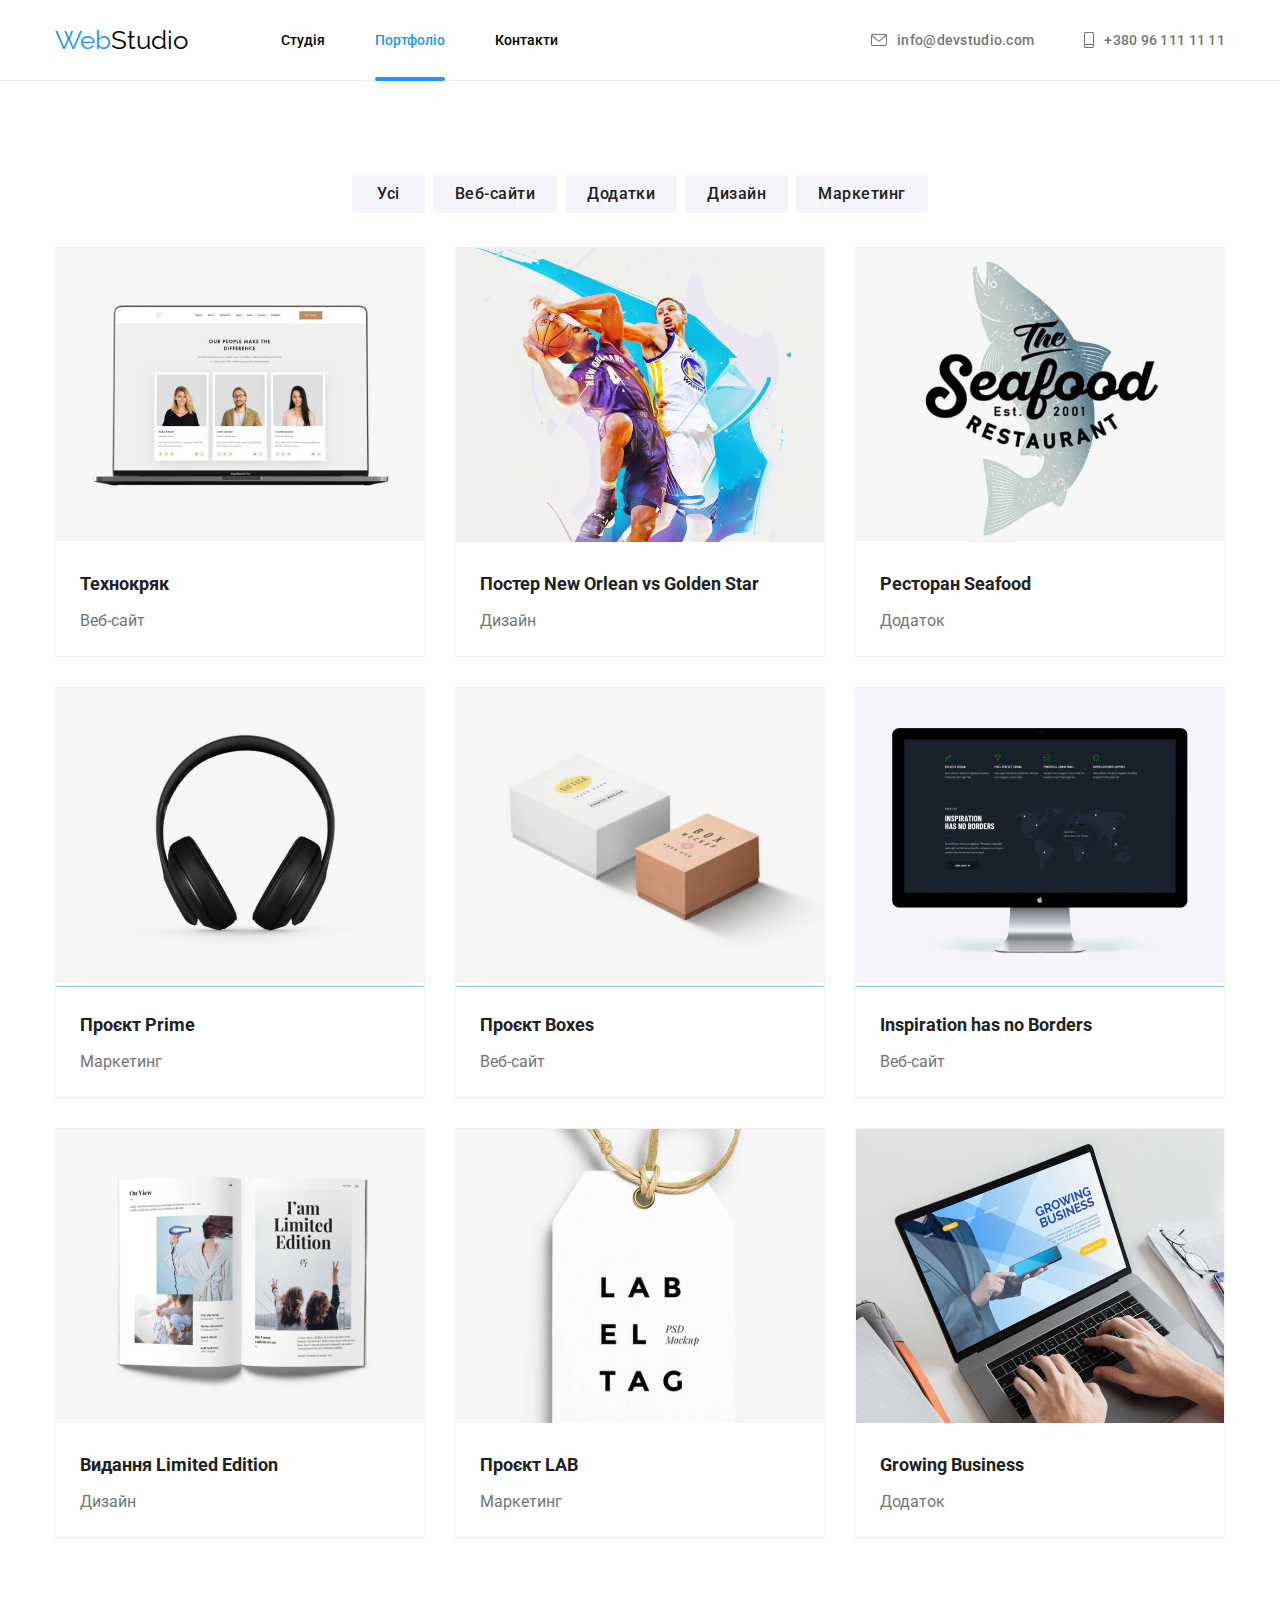
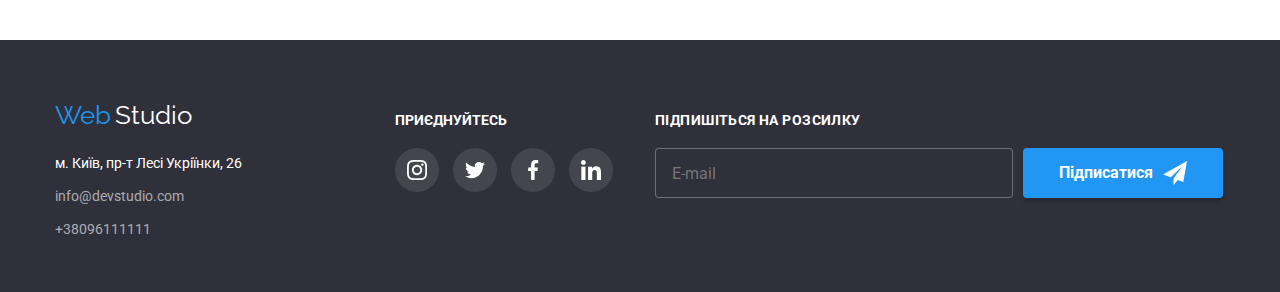
==== portfolio.html @ 39baa048 "copy" ====
<!DOCTYPE html>
<html lang="en">
  <head>
    <meta charset="UTF-8" />
    <meta http-equiv="X-UA-Compatible" content="IE=edge" />
    <meta name="viewport" content="width=device-width, initial-scale=1.0" />
    <link rel="preconnect" href="https://fonts.googleapis.com" />
    <link rel="preconnect" href="https://fonts.gstatic.com" crossorigin />
    <link
      href="https://fonts.googleapis.com/css2?family=Raleway:wght@700&family=Roboto:wght@400;500;700;900&display=swap"
      rel="stylesheet"
    />
    <link
      rel="stylesheet"
      href="https://cdnjs.cloudflare.com/ajax/libs/modern-normalize/1.1.0/modern-normalize.min.css"
    />
    <link rel="stylesheet" href="./Styles/styles.css" />
    <title>Portfolio</title>
  </head>
  <body>
    <!--Header-->
    <header class="header_portfolio">
      <div class="conteiner header_navi">
        <nav>
          <ul class="header_list list">
            <li class="item">
              <a
                class="header_logo"
                href="./index.html"
                rel="noopeper noreforrer nofollow"
                ><span class="web">Web</span
                ><span class="webstudio">Studio</span></a
              >
            </li>
            <li class="header_item">
              <a class="header_contac" href="./index.html">Студія</a>
            </li>
            <li class="header_item">
              <a
                class="header_contac current"
                href="./portfolio.html"
                rel="noopeper noreforrer nofollow"
                >Портфоліо</a
              >
            </li>
            <li class="header_item">
              <a class="header_contac" href="">Контакти</a>
            </li>
          </ul>
        </nav>
        <!--Top Line-->
        <ul class="out_list list">
          <li class="item">
            <a
              class="mail"
              href="mailto:info@devstudio.com"
              rel="noopeper noreforrer nofollow"
              ><svg class="envelope" width="16" height="12">
                <use href="./img/icons.svg#icon-envelope"></use>
              </svg>
              info@devstudio.com
            </a>
          </li>
          <li class="item">
            <a class="tel" href="tel:+380961111111">
              <svg class="smartphone" width="10" height="16">
                <use href="./img/icons.svg#icon-smartphone"></use>
              </svg>
              +380 96 111 11 11</a
            >
          </li>
        </ul>
      </div>
    </header>
    <!--Section Portfolio-->
    <section class="section section_portfolio">
      <div class="conteiner conteiner_portfolio">
        <ul class="list list_portfolio">
          <li class="link_portfolio">
            <button type="button" class="button_listen">
              <span class="button_active">Усі</span>
            </button>
          </li>
          <li class="link_portfolio">
            <button type="button" class="button_portfolio">
              <span class="button_prtfl">Веб-сайти</span>
            </button>
          </li>
          <li class="link_portfolio">
            <button type="button" class="button_portfolio">
              <span class="button_prtfl">Додатки</span>
            </button>
          </li>
          <li class="link_portfolio">
            <button type="button" class="button_portfolio">
              <span class="button_prtfl">Дизайн</span>
            </button>
          </li>
          <li class="link_portfolio">
            <button type="button" class="button_portfolio">
              <span class="button_prtfl">Маркетинг</span>
            </button>
          </li>
        </ul>
        <ul class="list img_portfolio">
          <li class="portfolio_list">
            <a class="portfolio_tekst" href=""
              ><div class="theback">
                <img src="./img/tegnocrack.jpg" alt="Technocrack" width="370" />
                <p class="portfolio_text">
                  Ресурс пропонує комплексні пропозиції з різним рівнем
                  функціоналу та сервісів. Все це дозволить відвідувачу отримати
                  вичерпні відомості про компанію чи приватну особу.
                </p>
              </div>

              <h3 class="about_name">Технокряк</h3>
              <p class="about_text">Веб-сайт</p>
            </a>
          </li>
          <li class="portfolio_list">
            <a class="portfolio_tekst" href="">
              <div class="theback">
                <img
                  src="./img/poster-new-orlean.jpg"
                  alt=" New Orlean_vs_Golden_Star_poster"
                  width="370"
                />
                <p class="portfolio_text">
                  Ресурс пропонує комплексні пропозиції з різним рівнем
                  функціоналу та сервісів. Все це дозволить відвідувачу отримати
                  вичерпні відомості про компанію чи приватну особу.
                </p>
              </div>

              <h3 class="about_name">Постер New Orlean vs Golden Star</h3>
              <p class="about_text">Дизайн</p>
            </a>
          </li>
          <li class="portfolio_list">
            <a class="portfolio_tekst" href="">
              <div class="theback">
                <img
                  src="./img/sea-food.jpg"
                  alt="Seafood_Restaurant"
                  width="370"
                />
                <p class="portfolio_text">
                  Ресурс пропонує комплексні пропозиції з різним рівнем
                  функціоналу та сервісів. Все це дозволить відвідувачу отримати
                  вичерпні відомості про компанію чи приватну особу.
                </p>
              </div>
              <h3 class="about_name">Ресторан Seafood</h3>
              <p class="about_text">Додаток</p>
            </a>
          </li>
          <li class="portfolio_list">
            <a class="portfolio_tekst" href="">
              <div class="theback">
                <img
                  src="./img/project-prime.jpg"
                  alt="Projeckt_Prime"
                  width="370"
                />
                <p class="portfolio_text">
                  Ресурс пропонує комплексні пропозиції з різним рівнем
                  функціоналу та сервісів. Все це дозволить відвідувачу отримати
                  вичерпні відомості про компанію чи приватну особу.
                </p>
              </div>
              <h3 class="about_name">Проєкт Prime</h3>
              <p class="about_text">Маркетинг</p>
            </a>
          </li>
          <li class="portfolio_list">
            <a class="portfolio_tekst" href="">
              <div class="theback">
                <img
                  src="./img/project-boxes.jpg"
                  alt="Projeckt_Boxes"
                  width="370"
                />
                <p class="portfolio_text">
                  Ресурс пропонує комплексні пропозиції з різним рівнем
                  функціоналу та сервісів. Все це дозволить відвідувачу отримати
                  вичерпні відомості про компанію чи приватну особу.
                </p>
              </div>
              <h3 class="about_name">Проєкт Boxes</h3>
              <p class="about_text">Веб-сайт</p>
            </a>
          </li>
          <li class="portfolio_list">
            <a class="portfolio_tekst" href="">
              <div class="theback">
                <img
                  src="./img/web-sait.jpg"
                  alt="Inspiration_has_no_Borders"
                  width="370"
                />
                <p class="portfolio_text">
                  Ресурс пропонує комплексні пропозиції з різним рівнем
                  функціоналу та сервісів. Все це дозволить відвідувачу отримати
                  вичерпні відомості про компанію чи приватну особу.
                </p>
              </div>
              <h3 class="about_name">Inspiration has no Borders</h3>
              <p class="about_text">Веб-сайт</p>
            </a>
          </li>
          <li class="portfolio_list">
            <a class="portfolio_tekst" href="">
              <div class="theback">
                <img
                  src="./img/limited-edition.jpg"
                  alt="Vidanna_Limited_Edition"
                  width="370"
                />
                <p class="portfolio_text">
                  Ресурс пропонує комплексні пропозиції з різним рівнем
                  функціоналу та сервісів. Все це дозволить відвідувачу отримати
                  вичерпні відомості про компанію чи приватну особу.
                </p>
              </div>
              <h3 class="about_name">Видання Limited Edition</h3>
              <p class="about_text">Дизайн</p>
            </a>
          </li>
          <li class="portfolio_list">
            <a class="portfolio_tekst" href="">
              <div class="theback">
                <img
                  src="./img/projeckt-lab.jpg"
                  alt="Projeckt_LAB"
                  width="370"
                />
                <p class="portfolio_text">
                  Ресурс пропонує комплексні пропозиції з різним рівнем
                  функціоналу та сервісів. Все це дозволить відвідувачу отримати
                  вичерпні відомості про компанію чи приватну особу.
                </p>
              </div>
              <h3 class="about_name">Проєкт LAB</h3>
              <p class="about_text">Маркетинг</p>
            </a>
          </li>
          <li class="portfolio_list">
            <a class="portfolio_tekst" href="">
              <div class="theback">
                <img
                  src="./img/groeinh-business.jpg"
                  alt="Growing_Business"
                  width="370"
                />
                <p class="portfolio_text">
                  Ресурс пропонує комплексні пропозиції з різним рівнем
                  функціоналу та сервісів. Все це дозволить відвідувачу отримати
                  вичерпні відомості про компанію чи приватну особу.
                </p>
              </div>
              <h3 class="about_name">Growing Business</h3>
              <p class="about_text">Додаток</p>
            </a>
          </li>
        </ul>
      </div>
    </section>
    <!-- Footer -->
    <footer class="footer">
      <div class="conteiner conteiner_footer">
        <div class="footer_nav">
          <a
            class="footer_web"
            href="./index.html"
            rel="noopeper noreforrer nofollow"
          >
            <span class="web">Web</span>
            <span class="web_studio">Studio</span></a
          >
          <address class="ftr_adress">
            <ul class="footer_list list">
              <li class="footer_href">
                <a
                  class="navigation"
                  href="https://goo.gl/maps/btzMH1qsc4WPmSUG9"
                  rel="noopeper noreforrer nofollow"
                >
                  м. Київ, пр-т Лесі Укріїнки, 26
                </a>
              </li>
              <li class="footer_href">
                <a
                  class="footer_mail"
                  href="mailto:info@devstudio.com"
                  rel="noopeper noreforrer nofollow"
                  >info@devstudio.com</a
                >
              </li>
              <li class="footer_href">
                <a class="footer_tel" href="tel:+380961111111">+38096111111</a>
              </li>
            </ul>
          </address>
        </div>
        <div class="footer_icons">
          <ul class="social-icons">
            <h3 class="social_ftr">приєднуйтесь</h3>
            <li class="social-item">
              <a href="" class="social-link">
                <svg class="icon" width="20" height="20">
                  <use href="./img/icons.svg#icon-instagram-2"></use>
                  >
                </svg>
              </a>
            </li>
            <li class="social-item">
              <a href="" class="social-link">
                <svg class="icon" width="20" height="20">
                  <use href="./img/icons.svg#icon-twitter-1"></use>
                  >
                </svg>
              </a>
            </li>
            <li class="social-item">
              <a href="" class="social-link">
                <svg class="icon" width="20" height="20">
                  <use href="./img/icons.svg#icon-facebook-1"></use>
                  >
                </svg>
              </a>
            </li>
            <li class="social-item">
              <a href="" class="social-link">
                <svg class="icon" width="20" height="20">
                  <use href="./img/icons.svg#icon-linkedin-1"></use>
                  >
                </svg>
              </a>
            </li>
          </ul>
        </div>
        <div>
          <form class="footer_form">
            <h2 class="footer_text">Підпишіться на розсилку</h2>
            <div class="footer_scribe">
              <label for="user_email" class="footer_email"></label>
              <input
                type="email"
                name="email"
                id="user_email"
                placeholder="E-mail"
              />
              <button class="button_tlgm">
                Підписатися
                <samp>
                  <svg class="footer_svg" width="24" height="24">
                    <use href="./img/icons.svg#icon-icon-send"></use>
                  </svg>
                </samp>
              </button>
            </div>
          </form>
        </div>
      </div>
    </footer>
  </body>
</html>
---- Styles/styles.css ----
html {
  box-sizing: border-box;
}

*,
*::before,
*::after {
  box-sizing: inherit;
}

h1,
h2,
h3,
p,
ol[class] {
  margin: 0;
  text-decoration: none;
}

.list,
li {
  list-style: none;
}

.list {
  padding: 0px;
  margin: 0px;
}

body {
  font-family: "Roboto", sans-serif;
  padding: 0;
  margin: 0;
  color: #212121;
}

.main_educetion {
}

.section {
  /* border: 1px solid aqua; */
}

.conteiner {
  width: 1200px;
  margin: 0 auto;
  padding-left: 15px;
  padding-right: 15px;
  /* border: 1px solid red; */
}

a {
  text-decoration: none;
  color: #000000;
}

.footer {
  /* cursor: none; */
}

/* Header */

header {
  border-bottom: 1px solid #ececec;
  fill: currentColor;
}

.header_navi {
  display: flex;
  align-items: center;
  height: 80px;
}

.item {
  display: flex;
  text-align: center;
}

.header_logo {
  margin-right: 93px;
  padding-top: 25px;
  padding-bottom: 24px;
  display: flex;
}

.header_list {
  vertical-align: middle;
  display: flex;
  text-align: center;
  justify-content: center;
}

.studio .portfolio {
  padding-top: 32px;
  padding-bottom: 32px;
  position: relative;
}

.current {
  color: #2196f3;
}

.current::after {
  position: absolute;
  content: "";
  display: block;
  width: 100%;
  height: 4px;
  background: #2196f3;
  border-radius: 2px;
  left: 0;
  bottom: -1px;
}

.header_logo {
  overflow: hidden;
}

.studio,
.portfolio,
.header_item {
  position: relative;
}

.curren {
  padding-top: 32px;
  padding-bottom: 32px;
  position: relative;
  color: #2196f3;
}

.header_item {
  display: flex;
}

.header_list .header_item + .header_item {
  margin-left: 50px;
}

/* <!--Top Line--> */

.out_list {
  display: flex;
  vertical-align: middle;
  margin-left: auto;
  text-align: center;
}

.out_list .item {
  padding-top: 32px;
  padding-bottom: 32px;
}

.out_list .item + .item {
  margin-left: 50px;
}

.web {
  font-family: "Raleway";
  font-size: 26px;
  line-height: calc(31 / 26);
  color: #2196f3;
}

.webstudio {
  font-family: "Raleway";
  font-size: 26px;
  line-height: calc(31 / 26);
  color: #000000;
}

.web_studio {
  font-family: "Raleway";
  font-size: 26px;
  line-height: calc(31 / 26);
  color: #ffffff;
}

.header_contac {
  padding-top: 32px;
  padding-bottom: 32px;
  font-weight: 500;
  font-size: 14px;
  line-height: calc(16 / 14);
}

.item_svg:hover,
.mail:hover,
.tel:hover,
.header_contac:hover {
  color: #2196f3;
}

/* Top line */

.mail {
  display: flex;
  align-items: center;
  justify-content: center;
  font-weight: 500;
  font-size: 14px;
  line-height: calc(16 / 14);
  letter-spacing: 0.02em;
  color: #757575;
}

.envelope {
  /* display: flex; */
  margin-right: 10px;
  align-items: center;
  fill: #757575;
}

.tel {
  display: flex;
  height: 16px;
  font-weight: 500;
  font-size: 14px;
  line-height: calc(16 / 14);
  letter-spacing: 0.02em;
  color: #757575;
}

.smartphone {
  /* display: inline; */
  margin-right: 10px;
  align-items: center;
  fill: #757575;
}

.out_list .envelope:focus,
.out_list .envelope:hover,
.out_list .smartphone:focus,
.out_list .smartphone:hover {
  fill: #2196f3;
}

.out_list .mail:focus,
.out_list .mail:hover,
.out_list .tel:focus,
.out_list .tel:hover {
  fill: #2196f3;
}

/* Hero */

.hero:nth-child(1) {
  background-image: url(../img/bgc-img-hero.jpg);
}

.hero {
  max-width: 1600px;
  height: 600px;
  margin-left: auto;
  margin-right: auto;
  background-image: linear-gradient(
      to right,
      rgba(47, 48, 58, 0.4),
      rgba(47, 48, 58, 0.4)
    ),
    url(../images/backgrond-hero.jpg);
  background-color: rgba(47, 48, 58, 0.4);
  text-align: center;
  margin-bottom: 94px;
}

.main_class {
  text-align: center;
}

.hero_title {
  margin: auto;
  text-transform: uppercase;
  width: 600px;
  padding-top: 200px;
  padding-bottom: 20px;
  text-align: center;
  font-size: 44px;
  line-height: calc(60 / 44);
  color: #ffffff;
}

.hero_btm {
  border-radius: 4px;
  padding: 10px 32px;
  border: #2196f3;
  min-width: 216px;
  margin-bottom: 200px;
  background-color: #2196f3;
  text-align: center;
  cursor: pointer;
  text-decoration: none;
  font-weight: 700;
  font-size: 16px;
  line-height: calc(30 / 16);
}

.button_text {
  width: 152px;
  height: 30px;
  font-size: 16px;
  line-height: calc(30 / 16);
  color: #fff;
  display: inline-block;
}

/* Description */

.section_description {
  margin-bottom: 94px;
}

.description {
  display: flex;
}

.description_title:not(:last-child) {
  margin-right: 30px;
}

.description_title {
  display: inline-block;
}

.description-list {
  margin-bottom: 10px;
  width: 270px;
  font-weight: 700;
  font-size: 14px;
  line-height: calc(16 / 14);
  color: #212121;
  display: inline;
}

.description {
  justify-content: flex-end;
}

.coment {
  width: 270px;
  font-weight: 400;
  font-size: 14px;
  line-height: 24px;
  color: #757575;
}

.description_img {
  display: flex;
  padding-bottom: 30px;
}

.disc_img {
  padding: 25px 100px;
  /* outline: 1px solid #e80b85; */
  background-color: #f5f4fa;
}

/* About */

.conteiner_our {
  position: relative;
}

.about-work {
  margin-bottom: 50px;
  text-align: center;
  font-size: 36px;
  line-height: calc(42 / 36);
  color: #212121;
}

.about_work {
  display: flex;
  /* position: absolute; */
}

.about_img:not(:last-child) {
  margin-right: 30px;
}

.about_img {
  padding-bottom: 94px;
}

.thumb {
  position: relative;
  overflow: hidden;
  width: 370px;
}

.thumb > .label {
  display: flex;
  justify-content: center;
  align-items: center;
  position: absolute;
  bottom: 0;
  right: 0;
  width: 100%;
  height: 70px;
  font-weight: 700;
  font-size: 14px;
  line-height: calc(16 / 14);
  text-align: center;
  color: #ffffff;
  background: rgba(47, 48, 58, 0.8);
}

/* Our team */

.section_team {
  /* margin-bottom: 94px; */
  background-color: #f5f4fa;
}

.team_tekst {
  padding-top: 94px;
  padding-bottom: 50px;
  font-weight: 700;
  font-size: 36px;
  line-height: calc(42 / 36);
  text-align: center;
}

.user_team {
  display: flex;
  /* background-color: #2196f3; */
  text-align: center;
  padding-bottom: 94px;
}

.team_img {
  /* padding-bottom: 30px; */
  width: 270px;
  background-color: #ffffff;
}

.team_img {
  border-radius: 0px 0px 4px 4px;
  box-shadow: 1px 1px 3px rgba(0, 0, 0, 0.12), 1px 2px 1px rgba(0, 0, 0, 0.2);
}

.team_img:not(:last-child) {
  margin-right: 30px;
}

.our_img {
  margin-bottom: 30px;
  display: block;
  background-color: #fff;
}

.name {
  margin-bottom: 10px;
  font-weight: 500;
  font-size: 16px;
  line-height: calc(19 / 16);
  color: #212121;
}

.team_work {
  margin-bottom: 30px;
  font-weight: 400;
  font-size: 16px;
  line-height: calc(19 / 16);
  color: #757575;
}

.social-icon {
  display: flex;
  align-items: center;
  padding-left: 32px;
  padding-right: 32px;
  /* padding-top: 16px; */
  padding-bottom: 30px;
  background-color: #fff;
}

.social-item {
  width: 44px;
  height: 44px;
  border-radius: 50%;
  justify-content: start;
  /* background-color: #f80808; */
}

.social-item:not(:last-child) {
  margin-right: 10px;
}

.social-link {
  width: 100%;
  height: 100%;
  display: flex;
  align-items: center;
  justify-content: center;
  border-radius: 50%;
  background-color: #ffffff;
  color: #afb1b8;
  /* outline: 1px solid #d6094a; */
  /* background-color: tomato; */
}

.social-icon .icon {
  fill: currentColor;
}

/* .icon:focus,
.icon:hover, */
.user_team .social-link:hover,
.user_team .social-link:focus {
  background-color: #2196f3;
  color: #fff;
}

/* Regular customers */

.client {
  padding-top: 87px;
  background-color: #ffffff;
  display: flex;
}

.customers {
  padding-bottom: 50px;
  text-align: center;
}

.cust_link .dfg {
  margin-bottom: 94px;
  width: 166px;
  height: 92px;
  border: 1px solid #afb1b8;
  border-radius: 4px;
  /* background-color: tomato; */
}

.cust_link .meta {
  width: 100%;
  height: 100%;
  /* background-color: red; */
  display: flex;
}

.cust_link .icon {
  width: 100%;
  height: 100%;
  padding: 16px 32px;
  display: flex;
  align-items: center;
  justify-content: center;
  background-color: #ffff;
  fill: #afb1b8;
}

.cust_link .dfg:hover,
.cust_link .dfg:focus,
.cust_link .icon:hover,
.cust_link .icon:focus {
  fill: #2196f3;
  border-color: #2196f3;
}

/* .cust_link .meta:hover, */
.cust_link .icon {
  border-color: #2196f3;
}

.dfg:not(:last-child) {
  margin-right: 30px;
}

.dfg {
  display: inline-flex;
  border-radius: 4px;
}

.icon {
  fill: currentColor;
  /* background-color: tomato; */
}

/* Section Portfolio */

.section_portfolio {
  position: relative;
  padding-top: 94px;
  padding-bottom: 94px;
  background-color: #ffff;
}

.conteiner_portfolio {
  position: relative;
  justify-content: end;
  /* padding-top: 94px; */
  border: 0px;
  /* background-color: #2196f3; */
}

.list_portfolio {
  display: flex;
  /* margin-left: 312px; */
  margin-bottom: 34px;
  justify-content: center;
  text-align: center;
}

.link_portfolio {
  display: flex;
}

.link_portfolio:not(:last-child) {
  margin-right: 8px;
}

.img_portfolio {
  display: flex;
  flex-wrap: wrap;
  /* background-color: tomato; */
}

.portfolio_tekst {
  width: 370px;
}

.portfolio_list {
  width: 370px;
  border: 1px solid #eeeeee;
  margin-right: 30px;
  margin-bottom: 30px;
  background-color: #ffffff;
}

.portfolio_list:nth-child(3n) {
  margin-right: 0;
}

.portfolio_list:nth-child(n + 7) {
  margin-bottom: 8px;
}

.theback {
  position: relative;
  overflow: hidden;
}

.portfolio_text {
  padding: 63px 40px;
  display: flex;
  text-align: left;
  position: absolute;
  bottom: 0;
  left: 0;
  width: 100%;
  height: 100%;
  background-color: rgba(33, 150, 243, 0.9);

  font-weight: 00;
  font-size: 18px;
  line-height: calc(28 / 18);

  /* opacity: 0; */
  /* transform: scale(1, -1); */
  transform: translateY(100%);
  transition: transform 250ms cubic-bezier(0.4, 0, 0.2, 1);
}

.theback:hover .portfolio_text {
  transform: translatex(0);
  /* opacity: 1; */
  color: #fff;
}

.portfolio_text:hover {
  /* transition: transform (0.25); */
  /* transform: scale(1, 1); */
}

.button_listen {
  padding: 6px 25px;
  background-color: #f5f4fa;
  border: #f5f4fa;
  border-radius: 4px;
  cursor: pointer;
  font-weight: 500;
  font-size: 16px;
  line-height: calc(26 / 16);
  letter-spacing: 0.03em;
  text-align: center;
  color: #212121;
}

.button_portfolio {
  border-radius: 4px;
  padding: 6px 22px;
  background-color: #f5f4fa;
  border: #f5f4fa;
  cursor: pointer;
  font-weight: 500;
  font-size: 16px;
  line-height: calc(26 / 16);
  letter-spacing: 0.03em;
  text-align: center;
  color: #212121;
  border: #212121;
}

.button_portfolio:hover,
.button_listen:hover {
  box-shadow: 0px 3px 1px rgba(0, 0, 0, 0.1), 0px 1px 2px rgba(0, 0, 0, 0.08),
    0px 2px 2px rgba(0, 0, 0, 0.12);
  border-radius: 4px;
  background-color: #2196f3;
  color: #ffffff;
}

.about_name {
  width: 322px;
  margin: 20px 24px 4px 24px;
  font-weight: 700;
  font-size: 18px;
  line-height: calc(36 / 18);
  color: #212121;
  text-decoration: none;
  /* background-color: royalblue; */
}

.about_text {
  width: 322px;
  margin: 0 24px 20px 24px;
  font-weight: 400;
  font-size: 16px;
  line-height: calc(30 / 16);
  color: #757575;
  /* background-color: red; */
}

/* Footer */

.conteiner_footer {
  display: inline-block;
  display: flex;
}

.footer {
  margin: 0px;
  padding: auto;
  background: #2f303a;
}

.footer_nav {
  margin-right: 70px;
  width: 270px;
  padding-top: 60px;
  padding: auto;
}

.footer_web {
  justify-content: flex-start;
}

.footer_list {
  margin-right: 70px;
  padding-top: 20px;
  justify-content: flex-start;
  font-style: normal;
}

.footer_href {
  margin: 0px;
  width: 270px;
}

.ftr_adress {
  width: 270px;
}

.footer_href:not(:last-child) {
  padding-bottom: 9px;
}

.navigation {
  font-weight: 400;
  font-size: 14px;
  line-height: calc(24 / 14);
  color: #ffffff;
}

.footer_mail {
  font-weight: 400;
  font-size: 14px;
  line-height: calc(24 / 14);
  color: rgba(255, 255, 255, 0.6);
}

.footer_tel {
  font-weight: 400;
  font-size: 14px;
  line-height: calc(24 / 14);
  color: rgba(255, 255, 255, 0.6);
  cursor: auto;
}

.footer_icons {
  /* margin: 0px; */
  display: flex;
  width: 270px;
  padding-bottom: 100px;
  justify-content: flex-start;
}

.social-icons {
  padding: 0;
  margin: 0;
  display: block;
}

.social_ftr {
  padding-bottom: 20px;
  padding-top: 72px;
  text-transform: uppercase;
  /* text-align: center; */
  font-weight: 700;
  font-size: 14px;
  line-height: calc(16 / 14);
  /* color: #ffff; */
  color: #fff;
}

.social-icons > .social-item {
  width: 44px;
  height: 44px;
  border-radius: 50%;
  display: inline-block;
  justify-content: flex-start;
  /* background: rgba(255, 255, 255, 0.18); */
}
.social-icons .social-link {
  width: 100%;
  height: 100%;
  display: flex;
  align-items: center;
  justify-content: center;
  border-radius: 50%;
  background-color: rgba(255, 255, 255, 0.105);
  color: #ffffff;
}

.social-icons .icon {
  fill: currentColor;
}

.social-icons .social-link:hover,
.social-icons .social-link:focus {
  background-color: #2196f3;
  color: #ffffff;
}

.footer_form {
  margin: 0px;
  align-items: center;
  width: 570px;
}

.footer_text {
  padding-top: 72px;
  margin-bottom: 20px;
  font-family: "Roboto";
  font-style: normal;
  font-weight: 700;
  font-size: 14px;
  line-height: calc(16 / 14);
  letter-spacing: 0.03em;
  text-transform: uppercase;

  color: #ffffff;
}

.footer_email {
  font-family: "Roboto";
  font-style: normal;
  font-weight: 400;
  font-size: 16px;
  line-height: 20px;

  display: flex;
  align-items: center;
  letter-spacing: 0.03em;

  color: rgba(255, 255, 255, 0.6);
}

.footer_scribe input {
  padding: 15px 295px 15px 16px;
  margin-right: 10px;
  width: 358px;
  height: 50px;
  border: 1px solid rgba(255, 255, 255, 0.3);
  border-radius: 4px;
  background: #2f303a;
}

.button_tlgm {
  width: 200px;
  height: 50px;
  font-family: "Roboto";
  font-style: normal;
  font-weight: 700;
  font-size: 16px;
  line-height: calc(16 / 30);
  display: flex;
  text-align: center;
  align-items: center;
  justify-content: center;
  background: #2196f3;
  box-shadow: 0px 4px 4px rgba(0, 0, 0, 0.15);
  border-radius: 4px;
  border: #2196f3;
  cursor: pointer;

  color: #ffffff;
}

.footer_svg {
  margin-left: 10px;
}

.footer_scribe {
  display: flex;
}

/* Modal */

.backdrop {
  position: fixed;
  left: 0;
  top: 0;
  width: 100%;
  height: 100%;
  background-color: rgba(0, 0, 0, 0.5);

  opacity: 1;
  transition: opacity 250ms cubic-bezier(0.4, 0, 0.2, 1);
}

.backdrop.is-hidden {
  opacity: 0;
  pointer-events: none;
}

.backdrop.is-hidden .modal {
  transform: translate(-50%, -50%) scale(0.9);
}

.modal {
  position: absolute;
  top: 50%;
  left: 50%;
  border-radius: 4px;
  min-height: 581px;
  min-width: 528px;
  background-color: #fff;
  width: 528px;
  height: 581px;
  padding: 40px;
  justify-content: center;
  align-items: center;
  transform: translate(-50%, -50%) scale(1);
  transition: transform 250ms cubic-bezier(0.4, 0, 0.2, 1);
}

.modal_img {
  position: absolute;
  top: 11px;
  right: 11px;
  width: 30px;
  height: 30px;
  display: flex;
  align-items: center;
  justify-content: center;
  border-radius: 50%;
  border: 1px solid rgba(0, 0, 0, 0.1);
}

.modal_img:hover {
  color: #2196f3;
}

.modal_close {
  position: absolute;

  display: flex;
  align-items: center;
  justify-content: center;

  fill: currentColor;
  background-color: #fff;
  cursor: pointer;
  /* outline: 1px solid tomato; */
}

textarea {
  resize: none;
}

.form {
  padding: 0;
  margin: 0;
}

.headline {
  padding-bottom: 12px;
}

.form_headline {
  min-width: 448px;
  height: 23px;
  padding-left: 15px;
  padding-right: 15px;
  display: flex;
  text-align: center;
  align-items: center;
  justify-content: center;

  font-family: "Roboto";
  font-style: normal;
  font-weight: 700;
  font-size: 20px;
  line-height: calc(23 / 20);
  text-align: center;
  letter-spacing: 0.03em;

  color: #212121;
}

.form_field {
  position: relative;
  margin-bottom: 10px;
  display: flex;
  flex-direction: column;
  margin-bottom: 10px;
}

.form_field input:focus + .laibel .laibel_svg {
  fill: #2196f3;
}

.laibel_svg {
  fill: #000000;
  position: absolute;
  top: 50%;
  left: 15px;
  display: flex;
}

.form_input:hover + .laibel_svg,
.form_input:focus + .laibel_svg {
  fill: #2196f3;
}

.form_field label {
  margin-bottom: 4px;
}

.form_name {
  font-family: "Roboto";
  font-style: normal;
  font-weight: 400;
  font-size: 12px;
  line-height: calc(12 / 14);
  color: #757575;
}

.form_input {
  width: 100%;
  height: 40px;
  border: 1px solid rgba(33, 33, 33, 0.2);
  box-sizing: border-box;
  border-radius: 4px;
  padding-left: 40px;
  outline: none;
  cursor: pointer;
  color: black;
}

.form_input:hover,
.form_input:focus {
  border-color: #2196f3;
}

.form_input {
  cursor: pointer;
}

.form_field:focus ~ .laibel_svg {
  fill: #fff;
  border-color: #2196f3;
  background-color: #2196f3;
}

.form_field:focus ~ .form_name {
  border-color: #2196f3;
}

.form_coment {
  padding: 12px 16px;
  font-family: "Roboto";
  font-style: normal;
  font-weight: 400;
  font-size: 12px;
  border: 1px solid rgba(33, 33, 33, 0.2);
  border-radius: 4px;
  cursor: pointer;
}

.form_field input::placeholder {
  margin-right: 12px;
  max-width: 416px;
  max-height: 96px;
  font-family: "Roboto";
  font-style: normal;
  font-weight: 400;
  font-size: 12px;
  border: 1px solid rgba(33, 33, 33, 0.2);
  display: flex;
  align-items: center;
  text-align: center;
  color: rgba(117, 117, 117, 0.5);
}

.form_contract {
  /* position: relative; */
  padding-left: 12px;
  padding-top: 20px;
  /* display: flex; */
  text-align: center;
  align-items: center;
  border: 4px;
  border-color: #212121;
}

.form_checkbox {
  cursor: pointer;
}

.form_text {
  /* position: absolute; */
  content: "";
  /* display: flex;
  text-align: center;
  align-items: center; */
  width: 100%;
  height: 4px;
  border-radius: 2px;
  left: 0;
  bottom: -1px;
  text-decoration: underline #2196f3;
  color: #2196f3;
}

.form_contract input {
  border: 4px solid #212121;
  background-color: #212121;
}

.form_contract label {
  margin-left: 9px;
}

.form_contracts {
  font-family: "Roboto";
  font-style: normal;
  font-weight: 400;
  font-size: 14px;
  line-height: calc(14 / 24);
  letter-spacing: 0.03em;
  color: #757575;
}

.current::after {
  position: absolute;
  content: "";
  display: block;
  width: 100%;
  height: 4px;
  background: #2196f3;
  border-radius: 2px;
  left: 0;
  bottom: -1px;
}

.button_submit {
  margin: 30px 144px 36px 126px;
  width: 200px;
  height: 50px;
  font-family: "Roboto";
  font-style: normal;
  font-weight: 700;
  font-size: 16px;
  line-height: calc(16 / 30);

  background: #2196f3;
  box-shadow: 0px 4px 4px rgba(0, 0, 0, 0.15);
  border-radius: 4px;
  border: #2196f3;
  cursor: pointer;

  color: #ffffff;
}
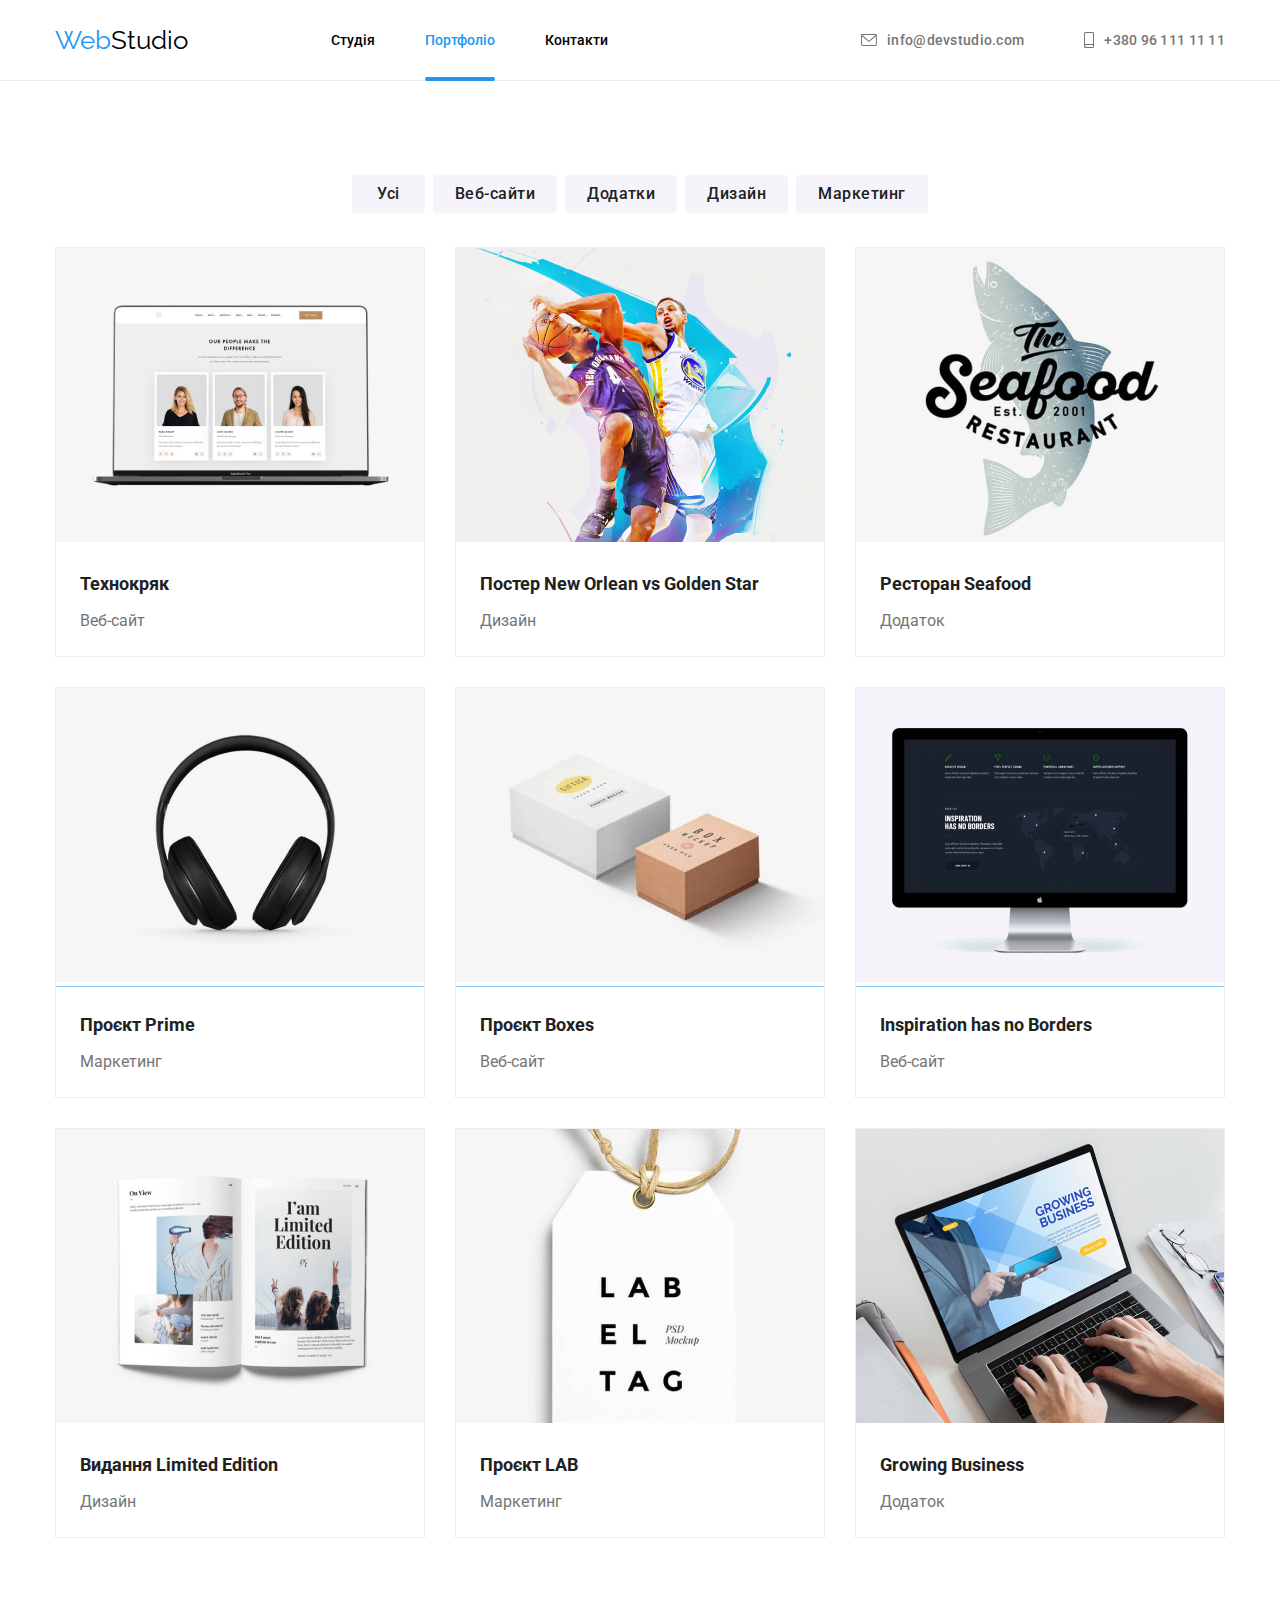
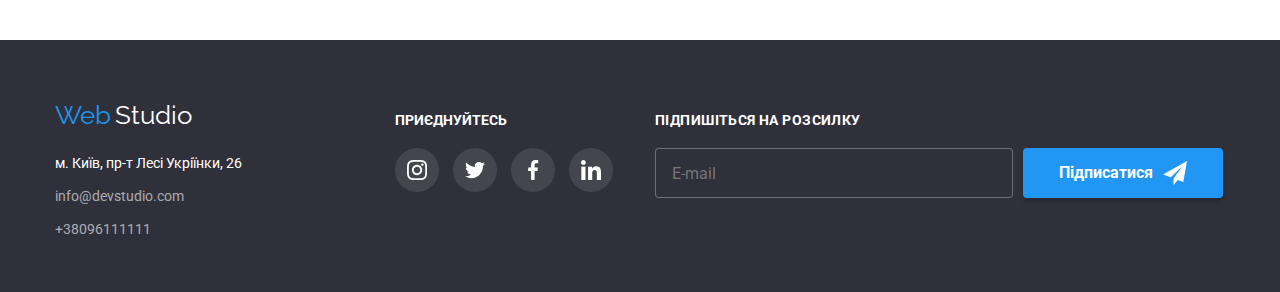
==== commit 14b321f9: "Переделал header под BEM" ====
--- a/portfolio.html
+++ b/portfolio.html
@@ -22,48 +22,48 @@
     <header class="header_portfolio">
       <div class="conteiner header_navi">
         <nav>
-          <ul class="header_list list">
-            <li class="item">
+          <ul class="header__list list">
+            <li class="header__list-item">
               <a
-                class="header_logo"
+                class="header_logo header__list-logo"
                 href="./index.html"
                 rel="noopeper noreforrer nofollow"
                 ><span class="web">Web</span
                 ><span class="webstudio">Studio</span></a
               >
             </li>
-            <li class="header_item">
-              <a class="header_contac" href="./index.html">Студія</a>
-            </li>
-            <li class="header_item">
+            <li class="header__list-item">
+              <a class="header__list-link" href="./index.html">Студія</a>
+            </li>
+            <li class="header__list-item">
               <a
-                class="header_contac current"
+                class="header__list-link current"
                 href="./portfolio.html"
                 rel="noopeper noreforrer nofollow"
                 >Портфоліо</a
               >
             </li>
-            <li class="header_item">
-              <a class="header_contac" href="">Контакти</a>
+            <li class="header__list-item">
+              <a class="header__list-link" href="">Контакти</a>
             </li>
           </ul>
         </nav>
         <!--Top Line-->
-        <ul class="out_list list">
-          <li class="item">
+        <ul class="header__link list">
+          <li class="header__link-item">
             <a
-              class="mail"
+              class="mail header__link-mail"
               href="mailto:info@devstudio.com"
               rel="noopeper noreforrer nofollow"
-              ><svg class="envelope" width="16" height="12">
+              ><svg class="header__link-mail" width="16" height="12">
                 <use href="./img/icons.svg#icon-envelope"></use>
               </svg>
               info@devstudio.com
             </a>
           </li>
-          <li class="item">
-            <a class="tel" href="tel:+380961111111">
-              <svg class="smartphone" width="10" height="16">
+          <li class="header__link-item">
+            <a class="header__link-tel" href="tel:+380961111111">
+              <svg class="header__link-phone" width="10" height="16">
                 <use href="./img/icons.svg#icon-smartphone"></use>
               </svg>
               +380 96 111 11 11</a
--- a/Styles/styles.css
+++ b/Styles/styles.css
@@ -34,19 +34,11 @@
   color: #212121;
 }
 
-.main_educetion {
-}
-
-.section {
-  /* border: 1px solid aqua; */
-}
-
 .conteiner {
   width: 1200px;
   margin: 0 auto;
   padding-left: 15px;
   padding-right: 15px;
-  /* border: 1px solid red; */
 }
 
 a {
@@ -54,10 +46,6 @@
   color: #000000;
 }
 
-.footer {
-  /* cursor: none; */
-}
-
 /* Header */
 
 header {
@@ -71,19 +59,24 @@
   height: 80px;
 }
 
-.item {
-  display: flex;
-  text-align: center;
-}
-
-.header_logo {
+.header__list-item {
+  display: flex;
+  text-align: center;
+} 
+
+.header__link-item {
+  display: flex;
+  text-align: center;
+}
+
+.header__list-logo {
   margin-right: 93px;
   padding-top: 25px;
   padding-bottom: 24px;
   display: flex;
 }
 
-.header_list {
+.header__list {
   vertical-align: middle;
   display: flex;
   text-align: center;
@@ -118,7 +111,7 @@
 
 .studio,
 .portfolio,
-.header_item {
+.header__list-item {
   position: relative;
 }
 
@@ -129,29 +122,29 @@
   color: #2196f3;
 }
 
-.header_item {
-  display: flex;
-}
-
-.header_list .header_item + .header_item {
+.header__list-item {
+  display: flex;
+}
+
+.header__list .header__list-item + .header__list-item {
   margin-left: 50px;
 }
 
 /* <!--Top Line--> */
 
-.out_list {
+.header__link {
   display: flex;
   vertical-align: middle;
   margin-left: auto;
   text-align: center;
 }
 
-.out_list .item {
+.header__link .header__link-item {
   padding-top: 32px;
   padding-bottom: 32px;
 }
 
-.out_list .item + .item {
+.header__link .header__link-item + .header__link-item {
   margin-left: 50px;
 }
 
@@ -176,7 +169,7 @@
   color: #ffffff;
 }
 
-.header_contac {
+.header__list-link {
   padding-top: 32px;
   padding-bottom: 32px;
   font-weight: 500;
@@ -185,15 +178,15 @@
 }
 
 .item_svg:hover,
-.mail:hover,
-.tel:hover,
-.header_contac:hover {
+.header__link-mail:hover,
+.header__link-tel:hover,
+.header__list-link:hover {
   color: #2196f3;
 }
 
 /* Top line */
 
-.mail {
+.header__link-mail {
   display: flex;
   align-items: center;
   justify-content: center;
@@ -204,14 +197,13 @@
   color: #757575;
 }
 
-.envelope {
-  /* display: flex; */
+.header__link-mail {
   margin-right: 10px;
   align-items: center;
   fill: #757575;
 }
 
-.tel {
+.header__link-tel {
   display: flex;
   height: 16px;
   font-weight: 500;
@@ -221,24 +213,23 @@
   color: #757575;
 }
 
-.smartphone {
-  /* display: inline; */
+.header__link-phone {
   margin-right: 10px;
   align-items: center;
   fill: #757575;
 }
 
-.out_list .envelope:focus,
-.out_list .envelope:hover,
-.out_list .smartphone:focus,
-.out_list .smartphone:hover {
+.header__link .header__link-mail:focus,
+.header__link .header__link-mail:hover,
+.header__link .header__link-phone:focus,
+.header__link .header__link-phone:hover {
   fill: #2196f3;
 }
 
-.out_list .mail:focus,
-.out_list .mail:hover,
-.out_list .tel:focus,
-.out_list .tel:hover {
+.header__link .header__link-mail:focus,
+.header__link .header__link-mail:hover,
+.header__link .header__link-tel:focus,
+.header__link .header__link-tel:hover {
   fill: #2196f3;
 }
 
@@ -306,23 +297,23 @@
 
 /* Description */
 
-.section_description {
+.section-description {
   margin-bottom: 94px;
 }
 
-.description {
-  display: flex;
-}
-
-.description_title:not(:last-child) {
+.section-description__subject {
+  display: flex;
+}
+
+.section-description__title:not(:last-child) {
   margin-right: 30px;
 }
 
-.description_title {
+.section-description__title {
   display: inline-block;
 }
 
-.description-list {
+.section-description__label {
   margin-bottom: 10px;
   width: 270px;
   font-weight: 700;
@@ -336,7 +327,7 @@
   justify-content: flex-end;
 }
 
-.coment {
+.section-description__coment {
   width: 270px;
   font-weight: 400;
   font-size: 14px;
@@ -349,19 +340,18 @@
   padding-bottom: 30px;
 }
 
-.disc_img {
+.section-description__icon {
   padding: 25px 100px;
-  /* outline: 1px solid #e80b85; */
   background-color: #f5f4fa;
 }
 
 /* About */
 
-.conteiner_our {
+.section__about-box {
   position: relative;
 }
 
-.about-work {
+.section__about-text {
   margin-bottom: 50px;
   text-align: center;
   font-size: 36px;
@@ -369,26 +359,25 @@
   color: #212121;
 }
 
-.about_work {
-  display: flex;
-  /* position: absolute; */
-}
-
-.about_img:not(:last-child) {
+.section__about-list {
+  display: flex;
+}
+
+.section__about-item:not(:last-child) {
   margin-right: 30px;
 }
 
-.about_img {
+.section__about-item {
   padding-bottom: 94px;
 }
 
-.thumb {
+.section__about-wrap {
   position: relative;
   overflow: hidden;
   width: 370px;
 }
 
-.thumb > .label {
+.section__about-wrap > .section__about-icon {
   display: flex;
   justify-content: center;
   align-items: center;
@@ -407,12 +396,11 @@
 
 /* Our team */
 
-.section_team {
-  /* margin-bottom: 94px; */
+.section__team {
   background-color: #f5f4fa;
 }
 
-.team_tekst {
+.section__team-title {
   padding-top: 94px;
   padding-bottom: 50px;
   font-weight: 700;
@@ -421,35 +409,33 @@
   text-align: center;
 }
 
-.user_team {
-  display: flex;
-  /* background-color: #2196f3; */
+.section__team-items {
+  display: flex;
   text-align: center;
   padding-bottom: 94px;
 }
 
-.team_img {
-  /* padding-bottom: 30px; */
+.section__team-list {
   width: 270px;
   background-color: #ffffff;
 }
 
-.team_img {
+.section__team-list {
   border-radius: 0px 0px 4px 4px;
   box-shadow: 1px 1px 3px rgba(0, 0, 0, 0.12), 1px 2px 1px rgba(0, 0, 0, 0.2);
 }
 
-.team_img:not(:last-child) {
+.section__team-list:not(:last-child) {
   margin-right: 30px;
 }
 
-.our_img {
+.section__team-img {
   margin-bottom: 30px;
   display: block;
   background-color: #fff;
 }
 
-.name {
+.section__team-user {
   margin-bottom: 10px;
   font-weight: 500;
   font-size: 16px;
@@ -457,7 +443,7 @@
   color: #212121;
 }
 
-.team_work {
+.section__team-text {
   margin-bottom: 30px;
   font-weight: 400;
   font-size: 16px;
@@ -465,29 +451,27 @@
   color: #757575;
 }
 
-.social-icon {
+.section__team-item {
   display: flex;
   align-items: center;
   padding-left: 32px;
   padding-right: 32px;
-  /* padding-top: 16px; */
   padding-bottom: 30px;
   background-color: #fff;
 }
 
-.social-item {
+.section__team-links {
   width: 44px;
   height: 44px;
   border-radius: 50%;
   justify-content: start;
-  /* background-color: #f80808; */
-}
-
-.social-item:not(:last-child) {
+}
+
+.section__team-links:not(:last-child) {
   margin-right: 10px;
 }
 
-.social-link {
+.section__team-link {
   width: 100%;
   height: 100%;
   display: flex;
@@ -496,20 +480,20 @@
   border-radius: 50%;
   background-color: #ffffff;
   color: #afb1b8;
-  /* outline: 1px solid #d6094a; */
-  /* background-color: tomato; */
-}
-
-.social-icon .icon {
+}
+
+.section__team-item .section__team-icon {
   fill: currentColor;
 }
 
-/* .icon:focus,
-.icon:hover, */
-.user_team .social-link:hover,
-.user_team .social-link:focus {
+.section__team-items .section__team-link:hover,
+.section__team-items .section__team-link:focus {
   background-color: #2196f3;
   color: #fff;
+}
+
+.section__team-icon {
+  fill: currentColor;
 }
 
 /* Regular customers */
@@ -531,13 +515,11 @@
   height: 92px;
   border: 1px solid #afb1b8;
   border-radius: 4px;
-  /* background-color: tomato; */
 }
 
 .cust_link .meta {
   width: 100%;
   height: 100%;
-  /* background-color: red; */
   display: flex;
 }
 
@@ -560,7 +542,6 @@
   border-color: #2196f3;
 }
 
-/* .cust_link .meta:hover, */
 .cust_link .icon {
   border-color: #2196f3;
 }
@@ -576,7 +557,6 @@
 
 .icon {
   fill: currentColor;
-  /* background-color: tomato; */
 }
 
 /* Section Portfolio */
@@ -591,14 +571,11 @@
 .conteiner_portfolio {
   position: relative;
   justify-content: end;
-  /* padding-top: 94px; */
   border: 0px;
-  /* background-color: #2196f3; */
 }
 
 .list_portfolio {
   display: flex;
-  /* margin-left: 312px; */
   margin-bottom: 34px;
   justify-content: center;
   text-align: center;
@@ -615,7 +592,6 @@
 .img_portfolio {
   display: flex;
   flex-wrap: wrap;
-  /* background-color: tomato; */
 }
 
 .portfolio_tekst {
@@ -658,8 +634,6 @@
   font-size: 18px;
   line-height: calc(28 / 18);
 
-  /* opacity: 0; */
-  /* transform: scale(1, -1); */
   transform: translateY(100%);
   transition: transform 250ms cubic-bezier(0.4, 0, 0.2, 1);
 }
@@ -668,11 +642,6 @@
   transform: translatex(0);
   /* opacity: 1; */
   color: #fff;
-}
-
-.portfolio_text:hover {
-  /* transition: transform (0.25); */
-  /* transform: scale(1, 1); */
 }
 
 .button_listen {
@@ -721,7 +690,6 @@
   line-height: calc(36 / 18);
   color: #212121;
   text-decoration: none;
-  /* background-color: royalblue; */
 }
 
 .about_text {
@@ -731,13 +699,11 @@
   font-size: 16px;
   line-height: calc(30 / 16);
   color: #757575;
-  /* background-color: red; */
 }
 
 /* Footer */
 
 .conteiner_footer {
-  display: inline-block;
   display: flex;
 }
 
@@ -801,7 +767,6 @@
 }
 
 .footer_icons {
-  /* margin: 0px; */
   display: flex;
   width: 270px;
   padding-bottom: 100px;
@@ -818,12 +783,21 @@
   padding-bottom: 20px;
   padding-top: 72px;
   text-transform: uppercase;
-  /* text-align: center; */
   font-weight: 700;
   font-size: 14px;
   line-height: calc(16 / 14);
-  /* color: #ffff; */
   color: #fff;
+}
+
+.social-item {
+  width: 44px;
+  height: 44px;
+  border-radius: 50%;
+  justify-content: start;
+}
+
+.social-item:not(:last-child) {
+  margin-right: 10px;
 }
 
 .social-icons > .social-item {
@@ -832,8 +806,20 @@
   border-radius: 50%;
   display: inline-block;
   justify-content: flex-start;
-  /* background: rgba(255, 255, 255, 0.18); */
-}
+}
+
+.social-link {
+  width: 100%;
+  height: 100%;
+  display: flex;
+  align-items: center;
+  justify-content: center;
+  border-radius: 50%;
+  background-color: #ffffff;
+  color: #afb1b8;
+}
+
+
 .social-icons .social-link {
   width: 100%;
   height: 100%;
@@ -995,7 +981,6 @@
   fill: currentColor;
   background-color: #fff;
   cursor: pointer;
-  /* outline: 1px solid tomato; */
 }
 
 textarea {
@@ -1128,10 +1113,8 @@
 }
 
 .form_contract {
-  /* position: relative; */
   padding-left: 12px;
   padding-top: 20px;
-  /* display: flex; */
   text-align: center;
   align-items: center;
   border: 4px;
@@ -1143,11 +1126,7 @@
 }
 
 .form_text {
-  /* position: absolute; */
   content: "";
-  /* display: flex;
-  text-align: center;
-  align-items: center; */
   width: 100%;
   height: 4px;
   border-radius: 2px;
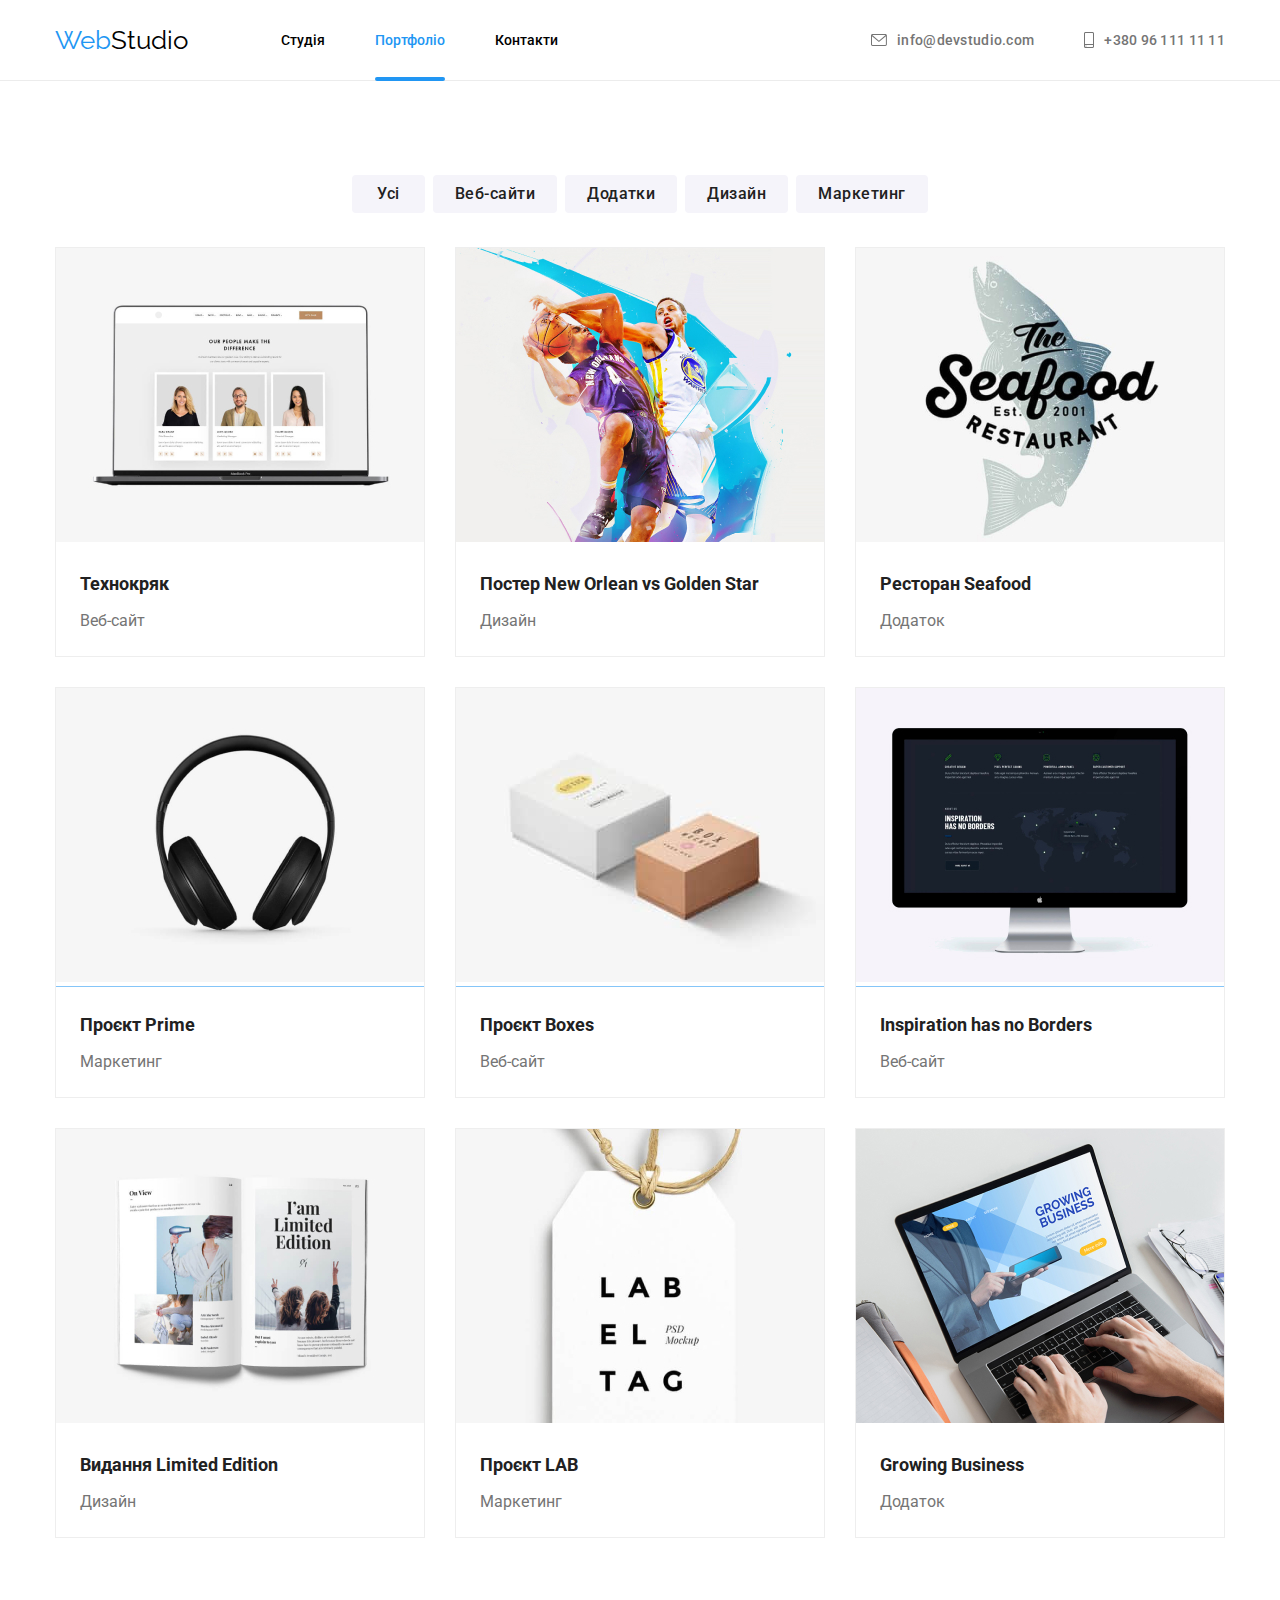
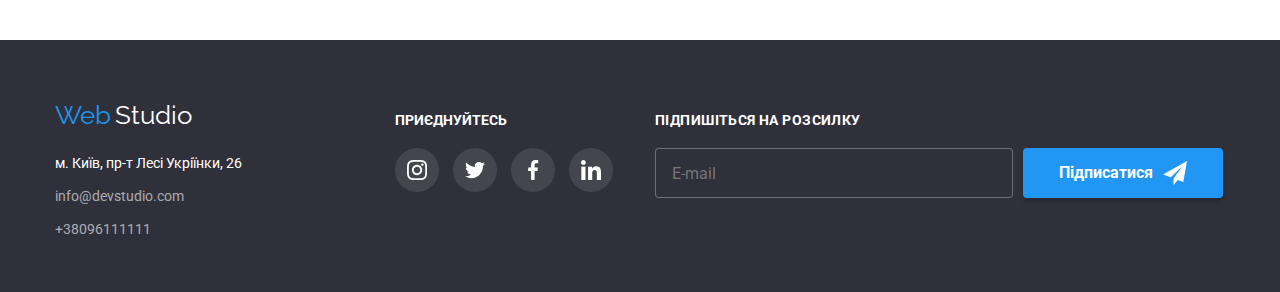
==== commit 09d2ee30: "+" ====
--- a/portfolio.html
+++ b/portfolio.html
@@ -19,13 +19,13 @@
   </head>
   <body>
     <!--Header-->
-    <header class="header_portfolio">
+    <header class="header_index">
       <div class="conteiner header_navi">
         <nav>
           <ul class="header__list list">
-            <li class="header__list-item">
+            <li class="header__list-items">
               <a
-                class="header_logo header__list-logo"
+                class="header__list-logo"
                 href="./index.html"
                 rel="noopeper noreforrer nofollow"
                 ><span class="web">Web</span
@@ -33,7 +33,12 @@
               >
             </li>
             <li class="header__list-item">
-              <a class="header__list-link" href="./index.html">Студія</a>
+              <a
+                class="header__list-link"
+                href="./index.html"
+                rel="noopeper noreforrer nofollow"
+                >Студія</a
+              >
             </li>
             <li class="header__list-item">
               <a
@@ -52,10 +57,10 @@
         <ul class="header__link list">
           <li class="header__link-item">
             <a
-              class="mail header__link-mail"
+              class="header__link-mail"
               href="mailto:info@devstudio.com"
               rel="noopeper noreforrer nofollow"
-              ><svg class="header__link-mail" width="16" height="12">
+              ><svg class="header__link-svg" width="16" height="12">
                 <use href="./img/icons.svg#icon-envelope"></use>
               </svg>
               info@devstudio.com
--- a/Styles/styles.css
+++ b/Styles/styles.css
@@ -58,6 +58,11 @@
   align-items: center;
   height: 80px;
 }
+
+.header__list-items {
+  display: flex;
+  text-align: center;
+} 
 
 .header__list-item {
   display: flex;
@@ -109,8 +114,6 @@
   overflow: hidden;
 }
 
-.studio,
-.portfolio,
 .header__list-item {
   position: relative;
 }
@@ -122,7 +125,7 @@
   color: #2196f3;
 }
 
-.header__list-item {
+.header__list {
   display: flex;
 }
 
@@ -197,7 +200,7 @@
   color: #757575;
 }
 
-.header__link-mail {
+.header__link-svg {
   margin-right: 10px;
   align-items: center;
   fill: #757575;
@@ -219,8 +222,8 @@
   fill: #757575;
 }
 
-.header__link .header__link-mail:focus,
-.header__link .header__link-mail:hover,
+.header__link .header__link-svg:focus,
+.header__link .header__link-svg:hover,
 .header__link .header__link-phone:focus,
 .header__link .header__link-phone:hover {
   fill: #2196f3;
@@ -297,23 +300,23 @@
 
 /* Description */
 
-.section-description {
+.section_description {
   margin-bottom: 94px;
 }
 
-.section-description__subject {
-  display: flex;
-}
-
-.section-description__title:not(:last-child) {
+.description {
+  display: flex;
+}
+
+.description_title:not(:last-child) {
   margin-right: 30px;
 }
 
-.section-description__title {
+.description_title {
   display: inline-block;
 }
 
-.section-description__label {
+.description-list {
   margin-bottom: 10px;
   width: 270px;
   font-weight: 700;
@@ -327,7 +330,7 @@
   justify-content: flex-end;
 }
 
-.section-description__coment {
+.coment {
   width: 270px;
   font-weight: 400;
   font-size: 14px;
@@ -340,11 +343,11 @@
   padding-bottom: 30px;
 }
 
-.section-description__icon {
+.disc_img {
   padding: 25px 100px;
+  /* outline: 1px solid #e80b85; */
   background-color: #f5f4fa;
 }
-
 /* About */
 
 .section__about-box {
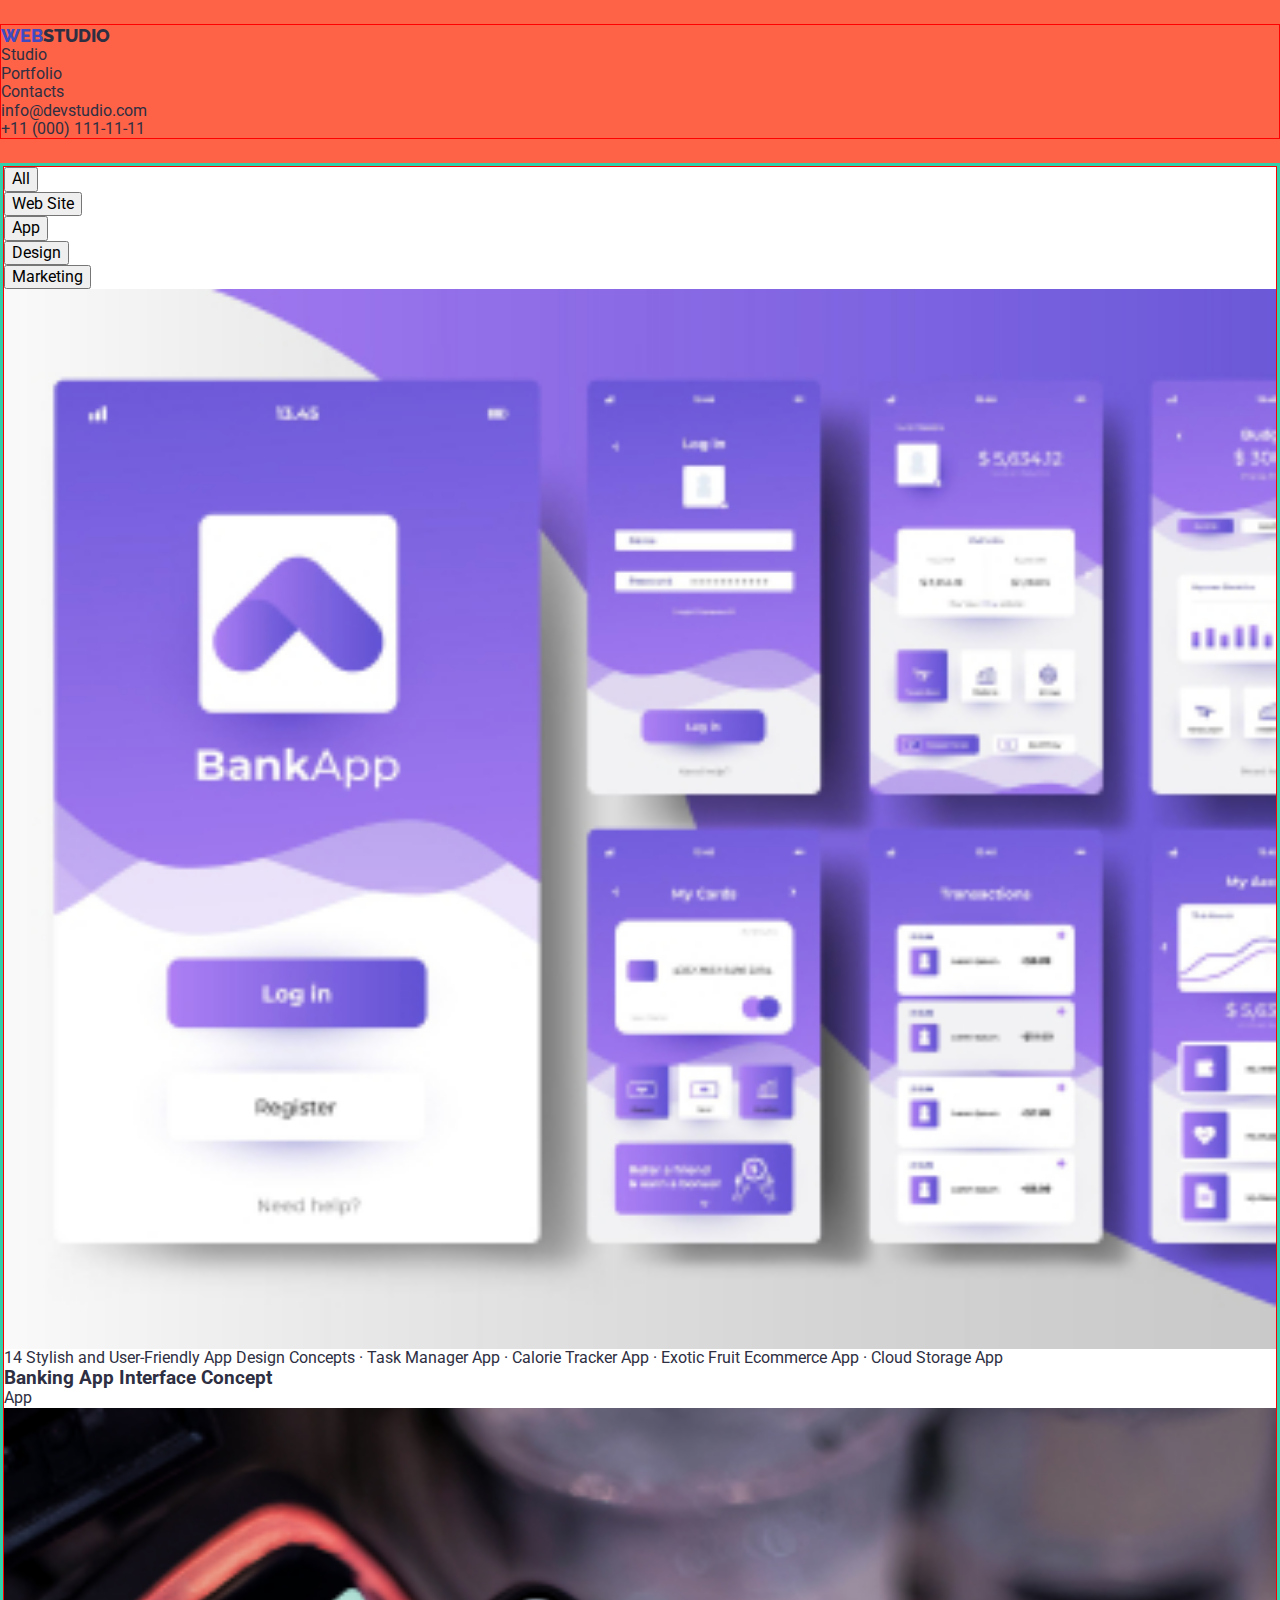
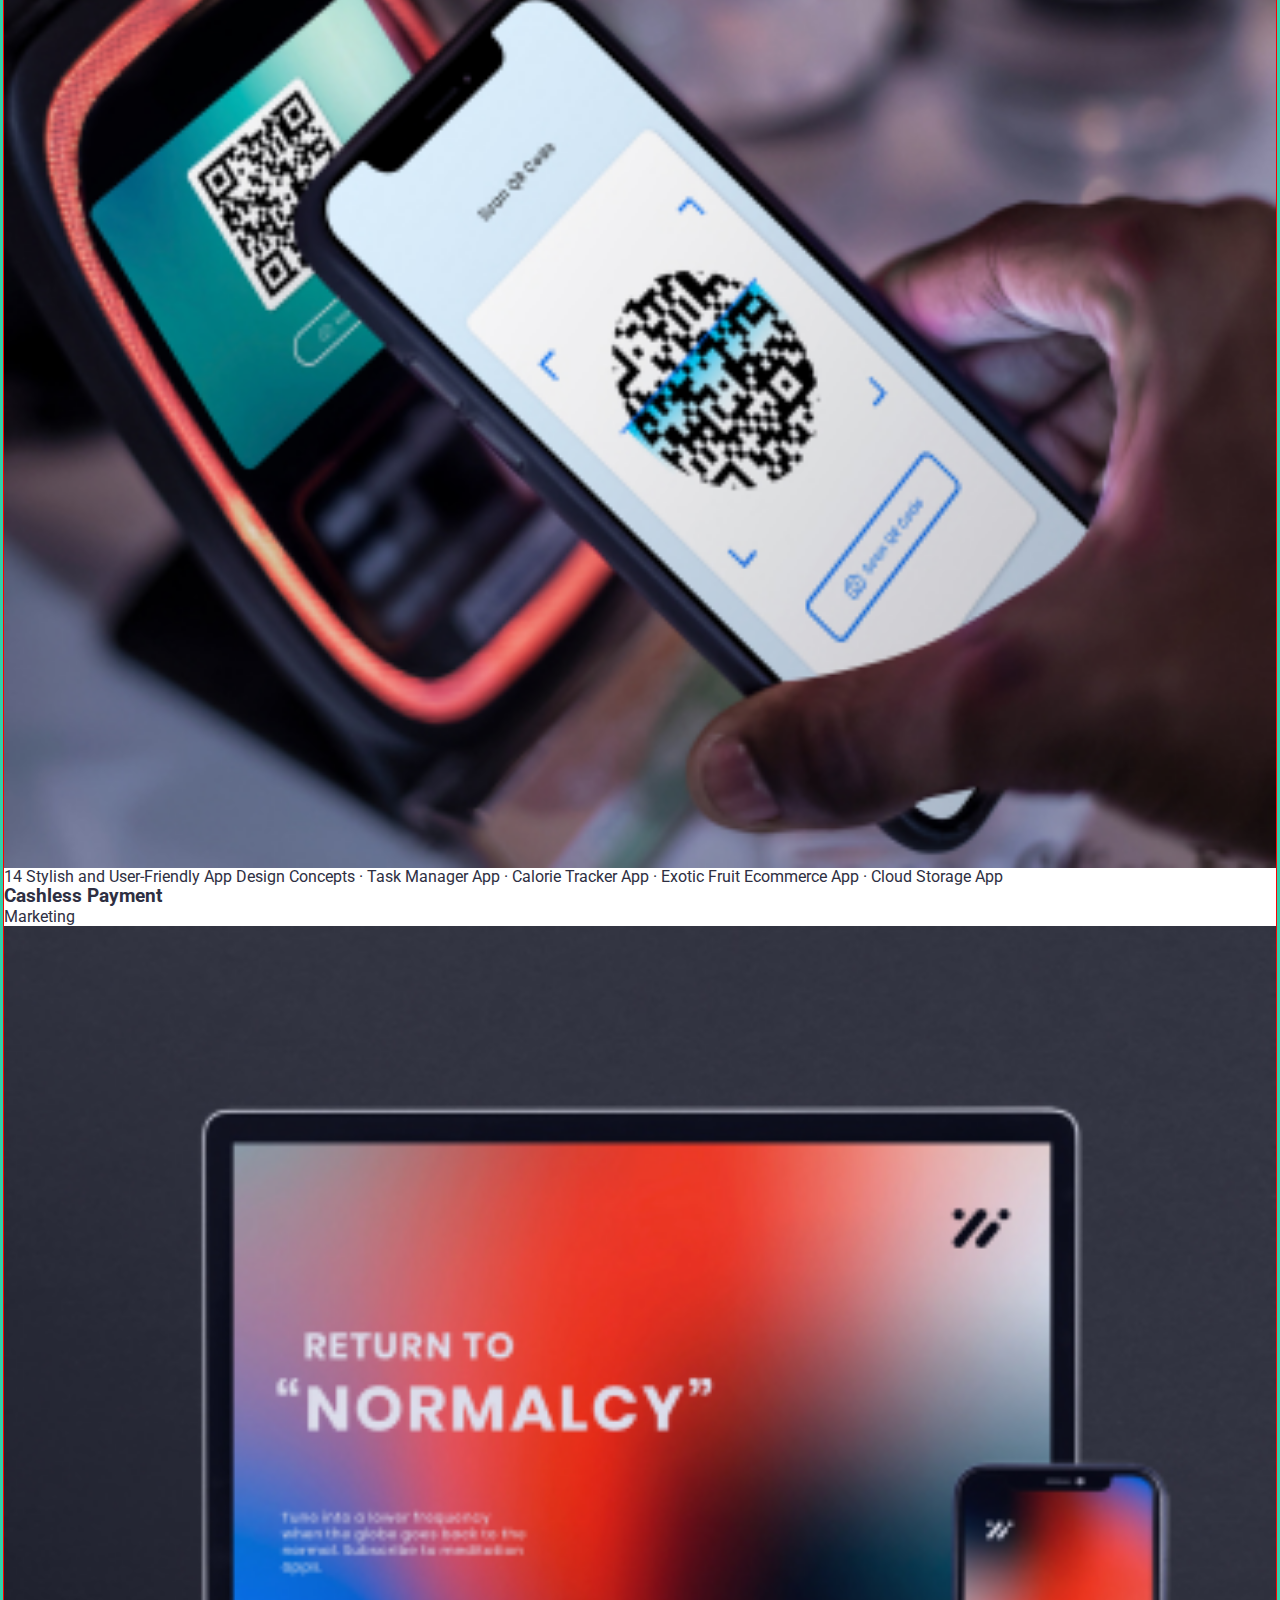
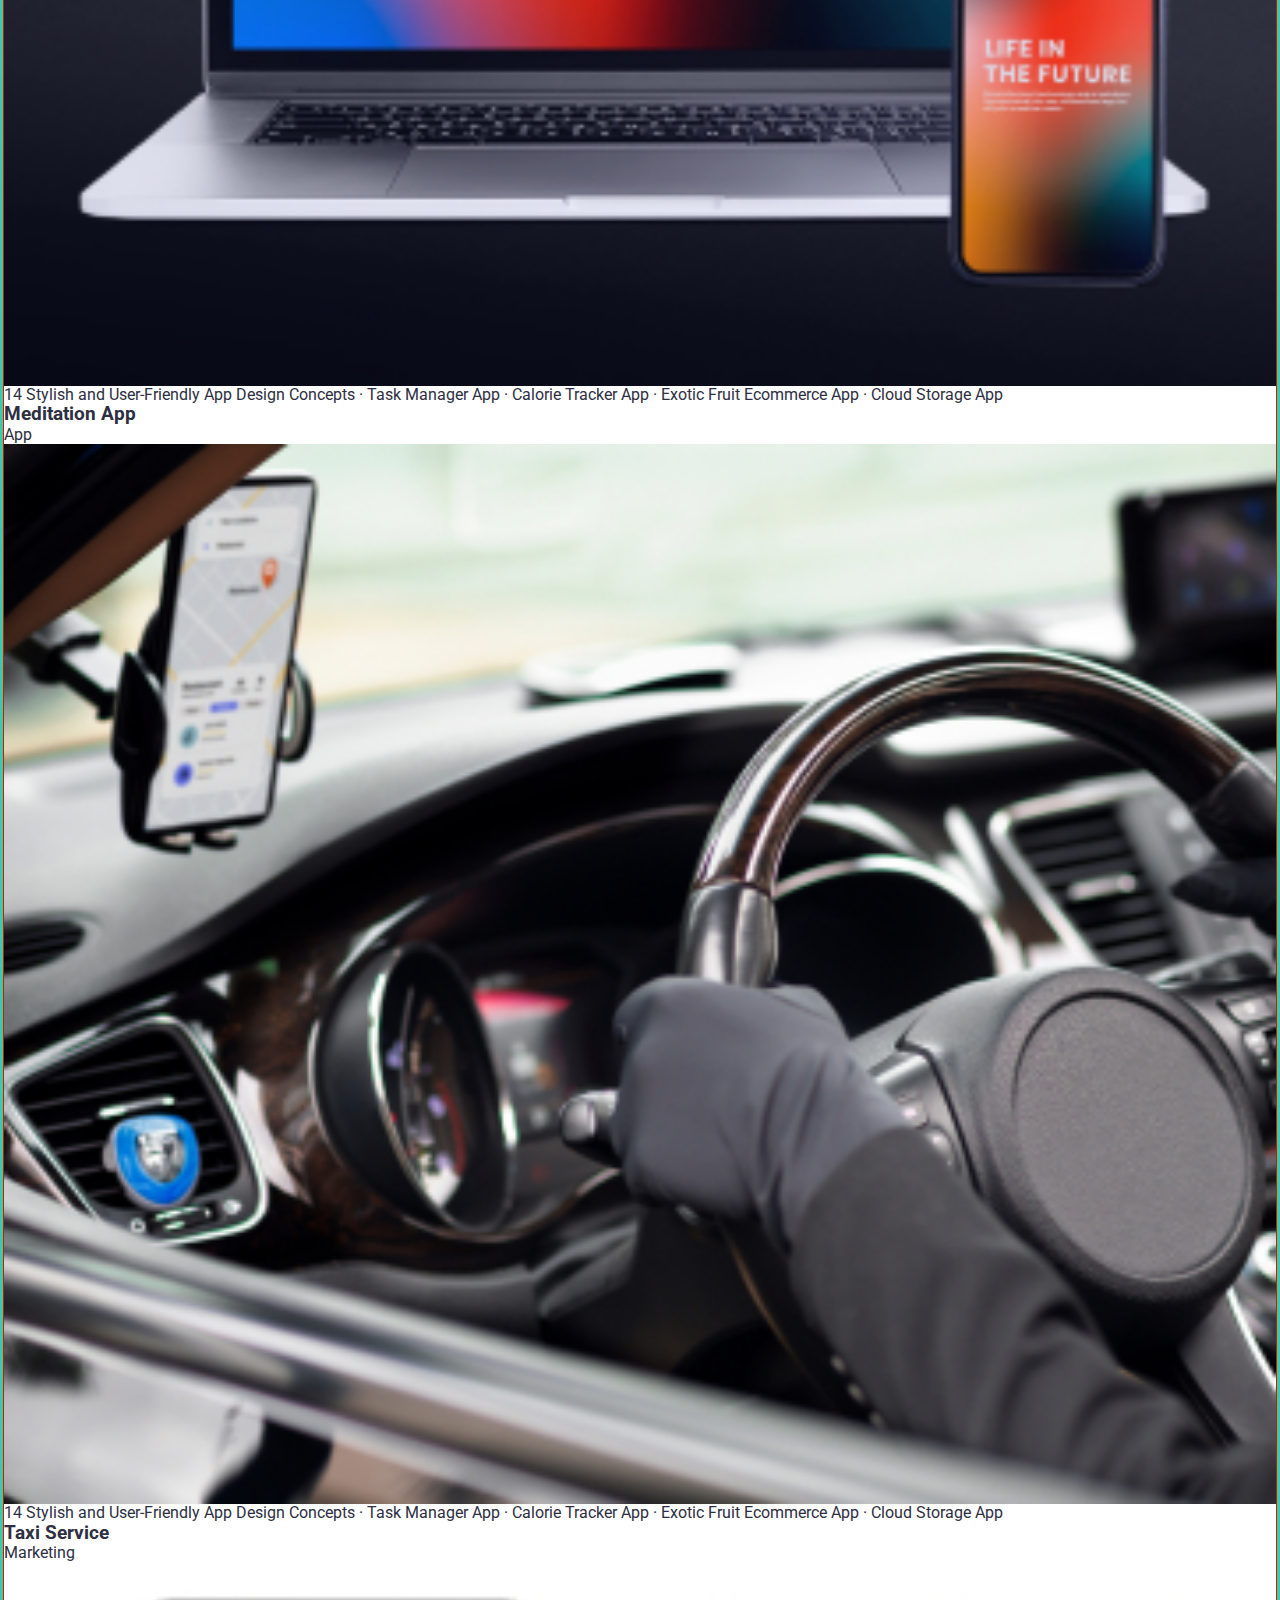
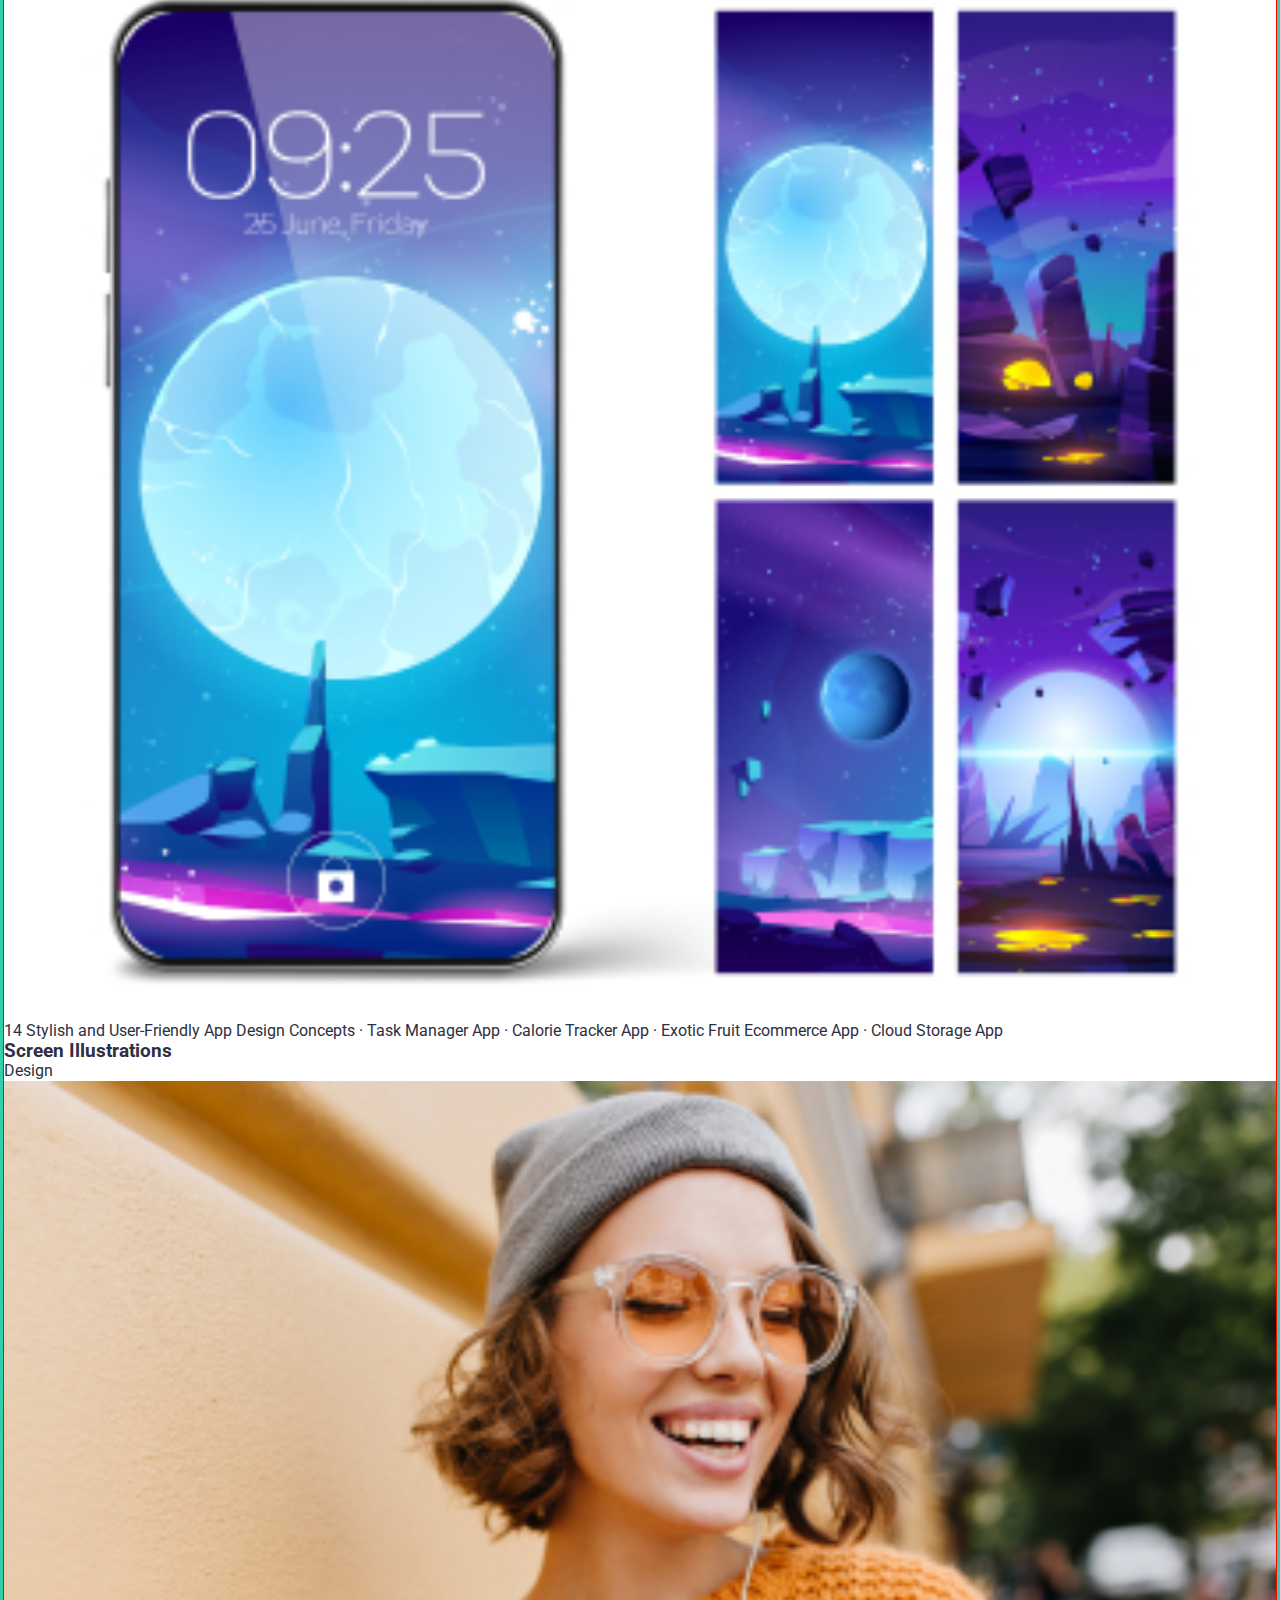
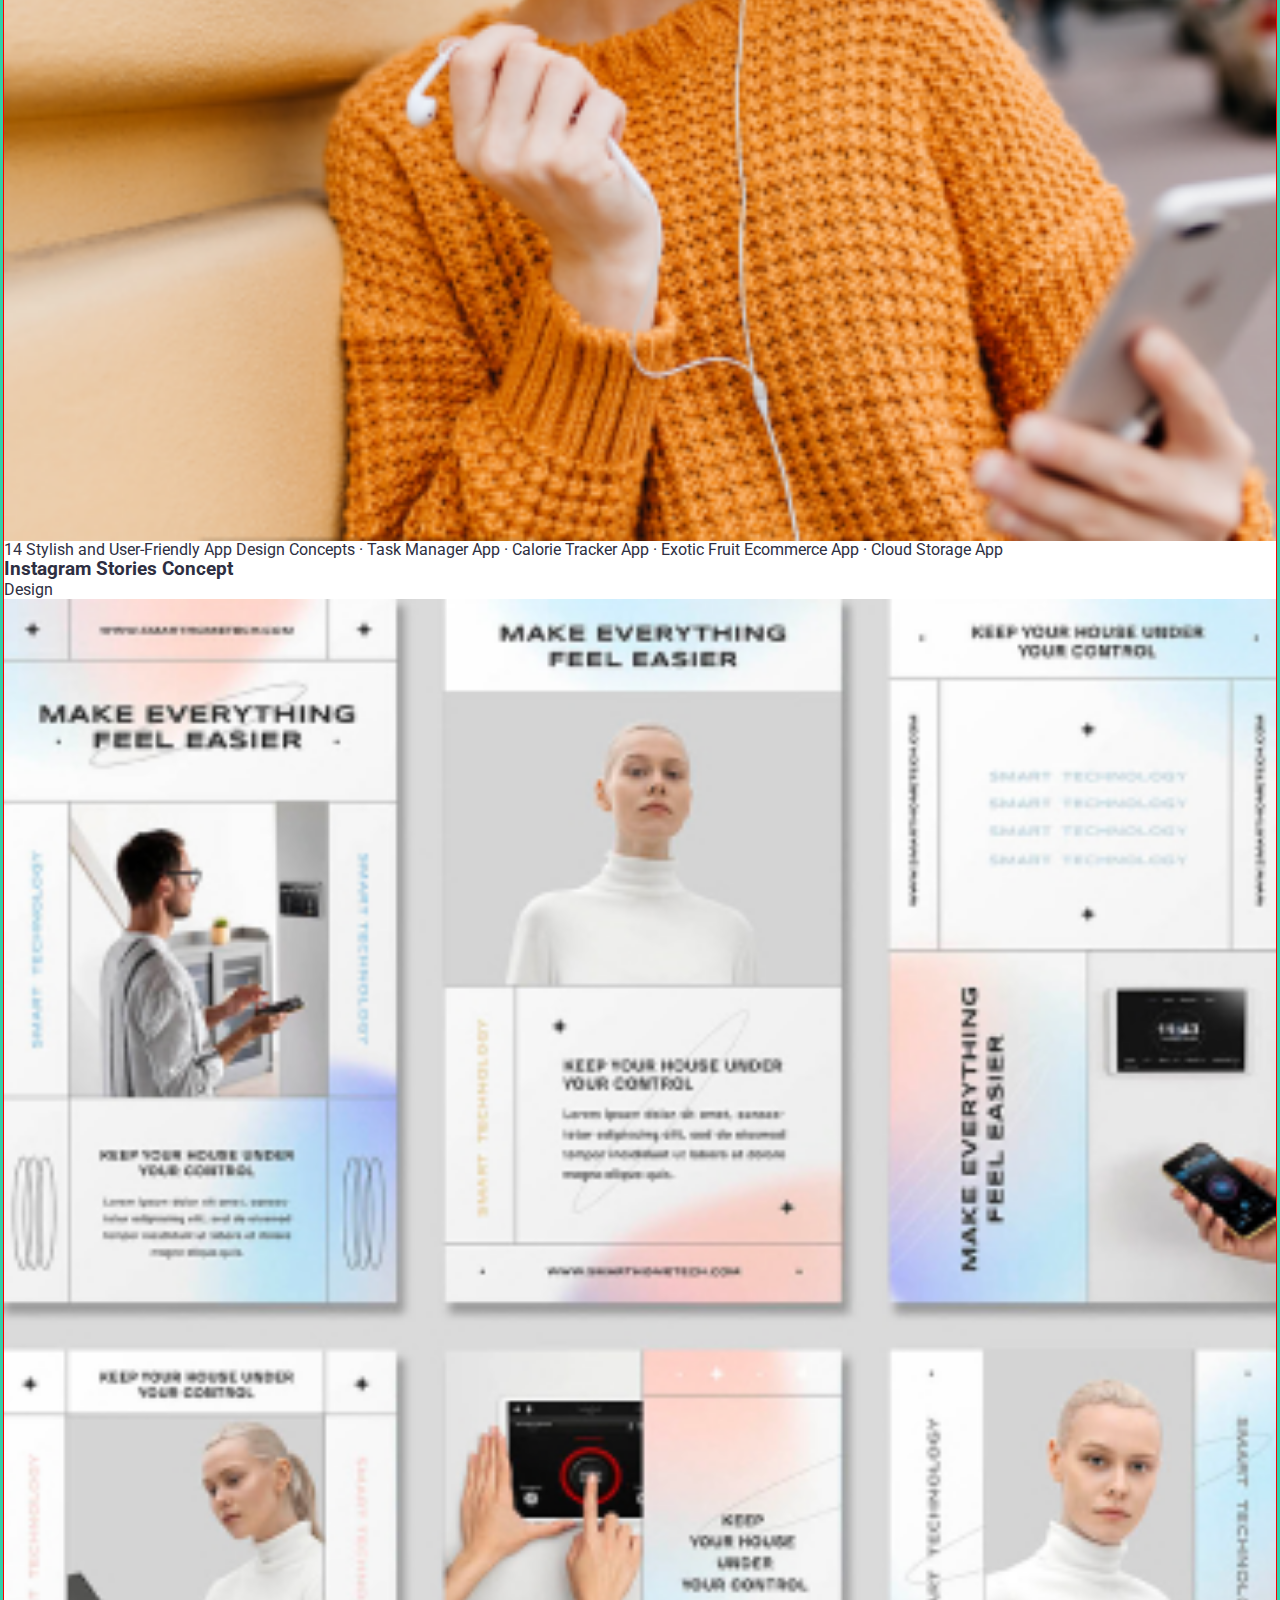
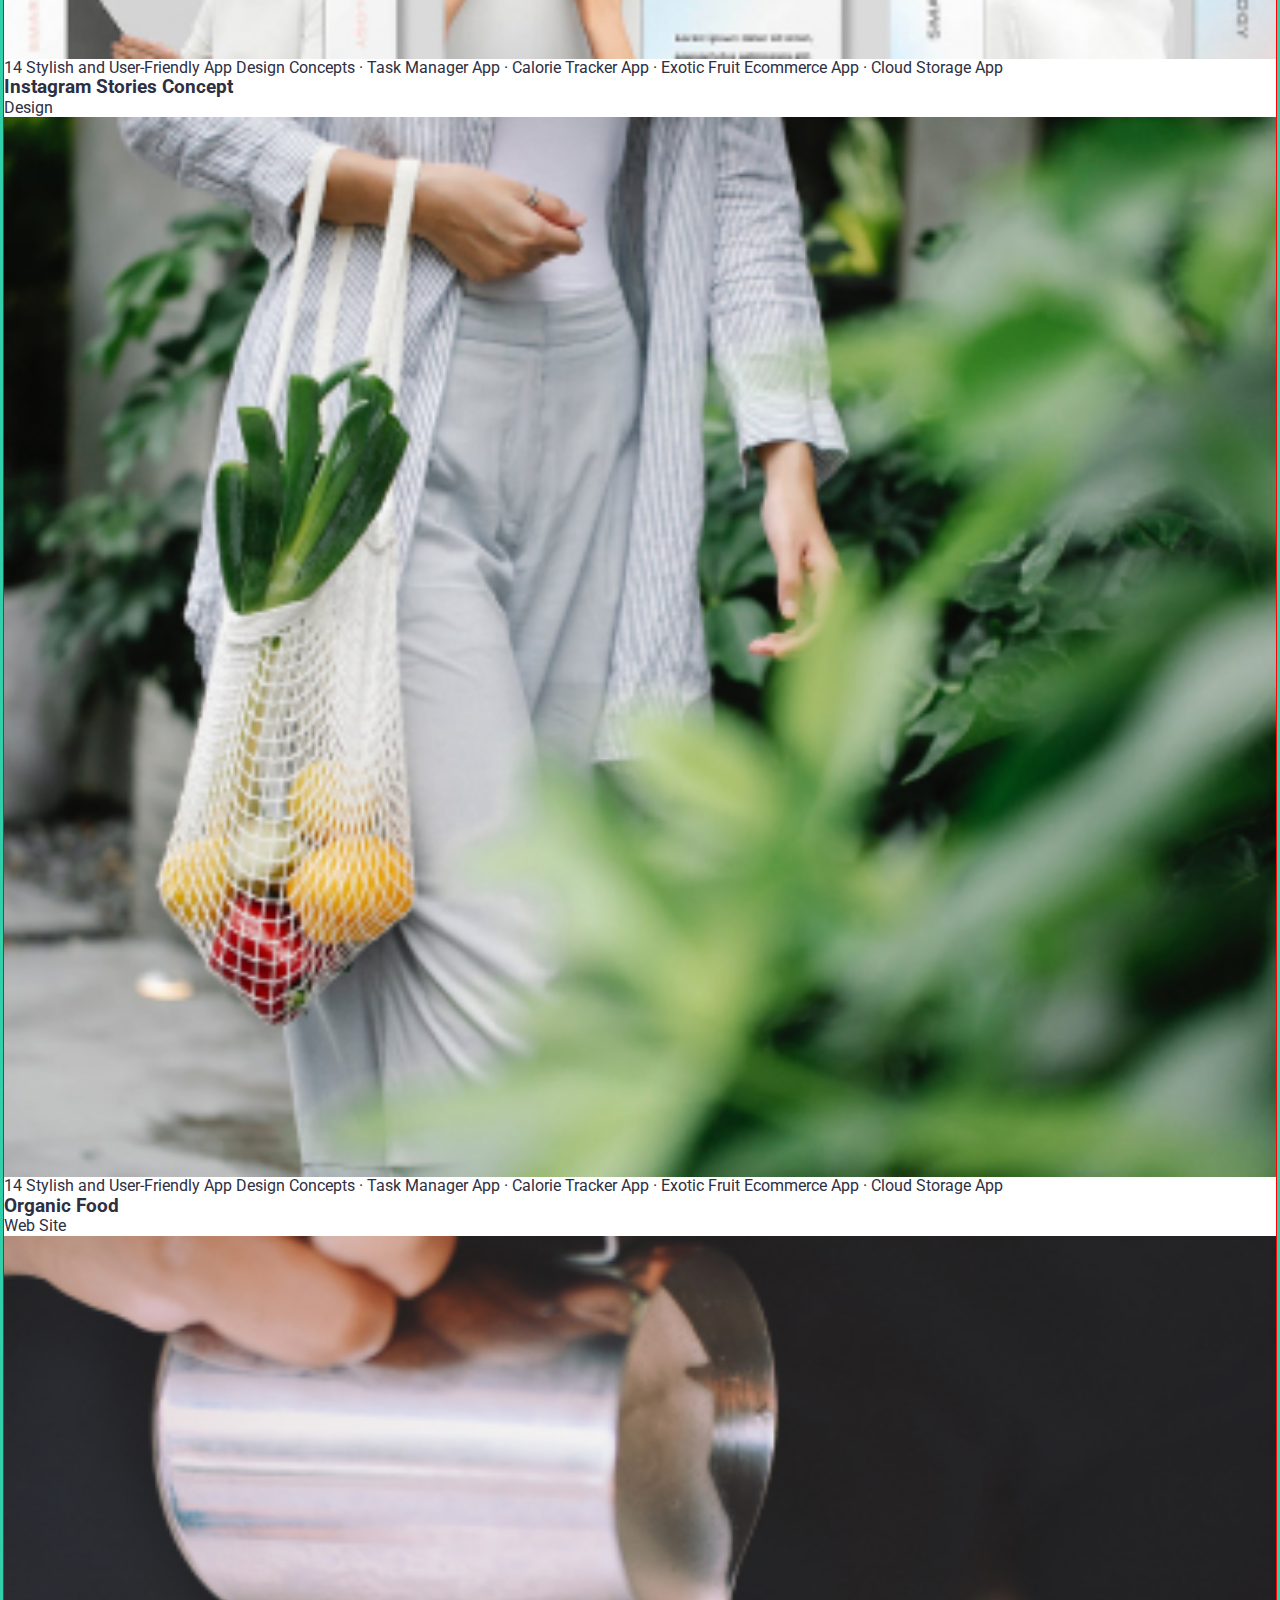
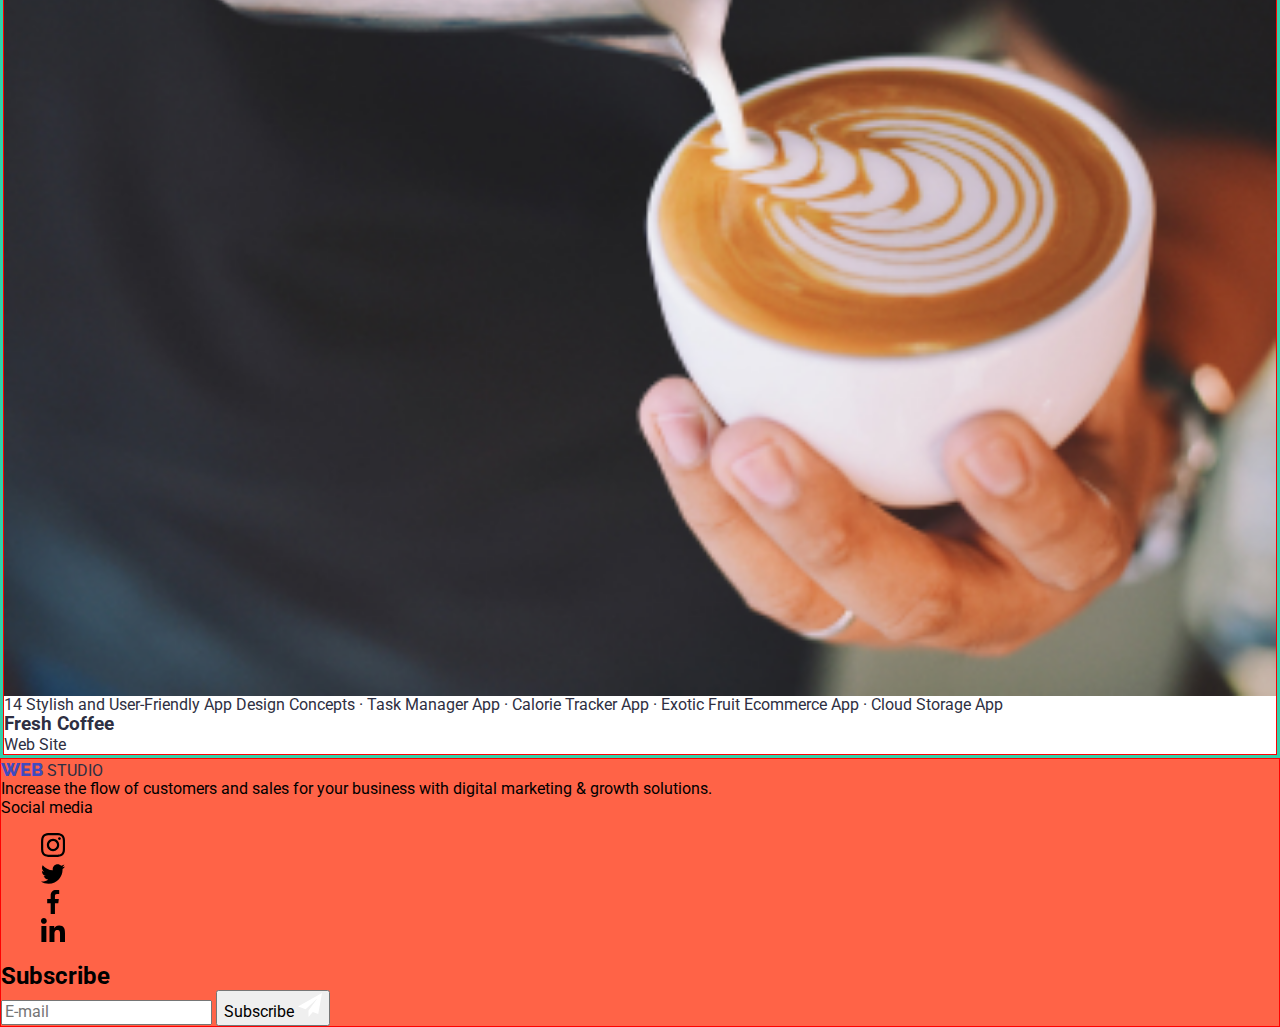
==== commit 74a3926d: "Пробую" ====
--- a/portfolio.html
+++ b/portfolio.html
@@ -7,7 +7,7 @@
     <link rel="preconnect" href="https://fonts.googleapis.com" />
     <link rel="preconnect" href="https://fonts.gstatic.com" crossorigin />
     <link
-      href="https://fonts.googleapis.com/css2?family=Raleway:wght@700&family=Roboto:wght@400;500;700;900&display=swap"
+      href="https://fonts.googleapis.com/css2?family=Raleway:wght@800&family=Roboto:wght@400;500;700;900&display=swap"
       rel="stylesheet"
     />
     <link
@@ -19,60 +19,51 @@
   </head>
   <body>
     <!--Header-->
-    <header class="header_index">
-      <div class="conteiner header_navi">
-        <nav>
-          <ul class="header__list list">
-            <li class="header__list-items">
+    <header class="header">
+      <div class="conteiner header-navi">
+        <nav class="navi">
+          <a
+            class="header-logo"
+            href="./index.html"
+            rel="noopeper noreforrer nofollow"
+            ><span class="header-web">WEB</span
+            ><span class="header-webstudio">STUDIO</span></a
+          >
+          <ul class="header-list list">
+            <li class="header-item">
               <a
-                class="header__list-logo"
+                class="header-contac"
                 href="./index.html"
                 rel="noopeper noreforrer nofollow"
-                ><span class="web">Web</span
-                ><span class="webstudio">Studio</span></a
+                >Studio</a
               >
             </li>
-            <li class="header__list-item">
+            <li class="header-item">
               <a
-                class="header__list-link"
-                href="./index.html"
-                rel="noopeper noreforrer nofollow"
-                >Студія</a
-              >
-            </li>
-            <li class="header__list-item">
-              <a
-                class="header__list-link current"
+                class="header-contac current"
                 href="./portfolio.html"
                 rel="noopeper noreforrer nofollow"
-                >Портфоліо</a
+                >Portfolio</a
               >
             </li>
-            <li class="header__list-item">
-              <a class="header__list-link" href="">Контакти</a>
+            <li class="header-item">
+              <a class="header-contac" href="">Contacts</a>
             </li>
           </ul>
         </nav>
         <!--Top Line-->
-        <ul class="header__link list">
-          <li class="header__link-item">
+        <ul class="out_list list">
+          <li class="item">
             <a
-              class="header__link-mail"
+              class="mail"
               href="mailto:info@devstudio.com"
               rel="noopeper noreforrer nofollow"
-              ><svg class="header__link-svg" width="16" height="12">
-                <use href="./img/icons.svg#icon-envelope"></use>
-              </svg>
+            >
               info@devstudio.com
             </a>
           </li>
-          <li class="header__link-item">
-            <a class="header__link-tel" href="tel:+380961111111">
-              <svg class="header__link-phone" width="10" height="16">
-                <use href="./img/icons.svg#icon-smartphone"></use>
-              </svg>
-              +380 96 111 11 11</a
-            >
+          <li class="item">
+            <a class="tel" href="tel:+11(000)1111111">+11 (000) 111-11-11</a>
           </li>
         </ul>
       </div>
@@ -82,190 +73,220 @@
       <div class="conteiner conteiner_portfolio">
         <ul class="list list_portfolio">
           <li class="link_portfolio">
-            <button type="button" class="button_listen">
-              <span class="button_active">Усі</span>
-            </button>
-          </li>
-          <li class="link_portfolio">
-            <button type="button" class="button_portfolio">
-              <span class="button_prtfl">Веб-сайти</span>
-            </button>
-          </li>
-          <li class="link_portfolio">
-            <button type="button" class="button_portfolio">
-              <span class="button_prtfl">Додатки</span>
-            </button>
-          </li>
-          <li class="link_portfolio">
-            <button type="button" class="button_portfolio">
-              <span class="button_prtfl">Дизайн</span>
-            </button>
-          </li>
-          <li class="link_portfolio">
-            <button type="button" class="button_portfolio">
-              <span class="button_prtfl">Маркетинг</span>
+            <button type="button" class="button_portfolio">
+              <span class="button-text">All</span>
+            </button>
+          </li>
+          <li class="link_portfolio">
+            <button type="button" class="button_portfolio">
+              <span class="button-text">Web Site</span>
+            </button>
+          </li>
+          <li class="link_portfolio">
+            <button type="button" class="button_portfolio">
+              <span class="button-text">App</span>
+            </button>
+          </li>
+          <li class="link_portfolio">
+            <button type="button" class="button_portfolio">
+              <span class="button-text">Design</span>
+            </button>
+          </li>
+          <li class="link_portfolio">
+            <button type="button" class="button_portfolio">
+              <span class="button-text">Marketing</span>
             </button>
           </li>
         </ul>
         <ul class="list img_portfolio">
           <li class="portfolio_list">
-            <a class="portfolio_tekst" href=""
-              ><div class="theback">
-                <img src="./img/tegnocrack.jpg" alt="Technocrack" width="370" />
-                <p class="portfolio_text">
-                  Ресурс пропонує комплексні пропозиції з різним рівнем
-                  функціоналу та сервісів. Все це дозволить відвідувачу отримати
-                  вичерпні відомості про компанію чи приватну особу.
-                </p>
-              </div>
-
-              <h3 class="about_name">Технокряк</h3>
-              <p class="about_text">Веб-сайт</p>
-            </a>
-          </li>
-          <li class="portfolio_list">
-            <a class="portfolio_tekst" href="">
-              <div class="theback">
-                <img
-                  src="./img/poster-new-orlean.jpg"
+            <a class="portfolio_tekst" href="">
+              <div class="portfolio-subtitle">
+                <img
+                  class="prt-img"
+                  src="./img/Banking App Interface Concept.jpg"
+                  alt="Technocrack"
+                  width="360"
+                  height="300"
+                />
+                <p class="portfolio_text">
+                  14 Stylish and User-Friendly App Design Concepts · Task
+                  Manager App · Calorie Tracker App · Exotic Fruit Ecommerce App
+                  · Cloud Storage App
+                </p>
+              </div>
+              <div class="portfolio-link">
+                <h3 class="about_name">Banking App Interface Concept</h3>
+                <p class="about_text">App</p>
+              </div>
+            </a>
+          </li>
+          <li class="portfolio_list">
+            <a class="portfolio_tekst" href="">
+              <div class="portfolio-subtitle">
+                <img
+                  src="./img/Cashless Payment.jpg"
                   alt=" New Orlean_vs_Golden_Star_poster"
-                  width="370"
-                />
-                <p class="portfolio_text">
-                  Ресурс пропонує комплексні пропозиції з різним рівнем
-                  функціоналу та сервісів. Все це дозволить відвідувачу отримати
-                  вичерпні відомості про компанію чи приватну особу.
-                </p>
-              </div>
-
-              <h3 class="about_name">Постер New Orlean vs Golden Star</h3>
-              <p class="about_text">Дизайн</p>
-            </a>
-          </li>
-          <li class="portfolio_list">
-            <a class="portfolio_tekst" href="">
-              <div class="theback">
-                <img
-                  src="./img/sea-food.jpg"
+                  width="360"
+                  height="300"
+                />
+                <p class="portfolio_text">
+                  14 Stylish and User-Friendly App Design Concepts · Task
+                  Manager App · Calorie Tracker App · Exotic Fruit Ecommerce App
+                  · Cloud Storage App
+                </p>
+              </div>
+              <div class="portfolio-link">
+                <h3 class="about_name">Cashless Payment</h3>
+                <p class="about_text">Marketing</p>
+              </div>
+            </a>
+          </li>
+          <li class="portfolio_list">
+            <a class="portfolio_tekst" href="">
+              <div class="portfolio-subtitle">
+                <img
+                  src="./img/Meditation App.jpg"
                   alt="Seafood_Restaurant"
-                  width="370"
-                />
-                <p class="portfolio_text">
-                  Ресурс пропонує комплексні пропозиції з різним рівнем
-                  функціоналу та сервісів. Все це дозволить відвідувачу отримати
-                  вичерпні відомості про компанію чи приватну особу.
-                </p>
-              </div>
-              <h3 class="about_name">Ресторан Seafood</h3>
-              <p class="about_text">Додаток</p>
-            </a>
-          </li>
-          <li class="portfolio_list">
-            <a class="portfolio_tekst" href="">
-              <div class="theback">
-                <img
-                  src="./img/project-prime.jpg"
+                  width="360"
+                  height="300"
+                />
+                <p class="portfolio_text">
+                  14 Stylish and User-Friendly App Design Concepts · Task
+                  Manager App · Calorie Tracker App · Exotic Fruit Ecommerce App
+                  · Cloud Storage App
+                </p>
+              </div>
+              <div class="portfolio-link">
+                <h3 class="about_name">Meditation App</h3>
+                <p class="about_text">App</p>
+              </div>
+            </a>
+          </li>
+          <li class="portfolio_list">
+            <a class="portfolio_tekst" href="">
+              <div class="portfolio-subtitle">
+                <img
+                  src="./img/Taxi Service.jpg"
                   alt="Projeckt_Prime"
-                  width="370"
-                />
-                <p class="portfolio_text">
-                  Ресурс пропонує комплексні пропозиції з різним рівнем
-                  функціоналу та сервісів. Все це дозволить відвідувачу отримати
-                  вичерпні відомості про компанію чи приватну особу.
-                </p>
-              </div>
-              <h3 class="about_name">Проєкт Prime</h3>
-              <p class="about_text">Маркетинг</p>
-            </a>
-          </li>
-          <li class="portfolio_list">
-            <a class="portfolio_tekst" href="">
-              <div class="theback">
-                <img
-                  src="./img/project-boxes.jpg"
+                  width="360"
+                  height="300"
+                />
+                <p class="portfolio_text">
+                  14 Stylish and User-Friendly App Design Concepts · Task
+                  Manager App · Calorie Tracker App · Exotic Fruit Ecommerce App
+                  · Cloud Storage App
+                </p>
+              </div>
+              <div class="portfolio-link">
+                <h3 class="about_name">Taxi Service</h3>
+                <p class="about_text">Marketing</p>
+              </div>
+            </a>
+          </li>
+          <li class="portfolio_list">
+            <a class="portfolio_tekst" href="">
+              <div class="portfolio-subtitle">
+                <img
+                  src="./img/Screen Illustrations.jpg"
                   alt="Projeckt_Boxes"
-                  width="370"
-                />
-                <p class="portfolio_text">
-                  Ресурс пропонує комплексні пропозиції з різним рівнем
-                  функціоналу та сервісів. Все це дозволить відвідувачу отримати
-                  вичерпні відомості про компанію чи приватну особу.
-                </p>
-              </div>
-              <h3 class="about_name">Проєкт Boxes</h3>
-              <p class="about_text">Веб-сайт</p>
-            </a>
-          </li>
-          <li class="portfolio_list">
-            <a class="portfolio_tekst" href="">
-              <div class="theback">
-                <img
-                  src="./img/web-sait.jpg"
+                  width="360"
+                  height="300"
+                />
+                <p class="portfolio_text">
+                  14 Stylish and User-Friendly App Design Concepts · Task
+                  Manager App · Calorie Tracker App · Exotic Fruit Ecommerce App
+                  · Cloud Storage App
+                </p>
+              </div>
+              <div class="portfolio-link">
+                <h3 class="about_name">Screen Illustrations</h3>
+                <p class="about_text">Design</p>
+              </div>
+            </a>
+          </li>
+          <li class="portfolio_list">
+            <a class="portfolio_tekst" href="">
+              <div class="portfolio-subtitle">
+                <img
+                  src="./img/Online Courses.png"
                   alt="Inspiration_has_no_Borders"
-                  width="370"
-                />
-                <p class="portfolio_text">
-                  Ресурс пропонує комплексні пропозиції з різним рівнем
-                  функціоналу та сервісів. Все це дозволить відвідувачу отримати
-                  вичерпні відомості про компанію чи приватну особу.
-                </p>
-              </div>
-              <h3 class="about_name">Inspiration has no Borders</h3>
-              <p class="about_text">Веб-сайт</p>
-            </a>
-          </li>
-          <li class="portfolio_list">
-            <a class="portfolio_tekst" href="">
-              <div class="theback">
-                <img
-                  src="./img/limited-edition.jpg"
+                  width="360"
+                  height="300"
+                />
+                <p class="portfolio_text">
+                  14 Stylish and User-Friendly App Design Concepts · Task
+                  Manager App · Calorie Tracker App · Exotic Fruit Ecommerce App
+                  · Cloud Storage App
+                </p>
+              </div>
+              <div class="portfolio-link">
+                <h3 class="about_name">Instagram Stories Concept</h3>
+                <p class="about_text">Design</p>
+              </div>
+            </a>
+          </li>
+          <li class="portfolio_list">
+            <a class="portfolio_tekst" href="">
+              <div class="portfolio-subtitle">
+                <img
+                  src="./img/Instagram Stories Concept.jpg"
                   alt="Vidanna_Limited_Edition"
-                  width="370"
-                />
-                <p class="portfolio_text">
-                  Ресурс пропонує комплексні пропозиції з різним рівнем
-                  функціоналу та сервісів. Все це дозволить відвідувачу отримати
-                  вичерпні відомості про компанію чи приватну особу.
-                </p>
-              </div>
-              <h3 class="about_name">Видання Limited Edition</h3>
-              <p class="about_text">Дизайн</p>
-            </a>
-          </li>
-          <li class="portfolio_list">
-            <a class="portfolio_tekst" href="">
-              <div class="theback">
-                <img
-                  src="./img/projeckt-lab.jpg"
+                  width="360"
+                  height="300"
+                />
+                <p class="portfolio_text">
+                  14 Stylish and User-Friendly App Design Concepts · Task
+                  Manager App · Calorie Tracker App · Exotic Fruit Ecommerce App
+                  · Cloud Storage App
+                </p>
+              </div>
+              <div class="portfolio-link">
+                <h3 class="about_name">Instagram Stories Concept</h3>
+                <p class="about_text">Design</p>
+              </div>
+            </a>
+          </li>
+          <li class="portfolio_list">
+            <a class="portfolio_tekst" href="">
+              <div class="portfolio-subtitle">
+                <img
+                  src="./img/Organic Food.jpg"
                   alt="Projeckt_LAB"
-                  width="370"
-                />
-                <p class="portfolio_text">
-                  Ресурс пропонує комплексні пропозиції з різним рівнем
-                  функціоналу та сервісів. Все це дозволить відвідувачу отримати
-                  вичерпні відомості про компанію чи приватну особу.
-                </p>
-              </div>
-              <h3 class="about_name">Проєкт LAB</h3>
-              <p class="about_text">Маркетинг</p>
-            </a>
-          </li>
-          <li class="portfolio_list">
-            <a class="portfolio_tekst" href="">
-              <div class="theback">
-                <img
-                  src="./img/groeinh-business.jpg"
+                  width="360"
+                  height="300"
+                />
+                <p class="portfolio_text">
+                  14 Stylish and User-Friendly App Design Concepts · Task
+                  Manager App · Calorie Tracker App · Exotic Fruit Ecommerce App
+                  · Cloud Storage App
+                </p>
+              </div>
+              <div class="portfolio-link">
+                <h3 class="about_name">Organic Food</h3>
+                <p class="about_text">Web Site</p>
+              </div>
+            </a>
+          </li>
+          <li class="portfolio_list">
+            <a class="portfolio_tekst" href="">
+              <div class="portfolio-subtitle">
+                <img
+                  src="./img/Fresh Coffee.jpg"
                   alt="Growing_Business"
-                  width="370"
-                />
-                <p class="portfolio_text">
-                  Ресурс пропонує комплексні пропозиції з різним рівнем
-                  функціоналу та сервісів. Все це дозволить відвідувачу отримати
-                  вичерпні відомості про компанію чи приватну особу.
-                </p>
-              </div>
-              <h3 class="about_name">Growing Business</h3>
-              <p class="about_text">Додаток</p>
+                  width="360"
+                  height="300"
+                />
+                <p class="portfolio_text">
+                  14 Stylish and User-Friendly App Design Concepts · Task
+                  Manager App · Calorie Tracker App · Exotic Fruit Ecommerce App
+                  · Cloud Storage App
+                </p>
+              </div>
+              <div class="portfolio-link">
+                <h3 class="about_name">Fresh Coffee</h3>
+                <p class="about_text">Web Site</p>
+              </div>
             </a>
           </li>
         </ul>
@@ -280,74 +301,49 @@
             href="./index.html"
             rel="noopeper noreforrer nofollow"
           >
-            <span class="web">Web</span>
-            <span class="web_studio">Studio</span></a
+            <span class="header-web">WEB</span>
+            <span class="web_studio">STUDIO</span></a
           >
-          <address class="ftr_adress">
-            <ul class="footer_list list">
-              <li class="footer_href">
-                <a
-                  class="navigation"
-                  href="https://goo.gl/maps/btzMH1qsc4WPmSUG9"
-                  rel="noopeper noreforrer nofollow"
-                >
-                  м. Київ, пр-т Лесі Укріїнки, 26
-                </a>
-              </li>
-              <li class="footer_href">
-                <a
-                  class="footer_mail"
-                  href="mailto:info@devstudio.com"
-                  rel="noopeper noreforrer nofollow"
-                  >info@devstudio.com</a
-                >
-              </li>
-              <li class="footer_href">
-                <a class="footer_tel" href="tel:+380961111111">+38096111111</a>
-              </li>
-            </ul>
-          </address>
+          <p class="footer-link">
+            Increase the flow of customers and sales for your business with
+            digital marketing & growth solutions.
+          </p>
         </div>
         <div class="footer_icons">
+          <p class="social_ftr">Social media</p>
           <ul class="social-icons">
-            <h3 class="social_ftr">приєднуйтесь</h3>
-            <li class="social-item">
+            <li class="social-items">
               <a href="" class="social-link">
-                <svg class="icon" width="20" height="20">
+                <svg class="icon" width="24" height="24">
                   <use href="./img/icons.svg#icon-instagram-2"></use>
-                  >
                 </svg>
               </a>
             </li>
-            <li class="social-item">
+            <li class="social-items">
               <a href="" class="social-link">
-                <svg class="icon" width="20" height="20">
+                <svg class="icon" width="24" height="24">
                   <use href="./img/icons.svg#icon-twitter-1"></use>
-                  >
                 </svg>
               </a>
             </li>
-            <li class="social-item">
+            <li class="social-items">
               <a href="" class="social-link">
-                <svg class="icon" width="20" height="20">
+                <svg class="icon" width="24" height="24">
                   <use href="./img/icons.svg#icon-facebook-1"></use>
-                  >
                 </svg>
               </a>
             </li>
-            <li class="social-item">
+            <li class="social-items">
               <a href="" class="social-link">
-                <svg class="icon" width="20" height="20">
+                <svg class="icon" width="24" height="24">
                   <use href="./img/icons.svg#icon-linkedin-1"></use>
-                  >
                 </svg>
               </a>
             </li>
           </ul>
         </div>
-        <div>
-          <form class="footer_form">
-            <h2 class="footer_text">Підпишіться на розсилку</h2>
+        <form class="footer_form">
+            <h2 class="footer_text">Subscribe</h2>
             <div class="footer_scribe">
               <label for="user_email" class="footer_email"></label>
               <input
@@ -357,7 +353,7 @@
                 placeholder="E-mail"
               />
               <button class="button_tlgm">
-                Підписатися
+                Subscribe
                 <samp>
                   <svg class="footer_svg" width="24" height="24">
                     <use href="./img/icons.svg#icon-icon-send"></use>
--- a/Styles/styles.css
+++ b/Styles/styles.css
@@ -29,1162 +29,110 @@
 
 body {
   font-family: "Roboto", sans-serif;
-  padding: 0;
-  margin: 0;
-  color: #212121;
 }
 
-.conteiner {
-  width: 1200px;
-  margin: 0 auto;
-  padding-left: 15px;
-  padding-right: 15px;
+.section {
+  background-color: var(--white-color);
 }
 
 a {
   text-decoration: none;
-  color: #000000;
+  color: var(--naviblue-color);
+}
+
+img {
+  display: block;
+  min-width: 100%;
+  height: auto;
+}
+
+:root {
+  --naviblue-color: #2e2f42;
+  --white-color: #ffffff;
+  --ocean-color: #404bbf;
+  --iris-color: #4d5ae5;
+  --green-color: #31d0aa;
+  --slate-color: #434455;
+  --lightslate-color: #8e8f99;
+  --cornflower-color: #e7e9fc;
+  --cloud-color: #f4f4fd;
+}
+
+.conteiner {
+  border: 1px solid red;
+}
+
+.section {
+  border: 3px solid var(--green-color);
+}
+
+/* TelepfonE==428px */
+
+@media (min-width: 429px) {
+  body {
+    background-color: tomato;
+  }
 }
 
 /* Header */
 
-header {
-  border-bottom: 1px solid #ececec;
-  fill: currentColor;
+.header {
+  padding-top: 24px;
+  padding-bottom: 24px;
 }
 
-.header_navi {
-  display: flex;
-  align-items: center;
-  height: 80px;
+.header-logo {
+  margin-right: 76px;
+  padding-top: 24px;
+  padding-bottom: 24px;
 }
 
-.header__list-items {
-  display: flex;
-  text-align: center;
-} 
-
-.header__list-item {
-  display: flex;
-  text-align: center;
-} 
-
-.header__link-item {
-  display: flex;
-  text-align: center;
-}
-
-.header__list-logo {
-  margin-right: 93px;
-  padding-top: 25px;
-  padding-bottom: 24px;
-  display: flex;
-}
-
-.header__list {
-  vertical-align: middle;
-  display: flex;
-  text-align: center;
-  justify-content: center;
-}
-
-.studio .portfolio {
-  padding-top: 32px;
-  padding-bottom: 32px;
-  position: relative;
-}
-
-.current {
-  color: #2196f3;
-}
-
-.current::after {
-  position: absolute;
-  content: "";
-  display: block;
-  width: 100%;
-  height: 4px;
-  background: #2196f3;
-  border-radius: 2px;
-  left: 0;
-  bottom: -1px;
-}
-
-.header_logo {
+.header-logo {
   overflow: hidden;
 }
 
-.header__list-item {
-  position: relative;
+.header-web {
+  font-family: "Raleway";
+  font-weight: 800;
+  font-size: 18px;
+  line-height: calc(21 / 18);
+  color: var(--ocean-color);
 }
 
-.curren {
-  padding-top: 32px;
-  padding-bottom: 32px;
-  position: relative;
-  color: #2196f3;
+.header-webstudio {
+  font-family: "Raleway";
+  font-weight: 800;
+  font-size: 18px;
+  line-height: calc(21 / 18);
+  color: var(--naviblue-color);
 }
 
-.header__list {
-  display: flex;
+/*    Hero     */
+
+.hero {
+  padding-top: 112px;
+  padding-bottom: 122px;
+
+align-items: center;
+
+  background-image: url(../img/people-office.jpg);
 }
 
-.header__list .header__list-item + .header__list-item {
-  margin-left: 50px;
-}
+.hero-title {
 
-/* <!--Top Line--> */
-
-.header__link {
   display: flex;
-  vertical-align: middle;
-  margin-left: auto;
-  text-align: center;
-}
-
-.header__link .header__link-item {
-  padding-top: 32px;
-  padding-bottom: 32px;
-}
-
-.header__link .header__link-item + .header__link-item {
-  margin-left: 50px;
-}
-
-.web {
-  font-family: "Raleway";
-  font-size: 26px;
-  line-height: calc(31 / 26);
-  color: #2196f3;
-}
-
-.webstudio {
-  font-family: "Raleway";
-  font-size: 26px;
-  line-height: calc(31 / 26);
-  color: #000000;
-}
-
-.web_studio {
-  font-family: "Raleway";
-  font-size: 26px;
-  line-height: calc(31 / 26);
-  color: #ffffff;
-}
-
-.header__list-link {
-  padding-top: 32px;
-  padding-bottom: 32px;
-  font-weight: 500;
-  font-size: 14px;
-  line-height: calc(16 / 14);
-}
-
-.item_svg:hover,
-.header__link-mail:hover,
-.header__link-tel:hover,
-.header__list-link:hover {
-  color: #2196f3;
-}
-
-/* Top line */
-
-.header__link-mail {
-  display: flex;
-  align-items: center;
-  justify-content: center;
-  font-weight: 500;
-  font-size: 14px;
-  line-height: calc(16 / 14);
-  letter-spacing: 0.02em;
-  color: #757575;
-}
-
-.header__link-svg {
-  margin-right: 10px;
-  align-items: center;
-  fill: #757575;
-}
-
-.header__link-tel {
-  display: flex;
-  height: 16px;
-  font-weight: 500;
-  font-size: 14px;
-  line-height: calc(16 / 14);
-  letter-spacing: 0.02em;
-  color: #757575;
-}
-
-.header__link-phone {
-  margin-right: 10px;
-  align-items: center;
-  fill: #757575;
-}
-
-.header__link .header__link-svg:focus,
-.header__link .header__link-svg:hover,
-.header__link .header__link-phone:focus,
-.header__link .header__link-phone:hover {
-  fill: #2196f3;
-}
-
-.header__link .header__link-mail:focus,
-.header__link .header__link-mail:hover,
-.header__link .header__link-tel:focus,
-.header__link .header__link-tel:hover {
-  fill: #2196f3;
-}
-
-/* Hero */
-
-.hero:nth-child(1) {
-  background-image: url(../img/bgc-img-hero.jpg);
-}
-
-.hero {
-  max-width: 1600px;
-  height: 600px;
-  margin-left: auto;
-  margin-right: auto;
-  background-image: linear-gradient(
-      to right,
-      rgba(47, 48, 58, 0.4),
-      rgba(47, 48, 58, 0.4)
-    ),
-    url(../images/backgrond-hero.jpg);
-  background-color: rgba(47, 48, 58, 0.4);
-  text-align: center;
-  margin-bottom: 94px;
-}
-
-.main_class {
-  text-align: center;
-}
-
-.hero_title {
-  margin: auto;
-  text-transform: uppercase;
-  width: 600px;
-  padding-top: 200px;
-  padding-bottom: 20px;
-  text-align: center;
-  font-size: 44px;
-  line-height: calc(60 / 44);
-  color: #ffffff;
+align-items: center;
+justify-content: center;
+  margin-bottom: 72px;
+  margin-left: 54px;
+  width: 320px;
 }
 
 .hero_btm {
-  border-radius: 4px;
-  padding: 10px 32px;
-  border: #2196f3;
-  min-width: 216px;
-  margin-bottom: 200px;
-  background-color: #2196f3;
-  text-align: center;
-  cursor: pointer;
-  text-decoration: none;
-  font-weight: 700;
-  font-size: 16px;
-  line-height: calc(30 / 16);
+  width: 159px;
+  height: 56px;
+
+  /* display: flex;
+  align-items: center;
+  justify-content: center; */
 }
-
-.button_text {
-  width: 152px;
-  height: 30px;
-  font-size: 16px;
-  line-height: calc(30 / 16);
-  color: #fff;
-  display: inline-block;
-}
-
-/* Description */
-
-.section_description {
-  margin-bottom: 94px;
-}
-
-.description {
-  display: flex;
-}
-
-.description_title:not(:last-child) {
-  margin-right: 30px;
-}
-
-.description_title {
-  display: inline-block;
-}
-
-.description-list {
-  margin-bottom: 10px;
-  width: 270px;
-  font-weight: 700;
-  font-size: 14px;
-  line-height: calc(16 / 14);
-  color: #212121;
-  display: inline;
-}
-
-.description {
-  justify-content: flex-end;
-}
-
-.coment {
-  width: 270px;
-  font-weight: 400;
-  font-size: 14px;
-  line-height: 24px;
-  color: #757575;
-}
-
-.description_img {
-  display: flex;
-  padding-bottom: 30px;
-}
-
-.disc_img {
-  padding: 25px 100px;
-  /* outline: 1px solid #e80b85; */
-  background-color: #f5f4fa;
-}
-/* About */
-
-.section__about-box {
-  position: relative;
-}
-
-.section__about-text {
-  margin-bottom: 50px;
-  text-align: center;
-  font-size: 36px;
-  line-height: calc(42 / 36);
-  color: #212121;
-}
-
-.section__about-list {
-  display: flex;
-}
-
-.section__about-item:not(:last-child) {
-  margin-right: 30px;
-}
-
-.section__about-item {
-  padding-bottom: 94px;
-}
-
-.section__about-wrap {
-  position: relative;
-  overflow: hidden;
-  width: 370px;
-}
-
-.section__about-wrap > .section__about-icon {
-  display: flex;
-  justify-content: center;
-  align-items: center;
-  position: absolute;
-  bottom: 0;
-  right: 0;
-  width: 100%;
-  height: 70px;
-  font-weight: 700;
-  font-size: 14px;
-  line-height: calc(16 / 14);
-  text-align: center;
-  color: #ffffff;
-  background: rgba(47, 48, 58, 0.8);
-}
-
-/* Our team */
-
-.section__team {
-  background-color: #f5f4fa;
-}
-
-.section__team-title {
-  padding-top: 94px;
-  padding-bottom: 50px;
-  font-weight: 700;
-  font-size: 36px;
-  line-height: calc(42 / 36);
-  text-align: center;
-}
-
-.section__team-items {
-  display: flex;
-  text-align: center;
-  padding-bottom: 94px;
-}
-
-.section__team-list {
-  width: 270px;
-  background-color: #ffffff;
-}
-
-.section__team-list {
-  border-radius: 0px 0px 4px 4px;
-  box-shadow: 1px 1px 3px rgba(0, 0, 0, 0.12), 1px 2px 1px rgba(0, 0, 0, 0.2);
-}
-
-.section__team-list:not(:last-child) {
-  margin-right: 30px;
-}
-
-.section__team-img {
-  margin-bottom: 30px;
-  display: block;
-  background-color: #fff;
-}
-
-.section__team-user {
-  margin-bottom: 10px;
-  font-weight: 500;
-  font-size: 16px;
-  line-height: calc(19 / 16);
-  color: #212121;
-}
-
-.section__team-text {
-  margin-bottom: 30px;
-  font-weight: 400;
-  font-size: 16px;
-  line-height: calc(19 / 16);
-  color: #757575;
-}
-
-.section__team-item {
-  display: flex;
-  align-items: center;
-  padding-left: 32px;
-  padding-right: 32px;
-  padding-bottom: 30px;
-  background-color: #fff;
-}
-
-.section__team-links {
-  width: 44px;
-  height: 44px;
-  border-radius: 50%;
-  justify-content: start;
-}
-
-.section__team-links:not(:last-child) {
-  margin-right: 10px;
-}
-
-.section__team-link {
-  width: 100%;
-  height: 100%;
-  display: flex;
-  align-items: center;
-  justify-content: center;
-  border-radius: 50%;
-  background-color: #ffffff;
-  color: #afb1b8;
-}
-
-.section__team-item .section__team-icon {
-  fill: currentColor;
-}
-
-.section__team-items .section__team-link:hover,
-.section__team-items .section__team-link:focus {
-  background-color: #2196f3;
-  color: #fff;
-}
-
-.section__team-icon {
-  fill: currentColor;
-}
-
-/* Regular customers */
-
-.client {
-  padding-top: 87px;
-  background-color: #ffffff;
-  display: flex;
-}
-
-.customers {
-  padding-bottom: 50px;
-  text-align: center;
-}
-
-.cust_link .dfg {
-  margin-bottom: 94px;
-  width: 166px;
-  height: 92px;
-  border: 1px solid #afb1b8;
-  border-radius: 4px;
-}
-
-.cust_link .meta {
-  width: 100%;
-  height: 100%;
-  display: flex;
-}
-
-.cust_link .icon {
-  width: 100%;
-  height: 100%;
-  padding: 16px 32px;
-  display: flex;
-  align-items: center;
-  justify-content: center;
-  background-color: #ffff;
-  fill: #afb1b8;
-}
-
-.cust_link .dfg:hover,
-.cust_link .dfg:focus,
-.cust_link .icon:hover,
-.cust_link .icon:focus {
-  fill: #2196f3;
-  border-color: #2196f3;
-}
-
-.cust_link .icon {
-  border-color: #2196f3;
-}
-
-.dfg:not(:last-child) {
-  margin-right: 30px;
-}
-
-.dfg {
-  display: inline-flex;
-  border-radius: 4px;
-}
-
-.icon {
-  fill: currentColor;
-}
-
-/* Section Portfolio */
-
-.section_portfolio {
-  position: relative;
-  padding-top: 94px;
-  padding-bottom: 94px;
-  background-color: #ffff;
-}
-
-.conteiner_portfolio {
-  position: relative;
-  justify-content: end;
-  border: 0px;
-}
-
-.list_portfolio {
-  display: flex;
-  margin-bottom: 34px;
-  justify-content: center;
-  text-align: center;
-}
-
-.link_portfolio {
-  display: flex;
-}
-
-.link_portfolio:not(:last-child) {
-  margin-right: 8px;
-}
-
-.img_portfolio {
-  display: flex;
-  flex-wrap: wrap;
-}
-
-.portfolio_tekst {
-  width: 370px;
-}
-
-.portfolio_list {
-  width: 370px;
-  border: 1px solid #eeeeee;
-  margin-right: 30px;
-  margin-bottom: 30px;
-  background-color: #ffffff;
-}
-
-.portfolio_list:nth-child(3n) {
-  margin-right: 0;
-}
-
-.portfolio_list:nth-child(n + 7) {
-  margin-bottom: 8px;
-}
-
-.theback {
-  position: relative;
-  overflow: hidden;
-}
-
-.portfolio_text {
-  padding: 63px 40px;
-  display: flex;
-  text-align: left;
-  position: absolute;
-  bottom: 0;
-  left: 0;
-  width: 100%;
-  height: 100%;
-  background-color: rgba(33, 150, 243, 0.9);
-
-  font-weight: 00;
-  font-size: 18px;
-  line-height: calc(28 / 18);
-
-  transform: translateY(100%);
-  transition: transform 250ms cubic-bezier(0.4, 0, 0.2, 1);
-}
-
-.theback:hover .portfolio_text {
-  transform: translatex(0);
-  /* opacity: 1; */
-  color: #fff;
-}
-
-.button_listen {
-  padding: 6px 25px;
-  background-color: #f5f4fa;
-  border: #f5f4fa;
-  border-radius: 4px;
-  cursor: pointer;
-  font-weight: 500;
-  font-size: 16px;
-  line-height: calc(26 / 16);
-  letter-spacing: 0.03em;
-  text-align: center;
-  color: #212121;
-}
-
-.button_portfolio {
-  border-radius: 4px;
-  padding: 6px 22px;
-  background-color: #f5f4fa;
-  border: #f5f4fa;
-  cursor: pointer;
-  font-weight: 500;
-  font-size: 16px;
-  line-height: calc(26 / 16);
-  letter-spacing: 0.03em;
-  text-align: center;
-  color: #212121;
-  border: #212121;
-}
-
-.button_portfolio:hover,
-.button_listen:hover {
-  box-shadow: 0px 3px 1px rgba(0, 0, 0, 0.1), 0px 1px 2px rgba(0, 0, 0, 0.08),
-    0px 2px 2px rgba(0, 0, 0, 0.12);
-  border-radius: 4px;
-  background-color: #2196f3;
-  color: #ffffff;
-}
-
-.about_name {
-  width: 322px;
-  margin: 20px 24px 4px 24px;
-  font-weight: 700;
-  font-size: 18px;
-  line-height: calc(36 / 18);
-  color: #212121;
-  text-decoration: none;
-}
-
-.about_text {
-  width: 322px;
-  margin: 0 24px 20px 24px;
-  font-weight: 400;
-  font-size: 16px;
-  line-height: calc(30 / 16);
-  color: #757575;
-}
-
-/* Footer */
-
-.conteiner_footer {
-  display: flex;
-}
-
-.footer {
-  margin: 0px;
-  padding: auto;
-  background: #2f303a;
-}
-
-.footer_nav {
-  margin-right: 70px;
-  width: 270px;
-  padding-top: 60px;
-  padding: auto;
-}
-
-.footer_web {
-  justify-content: flex-start;
-}
-
-.footer_list {
-  margin-right: 70px;
-  padding-top: 20px;
-  justify-content: flex-start;
-  font-style: normal;
-}
-
-.footer_href {
-  margin: 0px;
-  width: 270px;
-}
-
-.ftr_adress {
-  width: 270px;
-}
-
-.footer_href:not(:last-child) {
-  padding-bottom: 9px;
-}
-
-.navigation {
-  font-weight: 400;
-  font-size: 14px;
-  line-height: calc(24 / 14);
-  color: #ffffff;
-}
-
-.footer_mail {
-  font-weight: 400;
-  font-size: 14px;
-  line-height: calc(24 / 14);
-  color: rgba(255, 255, 255, 0.6);
-}
-
-.footer_tel {
-  font-weight: 400;
-  font-size: 14px;
-  line-height: calc(24 / 14);
-  color: rgba(255, 255, 255, 0.6);
-  cursor: auto;
-}
-
-.footer_icons {
-  display: flex;
-  width: 270px;
-  padding-bottom: 100px;
-  justify-content: flex-start;
-}
-
-.social-icons {
-  padding: 0;
-  margin: 0;
-  display: block;
-}
-
-.social_ftr {
-  padding-bottom: 20px;
-  padding-top: 72px;
-  text-transform: uppercase;
-  font-weight: 700;
-  font-size: 14px;
-  line-height: calc(16 / 14);
-  color: #fff;
-}
-
-.social-item {
-  width: 44px;
-  height: 44px;
-  border-radius: 50%;
-  justify-content: start;
-}
-
-.social-item:not(:last-child) {
-  margin-right: 10px;
-}
-
-.social-icons > .social-item {
-  width: 44px;
-  height: 44px;
-  border-radius: 50%;
-  display: inline-block;
-  justify-content: flex-start;
-}
-
-.social-link {
-  width: 100%;
-  height: 100%;
-  display: flex;
-  align-items: center;
-  justify-content: center;
-  border-radius: 50%;
-  background-color: #ffffff;
-  color: #afb1b8;
-}
-
-
-.social-icons .social-link {
-  width: 100%;
-  height: 100%;
-  display: flex;
-  align-items: center;
-  justify-content: center;
-  border-radius: 50%;
-  background-color: rgba(255, 255, 255, 0.105);
-  color: #ffffff;
-}
-
-.social-icons .icon {
-  fill: currentColor;
-}
-
-.social-icons .social-link:hover,
-.social-icons .social-link:focus {
-  background-color: #2196f3;
-  color: #ffffff;
-}
-
-.footer_form {
-  margin: 0px;
-  align-items: center;
-  width: 570px;
-}
-
-.footer_text {
-  padding-top: 72px;
-  margin-bottom: 20px;
-  font-family: "Roboto";
-  font-style: normal;
-  font-weight: 700;
-  font-size: 14px;
-  line-height: calc(16 / 14);
-  letter-spacing: 0.03em;
-  text-transform: uppercase;
-
-  color: #ffffff;
-}
-
-.footer_email {
-  font-family: "Roboto";
-  font-style: normal;
-  font-weight: 400;
-  font-size: 16px;
-  line-height: 20px;
-
-  display: flex;
-  align-items: center;
-  letter-spacing: 0.03em;
-
-  color: rgba(255, 255, 255, 0.6);
-}
-
-.footer_scribe input {
-  padding: 15px 295px 15px 16px;
-  margin-right: 10px;
-  width: 358px;
-  height: 50px;
-  border: 1px solid rgba(255, 255, 255, 0.3);
-  border-radius: 4px;
-  background: #2f303a;
-}
-
-.button_tlgm {
-  width: 200px;
-  height: 50px;
-  font-family: "Roboto";
-  font-style: normal;
-  font-weight: 700;
-  font-size: 16px;
-  line-height: calc(16 / 30);
-  display: flex;
-  text-align: center;
-  align-items: center;
-  justify-content: center;
-  background: #2196f3;
-  box-shadow: 0px 4px 4px rgba(0, 0, 0, 0.15);
-  border-radius: 4px;
-  border: #2196f3;
-  cursor: pointer;
-
-  color: #ffffff;
-}
-
-.footer_svg {
-  margin-left: 10px;
-}
-
-.footer_scribe {
-  display: flex;
-}
-
-/* Modal */
-
-.backdrop {
-  position: fixed;
-  left: 0;
-  top: 0;
-  width: 100%;
-  height: 100%;
-  background-color: rgba(0, 0, 0, 0.5);
-
-  opacity: 1;
-  transition: opacity 250ms cubic-bezier(0.4, 0, 0.2, 1);
-}
-
-.backdrop.is-hidden {
-  opacity: 0;
-  pointer-events: none;
-}
-
-.backdrop.is-hidden .modal {
-  transform: translate(-50%, -50%) scale(0.9);
-}
-
-.modal {
-  position: absolute;
-  top: 50%;
-  left: 50%;
-  border-radius: 4px;
-  min-height: 581px;
-  min-width: 528px;
-  background-color: #fff;
-  width: 528px;
-  height: 581px;
-  padding: 40px;
-  justify-content: center;
-  align-items: center;
-  transform: translate(-50%, -50%) scale(1);
-  transition: transform 250ms cubic-bezier(0.4, 0, 0.2, 1);
-}
-
-.modal_img {
-  position: absolute;
-  top: 11px;
-  right: 11px;
-  width: 30px;
-  height: 30px;
-  display: flex;
-  align-items: center;
-  justify-content: center;
-  border-radius: 50%;
-  border: 1px solid rgba(0, 0, 0, 0.1);
-}
-
-.modal_img:hover {
-  color: #2196f3;
-}
-
-.modal_close {
-  position: absolute;
-
-  display: flex;
-  align-items: center;
-  justify-content: center;
-
-  fill: currentColor;
-  background-color: #fff;
-  cursor: pointer;
-}
-
-textarea {
-  resize: none;
-}
-
-.form {
-  padding: 0;
-  margin: 0;
-}
-
-.headline {
-  padding-bottom: 12px;
-}
-
-.form_headline {
-  min-width: 448px;
-  height: 23px;
-  padding-left: 15px;
-  padding-right: 15px;
-  display: flex;
-  text-align: center;
-  align-items: center;
-  justify-content: center;
-
-  font-family: "Roboto";
-  font-style: normal;
-  font-weight: 700;
-  font-size: 20px;
-  line-height: calc(23 / 20);
-  text-align: center;
-  letter-spacing: 0.03em;
-
-  color: #212121;
-}
-
-.form_field {
-  position: relative;
-  margin-bottom: 10px;
-  display: flex;
-  flex-direction: column;
-  margin-bottom: 10px;
-}
-
-.form_field input:focus + .laibel .laibel_svg {
-  fill: #2196f3;
-}
-
-.laibel_svg {
-  fill: #000000;
-  position: absolute;
-  top: 50%;
-  left: 15px;
-  display: flex;
-}
-
-.form_input:hover + .laibel_svg,
-.form_input:focus + .laibel_svg {
-  fill: #2196f3;
-}
-
-.form_field label {
-  margin-bottom: 4px;
-}
-
-.form_name {
-  font-family: "Roboto";
-  font-style: normal;
-  font-weight: 400;
-  font-size: 12px;
-  line-height: calc(12 / 14);
-  color: #757575;
-}
-
-.form_input {
-  width: 100%;
-  height: 40px;
-  border: 1px solid rgba(33, 33, 33, 0.2);
-  box-sizing: border-box;
-  border-radius: 4px;
-  padding-left: 40px;
-  outline: none;
-  cursor: pointer;
-  color: black;
-}
-
-.form_input:hover,
-.form_input:focus {
-  border-color: #2196f3;
-}
-
-.form_input {
-  cursor: pointer;
-}
-
-.form_field:focus ~ .laibel_svg {
-  fill: #fff;
-  border-color: #2196f3;
-  background-color: #2196f3;
-}
-
-.form_field:focus ~ .form_name {
-  border-color: #2196f3;
-}
-
-.form_coment {
-  padding: 12px 16px;
-  font-family: "Roboto";
-  font-style: normal;
-  font-weight: 400;
-  font-size: 12px;
-  border: 1px solid rgba(33, 33, 33, 0.2);
-  border-radius: 4px;
-  cursor: pointer;
-}
-
-.form_field input::placeholder {
-  margin-right: 12px;
-  max-width: 416px;
-  max-height: 96px;
-  font-family: "Roboto";
-  font-style: normal;
-  font-weight: 400;
-  font-size: 12px;
-  border: 1px solid rgba(33, 33, 33, 0.2);
-  display: flex;
-  align-items: center;
-  text-align: center;
-  color: rgba(117, 117, 117, 0.5);
-}
-
-.form_contract {
-  padding-left: 12px;
-  padding-top: 20px;
-  text-align: center;
-  align-items: center;
-  border: 4px;
-  border-color: #212121;
-}
-
-.form_checkbox {
-  cursor: pointer;
-}
-
-.form_text {
-  content: "";
-  width: 100%;
-  height: 4px;
-  border-radius: 2px;
-  left: 0;
-  bottom: -1px;
-  text-decoration: underline #2196f3;
-  color: #2196f3;
-}
-
-.form_contract input {
-  border: 4px solid #212121;
-  background-color: #212121;
-}
-
-.form_contract label {
-  margin-left: 9px;
-}
-
-.form_contracts {
-  font-family: "Roboto";
-  font-style: normal;
-  font-weight: 400;
-  font-size: 14px;
-  line-height: calc(14 / 24);
-  letter-spacing: 0.03em;
-  color: #757575;
-}
-
-.current::after {
-  position: absolute;
-  content: "";
-  display: block;
-  width: 100%;
-  height: 4px;
-  background: #2196f3;
-  border-radius: 2px;
-  left: 0;
-  bottom: -1px;
-}
-
-.button_submit {
-  margin: 30px 144px 36px 126px;
-  width: 200px;
-  height: 50px;
-  font-family: "Roboto";
-  font-style: normal;
-  font-weight: 700;
-  font-size: 16px;
-  line-height: calc(16 / 30);
-
-  background: #2196f3;
-  box-shadow: 0px 4px 4px rgba(0, 0, 0, 0.15);
-  border-radius: 4px;
-  border: #2196f3;
-  cursor: pointer;
-
-  color: #ffffff;
-}
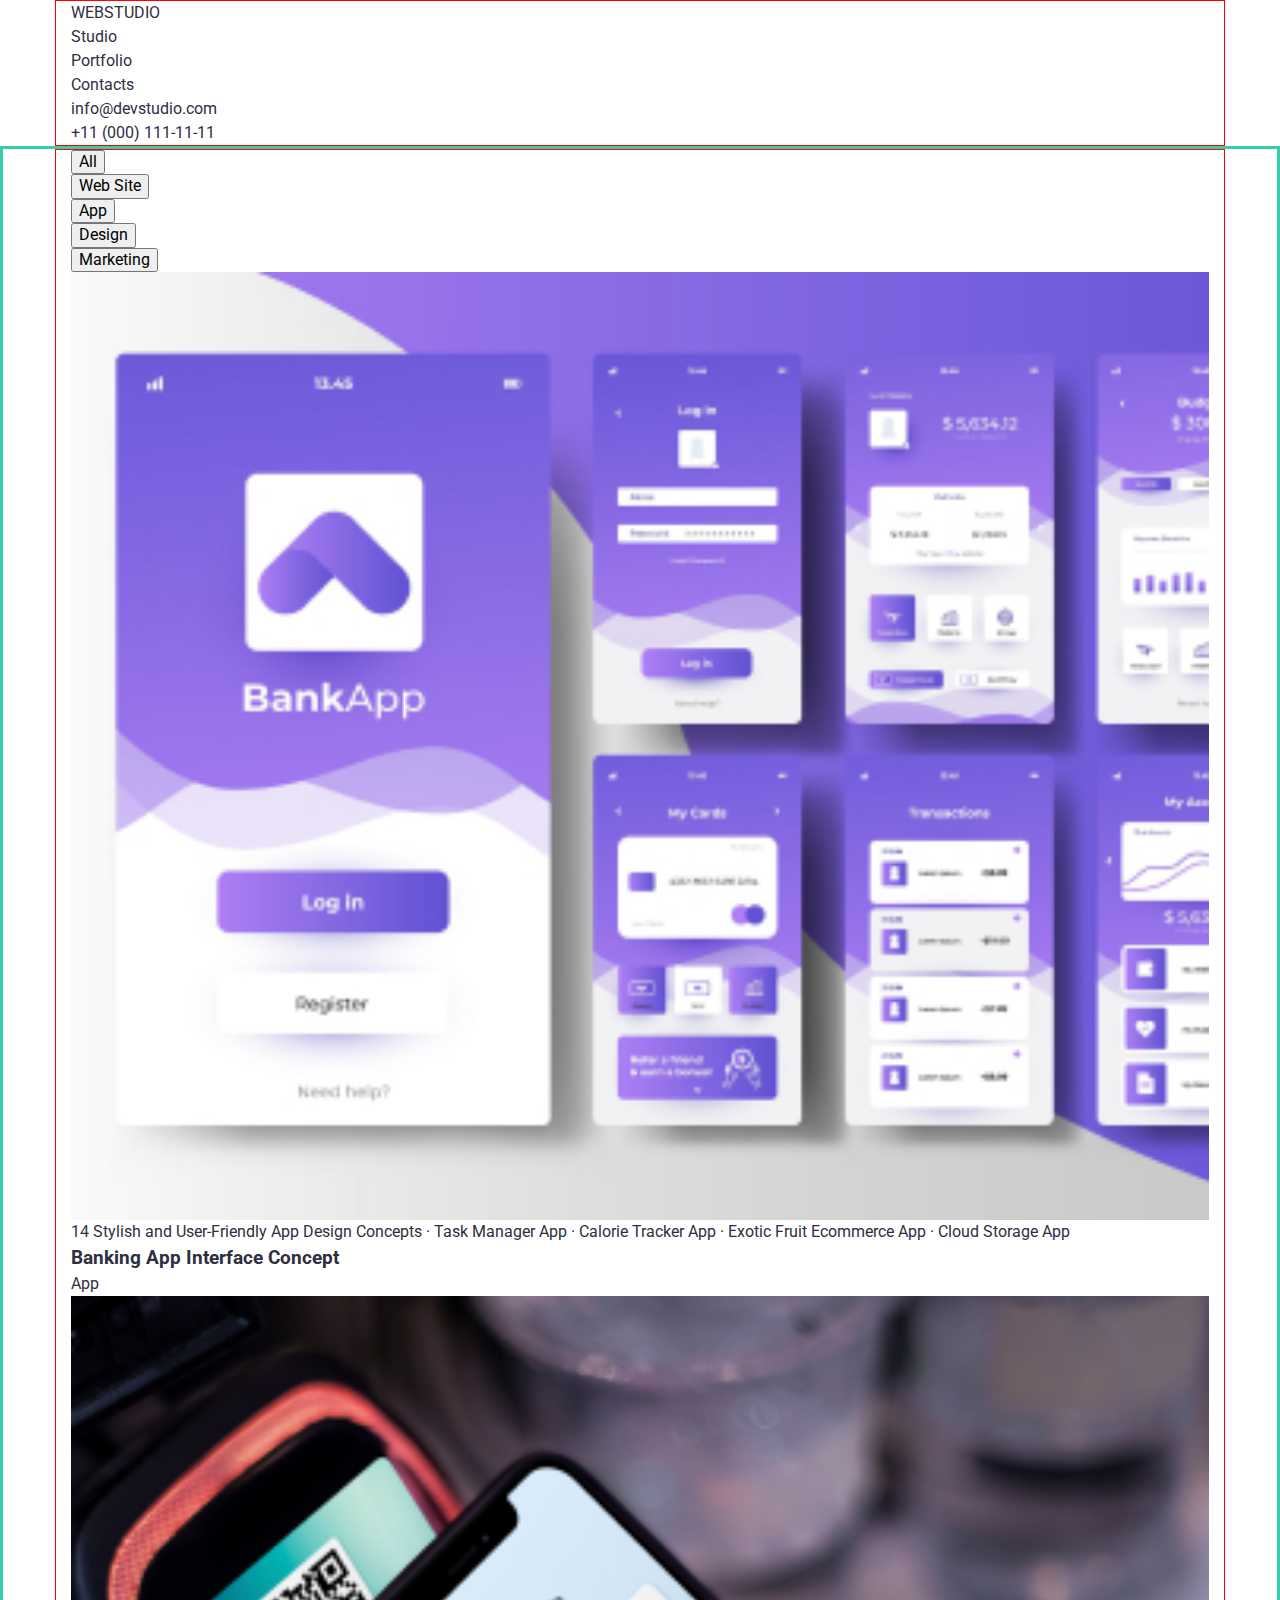
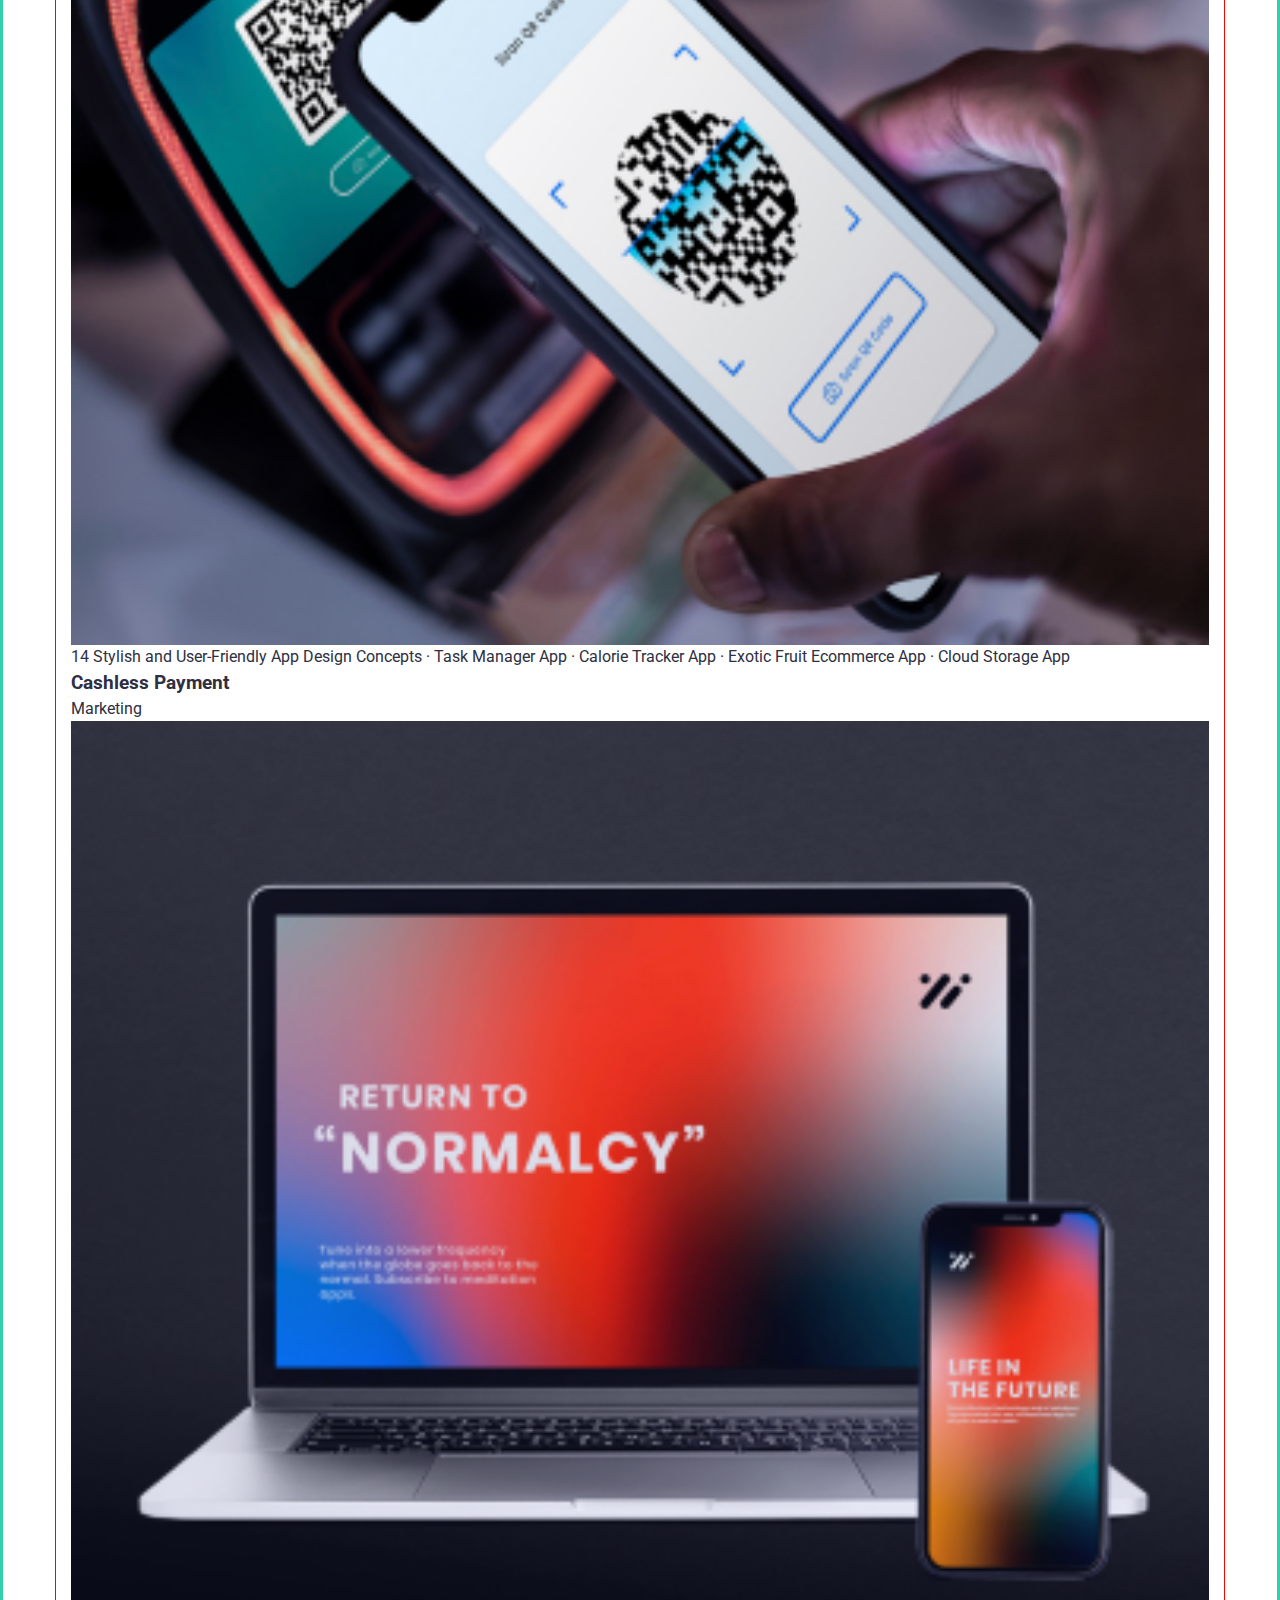
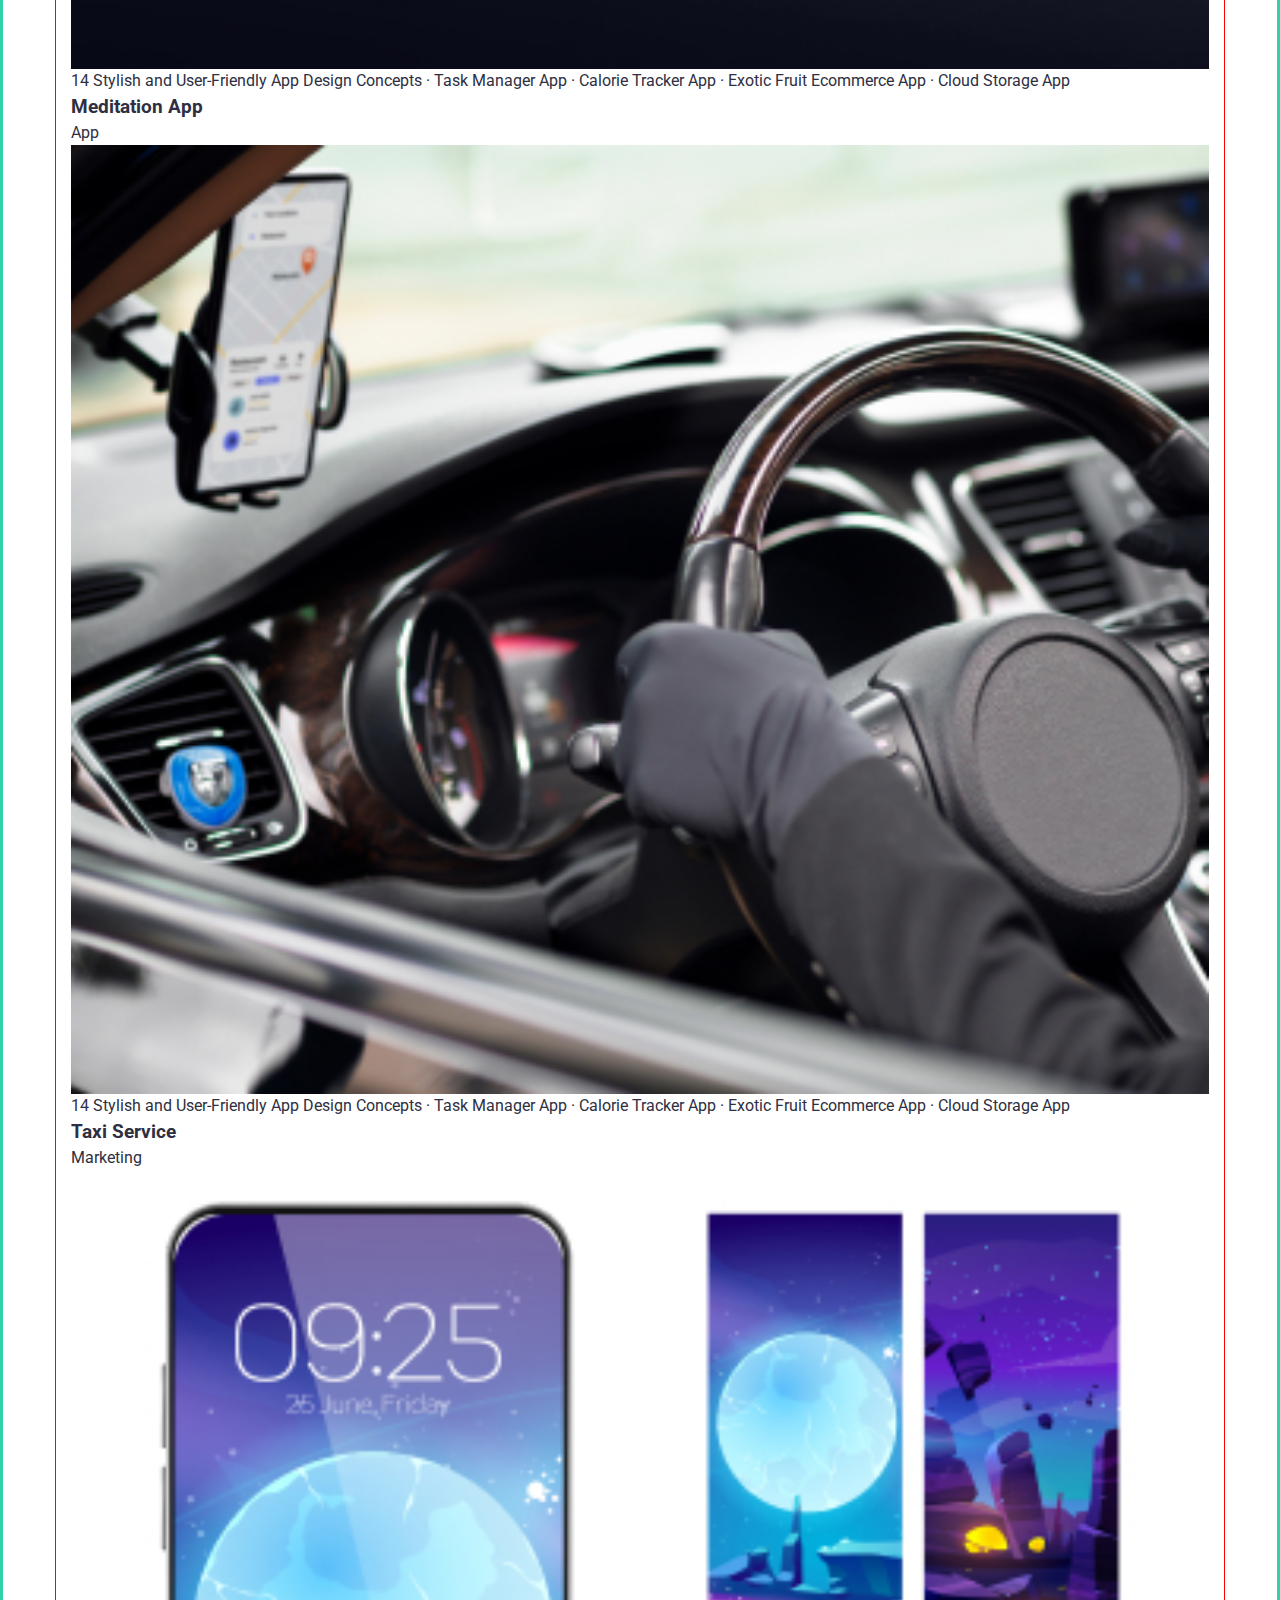
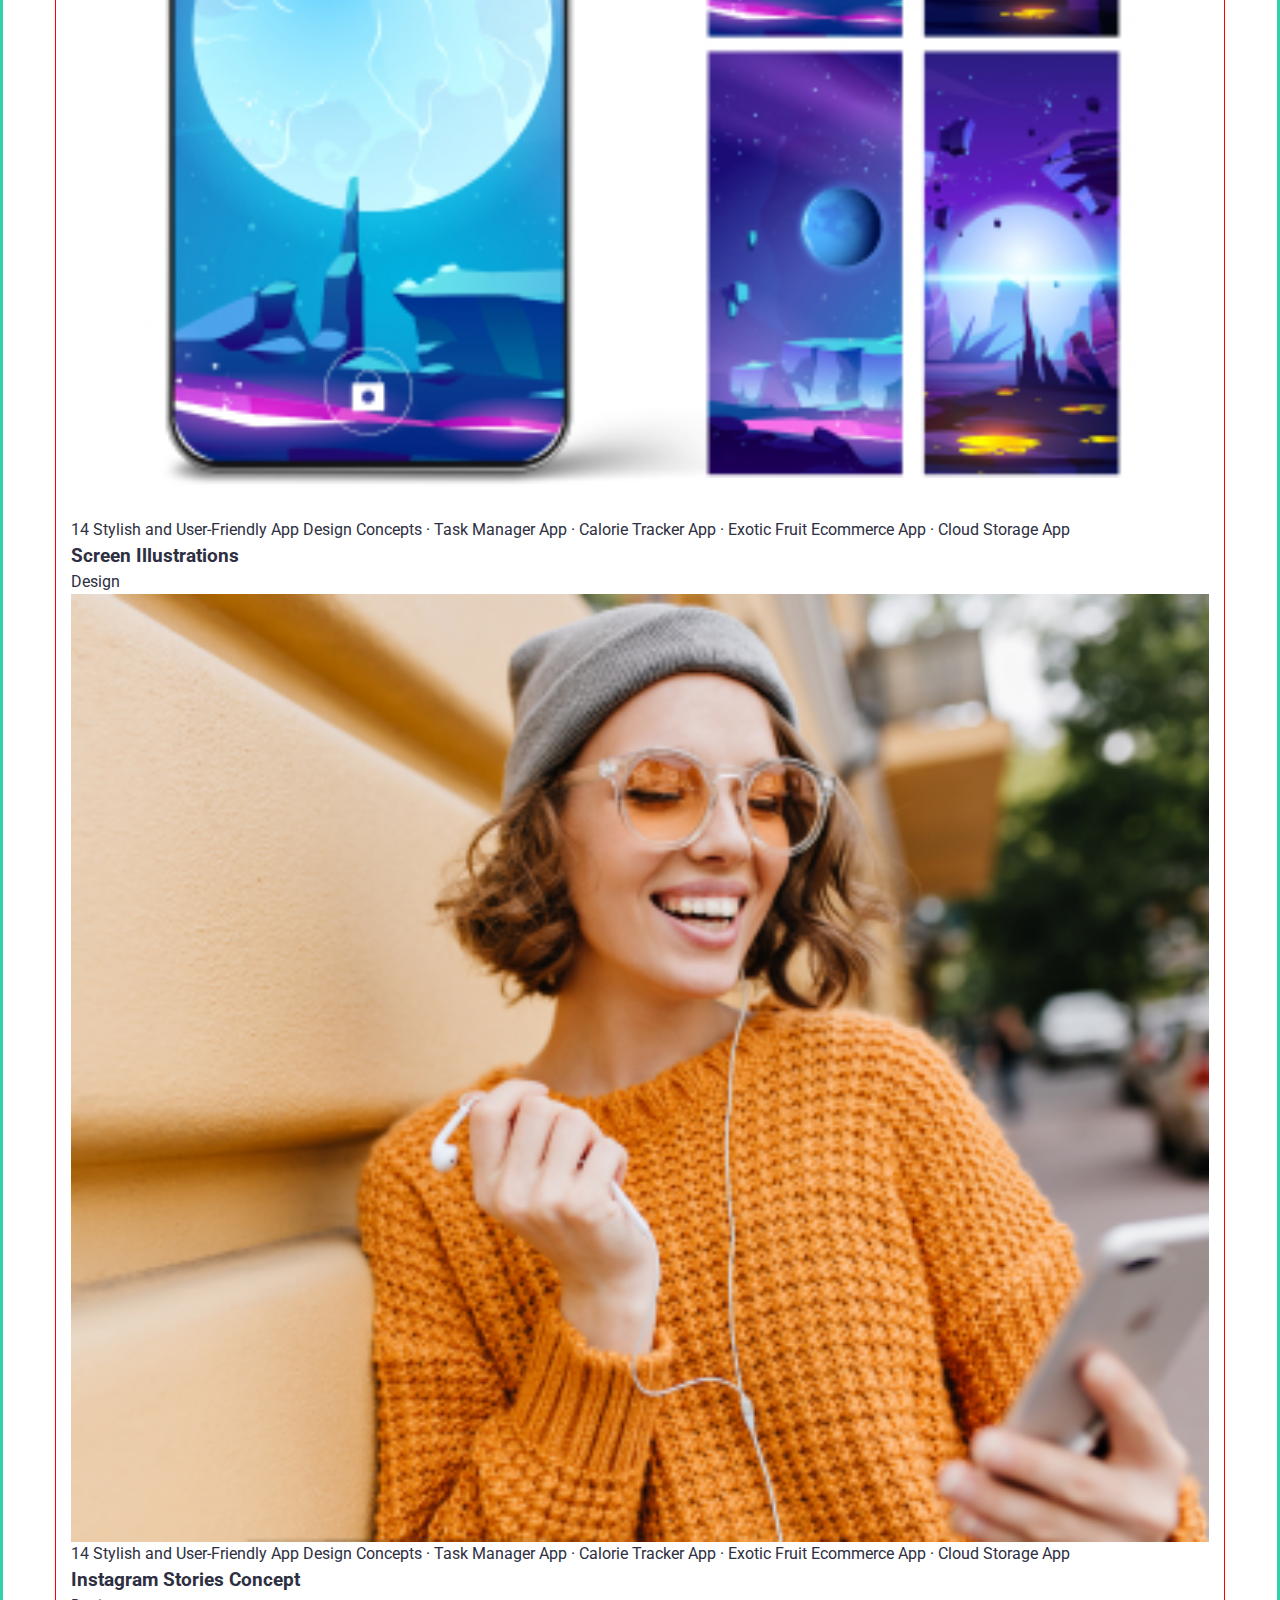
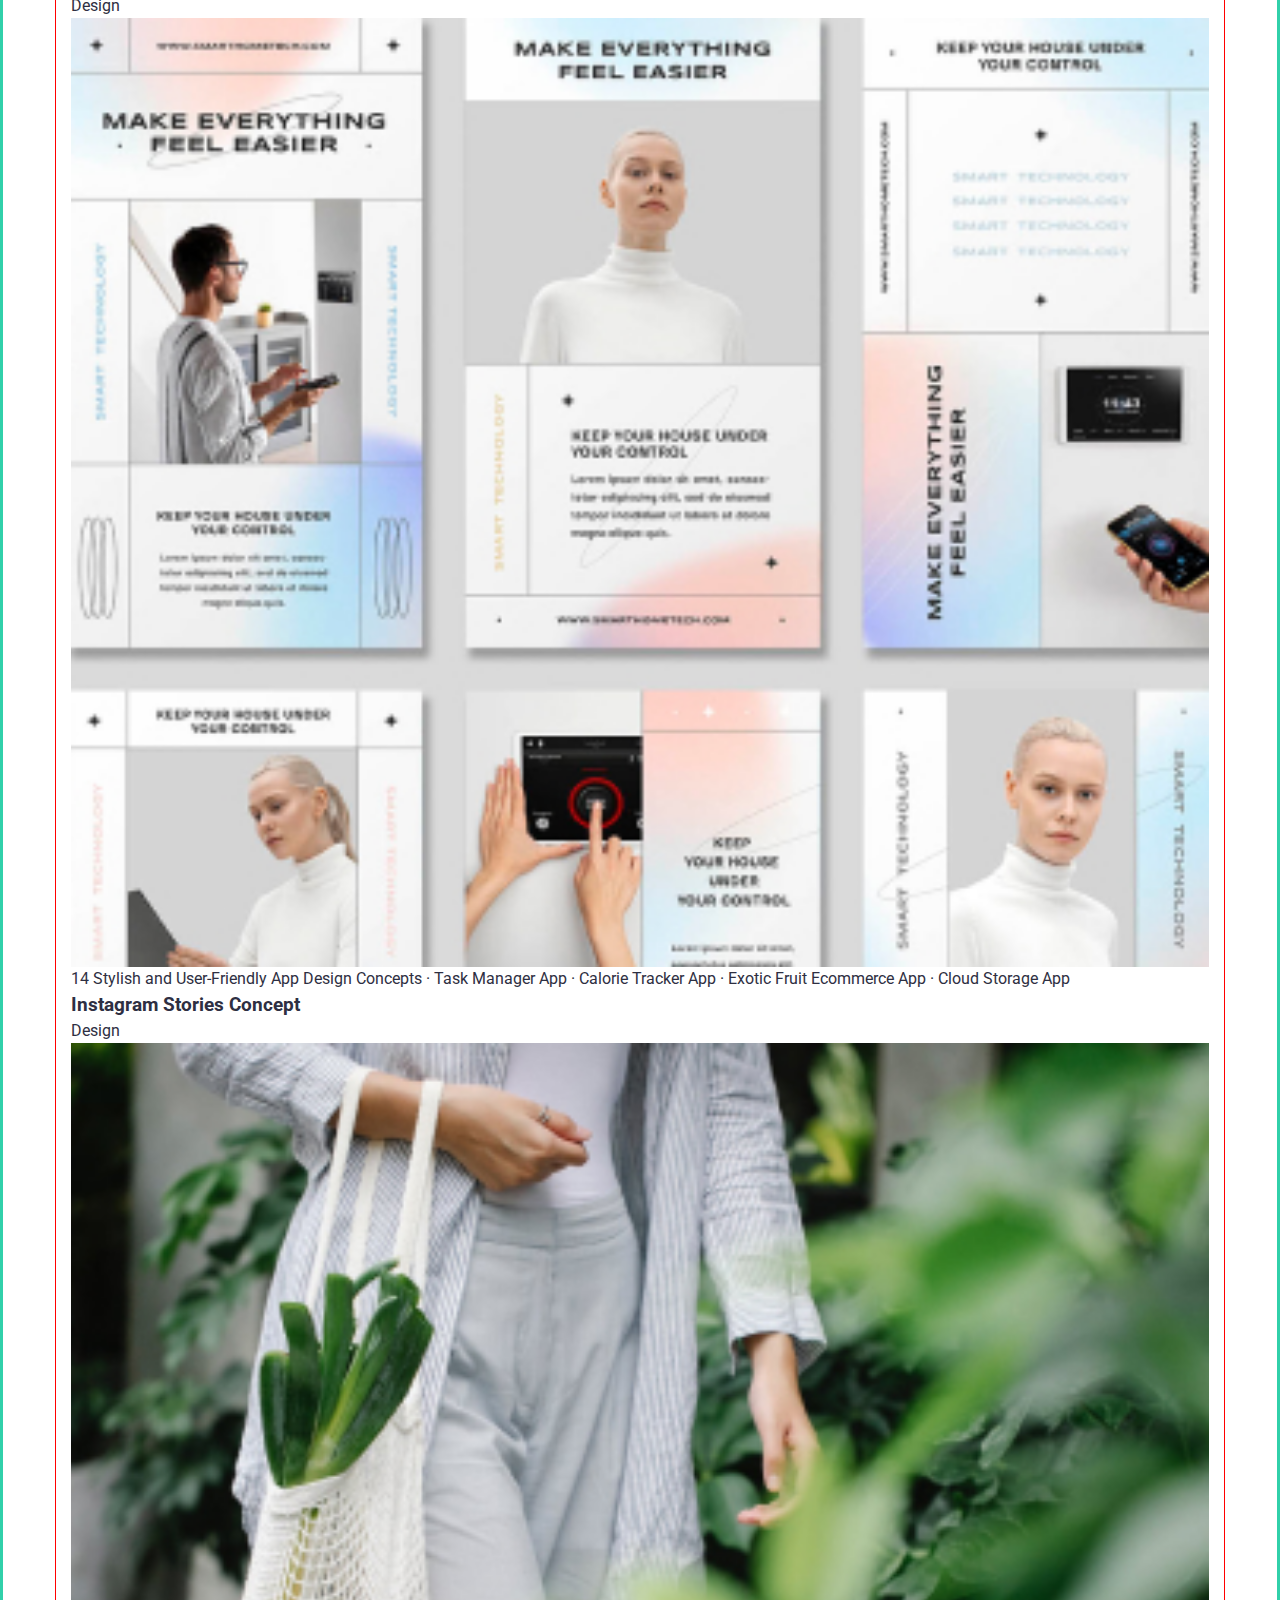
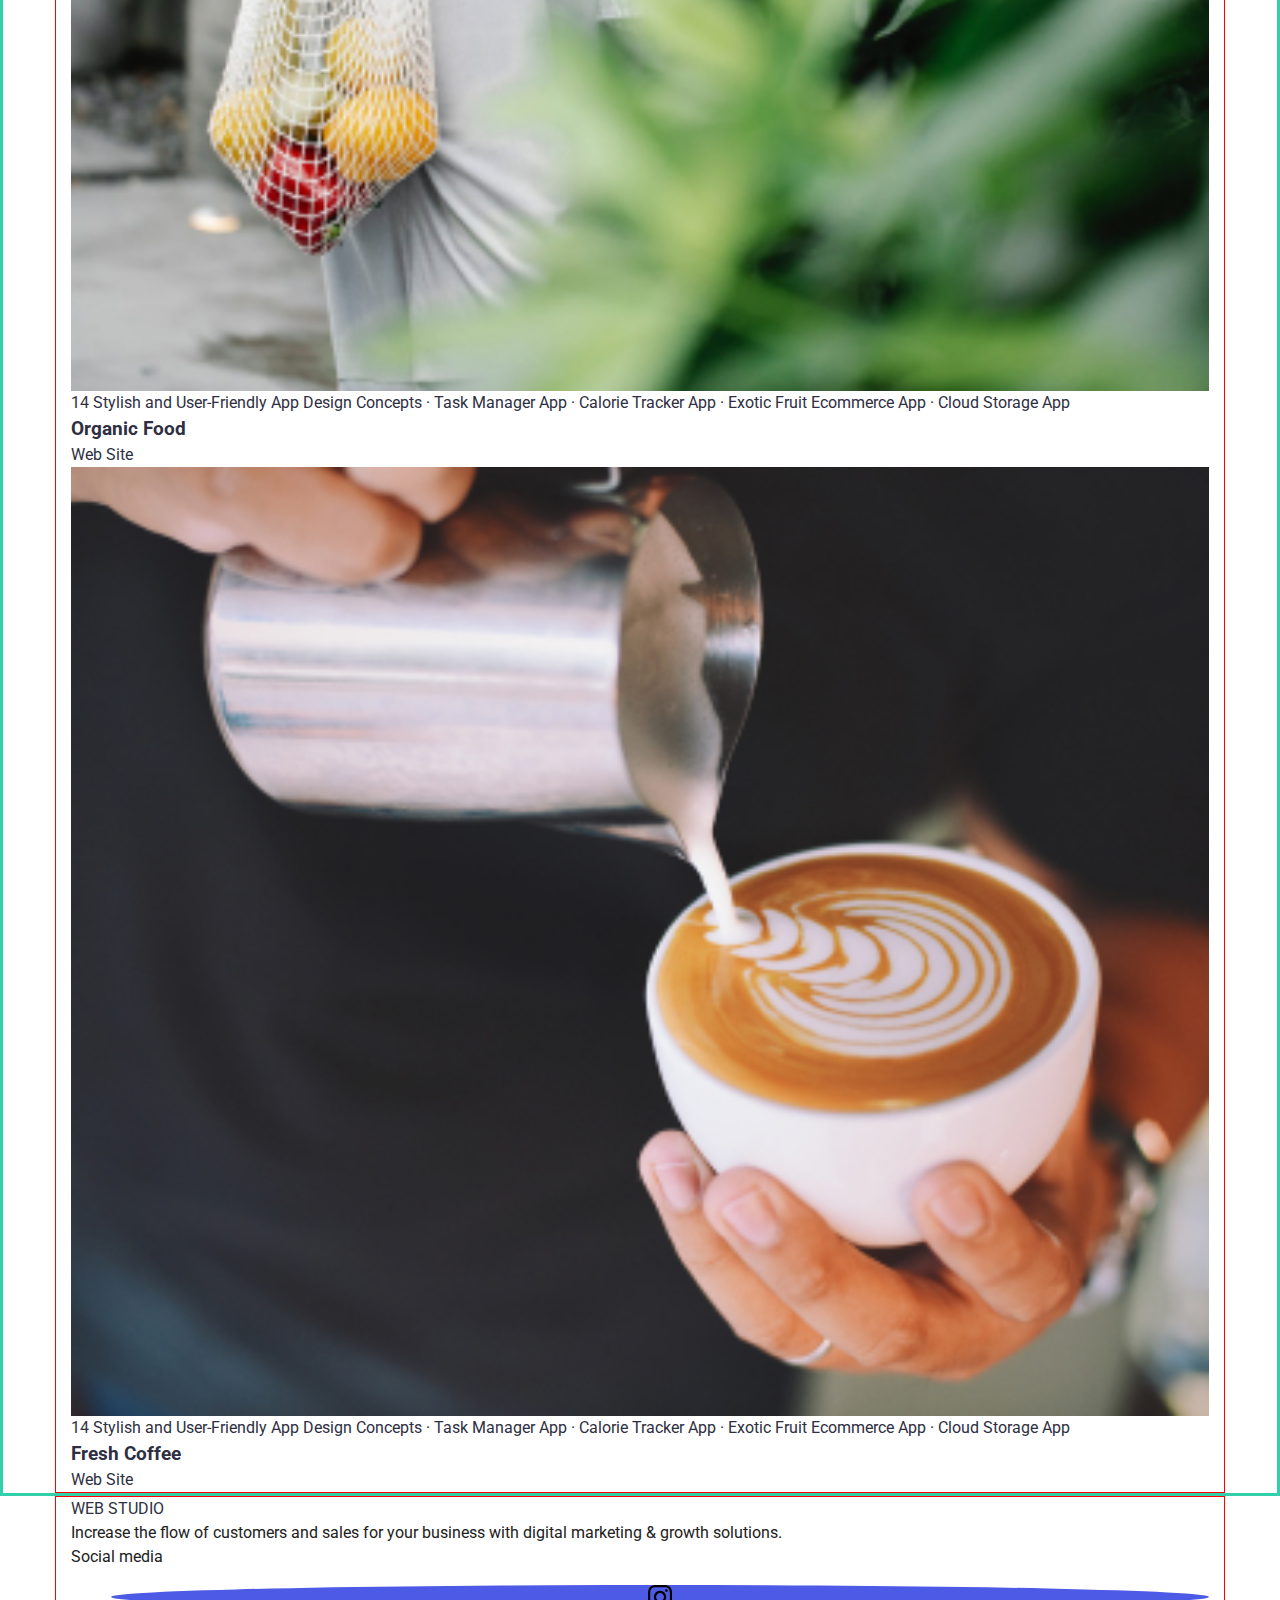
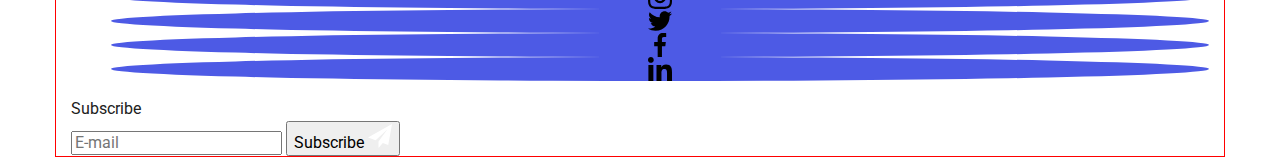
==== commit 0c70fb44: "не розумію що тут потрібно робити" ====
--- a/portfolio.html
+++ b/portfolio.html
@@ -343,26 +343,26 @@
           </ul>
         </div>
         <form class="footer_form">
-            <h2 class="footer_text">Subscribe</h2>
-            <div class="footer_scribe">
-              <label for="user_email" class="footer_email"></label>
-              <input
-                type="email"
-                name="email"
-                id="user_email"
-                placeholder="E-mail"
-              />
-              <button class="button_tlgm">
-                Subscribe
-                <samp>
-                  <svg class="footer_svg" width="24" height="24">
-                    <use href="./img/icons.svg#icon-icon-send"></use>
-                  </svg>
-                </samp>
-              </button>
-            </div>
-          </form>
-        </div>
+          <p class="footer_text">Subscribe</p>
+          <div class="footer_scribe">
+            <label for="user_email" class="footer_email"></label>
+            <input class="footer-input"
+              
+              type="email"
+              name="email"
+              id="user_email"
+              placeholder="E-mail"
+            />
+            <button class="button_tlgm">
+              Subscribe
+              <samp>
+                <svg class="footer_svg" width="24" height="24">
+                  <use href="./img/icons.svg#icon-icon-send"></use>
+                </svg>
+              </samp>
+            </button>
+          </div>
+        </form>
       </div>
     </footer>
   </body>
--- a/Styles/styles.css
+++ b/Styles/styles.css
@@ -29,6 +29,11 @@
 
 body {
   font-family: "Roboto", sans-serif;
+  font-family: -apple-system, BlinkMacSystemFont, "Segoe UI", Roboto, Oxygen,
+    Ubuntu, Cantarell, "Open Sans", "Helvetica Neue", sans-serif;
+  line-height: 1.5;
+  color: #212121;
+  background-color: #fff;
 }
 
 .section {
@@ -60,79 +65,505 @@
 
 .conteiner {
   border: 1px solid red;
+
+  min-width: 320px;
+  max-width: 1170px;
+  padding-left: 15px;
+  padding-right: 15px;
+  margin-left: auto;
+  margin-right: auto;
 }
 
 .section {
   border: 3px solid var(--green-color);
 }
 
-/* TelepfonE==428px */
-
-@media (min-width: 429px) {
-  body {
-    background-color: tomato;
-  }
-}
-
-/* Header */
-
-.header {
-  padding-top: 24px;
-  padding-bottom: 24px;
-}
-
-.header-logo {
-  margin-right: 76px;
-  padding-top: 24px;
-  padding-bottom: 24px;
-}
-
-.header-logo {
-  overflow: hidden;
-}
-
-.header-web {
-  font-family: "Raleway";
-  font-weight: 800;
-  font-size: 18px;
-  line-height: calc(21 / 18);
-  color: var(--ocean-color);
-}
-
-.header-webstudio {
-  font-family: "Raleway";
-  font-weight: 800;
-  font-size: 18px;
-  line-height: calc(21 / 18);
+/* JS */
+.menu-container .menu-toggle {
+  position: absolute;
+  top: 16px;
+  right: 16px;
+  color: #fff;
+}
+
+.page-header {
+  position: relative;
+  box-shadow: 0px 2px 4px -1px rgb(0 0 0 / 20%),
+    0px 4px 5px 0px rgb(0 0 0 / 14%), 0px 1px 10px 0px rgb(0 0 0 / 12%);
+}
+
+.page-header .header-navi {
+  min-height: 80px;
+  display: flex;
+  align-items: center;
+  justify-content: flex-end;
+}
+
+.menu-container {
+  position: fixed;
+  top: 0;
+  left: 0;
+  width: 100vw;
+  height: 100vh;
+  padding: 30px;
+  background-color: var(--white-color);
+  transform: translateX(100%);
+  transition: transform 250ms ease-in-out;
+}
+
+.menu-container.is-open {
+  transform: translateX(0);
+}
+
+.menu-toggle {
+  min-height: 40px;
+  min-width: 40px;
+  display: flex;
+  align-items: center;
+  justify-content: center;
+
+  margin: 0;
+  padding: 0;
+  background-color: transparent;
+  cursor: pointer;
+  border: none;
+  border-radius: 50%;
+  outline: none;
+}
+
+.menu-toggle:hover,
+.menu-toggle:focus {
+  background-color: rgba(0, 0, 0, 0.1);
+}
+
+@media (min-width: 600px) {
+  .menu-toggle {
+    display: none;
+  }
+}
+
+
+/* <!--Top Line--> */
+
+.menu-container .menu-toggle {
+  position: absolute;
+  top: 20px;
+  right: 15px;
+  color: #fff;
+}
+
+.mobile-menu {
+  padding: 0;
+  margin: 0;
+  list-style: none;
+}
+
+.mobile-menu .link {
+  display: block;
+  padding: 10px;
+  color: #fff;
+  text-decoration: none;
+}
+
+.menu {
+  padding: 0;
+  margin: 0;
+  list-style: none;
+  display: flex;
+}
+
+.menu .link {
+  padding: 10px;
+  color: inherit;
+  text-decoration: none;
+}
+
+.menu .link:hover,
+.menu .link:focus {
+  text-decoration: underline;
+}
+
+@media (max-width: 599px) {
+  .menu {
+    display: none;
+  }
+}
+
+/* Hero */
+
+.hero {
+  text-align: center;
+  padding: 188px 0;
+  max-width: 1440px;
+  height: 600px;
+  margin-left: auto;
+  margin-right: auto;
+
+  background-image: linear-gradient(
+      to right,
+      rgba(46, 47, 66, 0.7),
+      rgba(46, 47, 66, 0.7)
+    ),
+    url(../img/people-office.jpg);
+  background-color: rgba(46, 47, 66, 0.7);
+  /* position: relative; */
+}
+
+/* Description */
+
+@media (max-width: 768px) {
+  .boxes {
+    display: none;
+  }
+}
+
+@media (min-width: 768px) {
+  .boxes {
+    display: flex;
+  }
+}
+
+.section_description {
+  padding-top: 120px;
+  padding-bottom: 120px;
+}
+
+.description {
+  display: flex;
+  align-items: center;
+  justify-content: center;
+
+  margin: 0px;
+  padding: 0px;
+}
+
+.description_title:not(:last-child) {
+  margin-right: 24px;
+}
+
+.boxes {
+  /* display: flex; */
+  align-items: center;
+  justify-content: center;
+
+  margin-bottom: 8px;
+  width: 264px;
+  height: 112px;
+
+  background-color: var(--cloud-color);
+
+  @media screen (min-width: 768px) {
+    .boxes {
+      display: flex;
+      align-items: center;
+      justify-content: center;
+      margin-bottom: 8px;
+      width: 264px;
+      height: 112px;
+    }
+  }
+}
+
+.description-list {
+  font-family: "Roboto";
+  font-weight: 500;
+  font-size: 20px;
+  line-height: calc(24 / 20);
   color: var(--naviblue-color);
-}
-
-/*    Hero     */
-
-.hero {
-  padding-top: 112px;
-  padding-bottom: 122px;
-
-align-items: center;
-
-  background-image: url(../img/people-office.jpg);
-}
-
-.hero-title {
-
-  display: flex;
-align-items: center;
-justify-content: center;
+  display: inline;
+}
+
+.coment {
+  margin-top: 8px;
+  font-weight: 400;
+  font-size: 16px;
+  line-height: calc(24 / 16);
+  color: var(--slate-color);
+}
+
+.description_img {
+  display: flex;
+  padding-bottom: 8px;
+}
+
+.disc_img {
+  background-color: var(--cloud-color);
+}
+
+/* About */
+
+@media (max-width: 768px) {
+  .about_conteiner {
+    display: none;
+  }
+}
+
+.about_conteiner {
+  background-color: var(--white-color);
+  padding-bottom: 120px;
+}
+
+.about-work {
+  font-weight: 700;
   margin-bottom: 72px;
-  margin-left: 54px;
-  width: 320px;
-}
-
-.hero_btm {
-  width: 159px;
-  height: 56px;
-
+  text-align: center;
+  font-size: 36px;
+  line-height: calc(40 / 36);
+  color: var(--naviblue-color);
+}
+
+.about_work {
+  display: flex;
+}
+
+.about_img:not(:last-child) {
+  margin-right: 24px;
+}
+
+.thumb {
+  max-width: 100%;
+  height: auto;
+}
+
+/* Our team */
+
+.section_team {
+  /* padding-top: 120px;
+  padding-bottom: 120px; */
+  background-color: var(--cloud-color);
+}
+
+.team_tekst {
+  /* margin-bottom: 72px; */
+  font-weight: 700;
+  font-size: 36px;
+  line-height: calc(40 / 36);
+  /* text-align: center; */
+  color: var(--naviblue-color);
+}
+
+/* @media (min-width: 768px) {
+  .user_team:not(:last-child) {
+    margin-right: 24px;
+  }
+  .user_team:nth-child(2n) {
+    margin-right: 0;
+  }
+  .user_team:nth-last-child(-n + 3) {
+    margin-bottom: 24px;
+  }
+   .user_team {
+    margin-right: 24px;
+  }
+   .user_team {
+    display: flex;
+    text-align: center;
+  }
+} */
+
+/* @media (min-width: 468px) {
+  .team_img:not(:last-child) {
+    margin-right: 24px;
+  }
+  .team_img:nth-child(2n) {
+    margin-right: 0;
+  }
+   .team_img:nth-last-child(-n + 3) { 
+     margin-bottom: 0; 
+  } 
+   .user_team {
+    display: flex;
+    text-align: center;
+  }
+} */
+
+/* @media (min-width: 428px) {
+  .social-icon {
+    display: flex;
+  }
+} */
+
+/* .user_team {
+  @media screen and (min-width: 768px) {
+    display: flex;
+    text-align: center;
+  }
+} */
+
+.team_img {
+  width: 264px;
+  background-color: var(--white-color);
+}
+
+.team_img {
+  border-radius: 0px 0px 4px 4px;
+  box-shadow: 1px 1px 3px rgba(0, 0, 0, 0.12), 1px 2px 1px rgba(0, 0, 0, 0.2);
+}
+
+/* @media (min-width: 428px) {
+  .team_img:not(:last-child) {
+    margin-right: 24px;
+  }
+} */
+
+/* .team_img:not(:last-child) {
+  margin-right: 24px;
+} */
+
+.our_img {
+  /* margin-bottom: 24px; */
+  /* display: block; */
+  background-color: #fff;
+}
+
+.name {
+  margin-bottom: 8px;
+  font-weight: 500;
+  font-size: 16px;
+  line-height: calc(19 / 16);
+  color: var(--naviblue-color);
+}
+
+.team_work {
+  margin-bottom: 8px;
+  font-weight: 400;
+  font-size: 16px;
+  line-height: calc(19 / 16);
+  color: var(--slate-color);
+}
+
+.social-icon {
   /* display: flex;
   align-items: center;
   justify-content: center; */
-}
+
+  padding: 0;
+
+  /* margin-bottom: 32px; */
+}
+
+.social-item {
+  width: 40px;
+  height: 40px;
+  border-radius: 50%;
+}
+
+.social-item:not(:last-child) {
+  margin-right: 24px;
+}
+
+.social-link {
+  width: 100%;
+  height: 100%;
+  display: flex;
+  align-items: center;
+  justify-content: center;
+  border-radius: 50%;
+  color: var(--cloud-color);
+  background-color: var(--iris-color);
+
+  transition: color 250ms cubic-bezier(0.4, 0, 0.2, 1),
+    background-color 250ms cubic-bezier(0.4, 0, 0.2, 1);
+}
+
+.social-icon .icon {
+  transition: color 250ms cubic-bezier(0.4, 0, 0.2, 1),
+    background-color 250ms cubic-bezier(0.4, 0, 0.2, 1);
+
+  fill: currentColor;
+}
+
+.social-icon .icon:focus,
+.social-icon .icon:hover,
+.user_team .social-link:hover,
+.user_team .social-link:focus {
+  background-color: var(--ocean-color);
+  color: var(--white-color);
+}
+
+/* Modal */
+
+.backdrop {
+  position: fixed;
+  left: 0;
+  top: 0;
+  width: 100%;
+  height: 100%;
+  background-color: rgba(0, 0, 0, 0.5);
+
+  overflow-y: scroll;
+
+  opacity: 1;
+  transition: opacity 250ms cubic-bezier(0.4, 0, 0.2, 1);
+}
+
+.backdrop.is-hidden {
+  opacity: 0;
+  pointer-events: none;
+}
+
+.backdrop.is-hidden .modal {
+  transform: translate(-50%, -50%) scale(0.9);
+}
+
+.modal {
+  position: absolute;
+  width: 100%;
+  max-width: 408px;
+  min-height: 584px;
+  top: 50%;
+  left: 50%;
+  border-radius: 4px;
+  padding: 15px;
+  background-color: var(--white-color);
+
+  transform: translate(-50%, -50%) scale(1);
+  transition: transform 250ms cubic-bezier(0.4, 0, 0.2, 1);
+
+  @media (min-width 392px) {
+    position: absolute;
+    max-width: 408px;
+    min-height: 584px;
+    top: 50%;
+    left: 50%;
+  }
+}
+
+.modal_img {
+  position: absolute;
+  top: 24px;
+  right: 24px;
+  width: 24px;
+  height: 24px;
+  display: flex;
+  align-items: center;
+  justify-content: center;
+  border-radius: 50%;
+  border: 1px solid rgba(0, 0, 0, 0.1);
+
+  color: var(--naviblue-color);
+  background: var(--cornflower-color);
+
+  cursor: pointer;
+
+  transition: color 250ms cubic-bezier(0.4, 0, 0.2, 1),
+    background-color 250ms cubic-bezier(0.4, 0, 0.2, 1);
+}
+
+.modal_close {
+  position: absolute;
+
+  display: flex;
+  align-items: center;
+  justify-content: center;
+
+  fill: currentColor;
+
+  cursor: pointer;
+}
+
+.modal_img:hover,
+.modal_img:focus {
+  color: var(--white-color);
+  background-color: var(--ocean-color);
+}
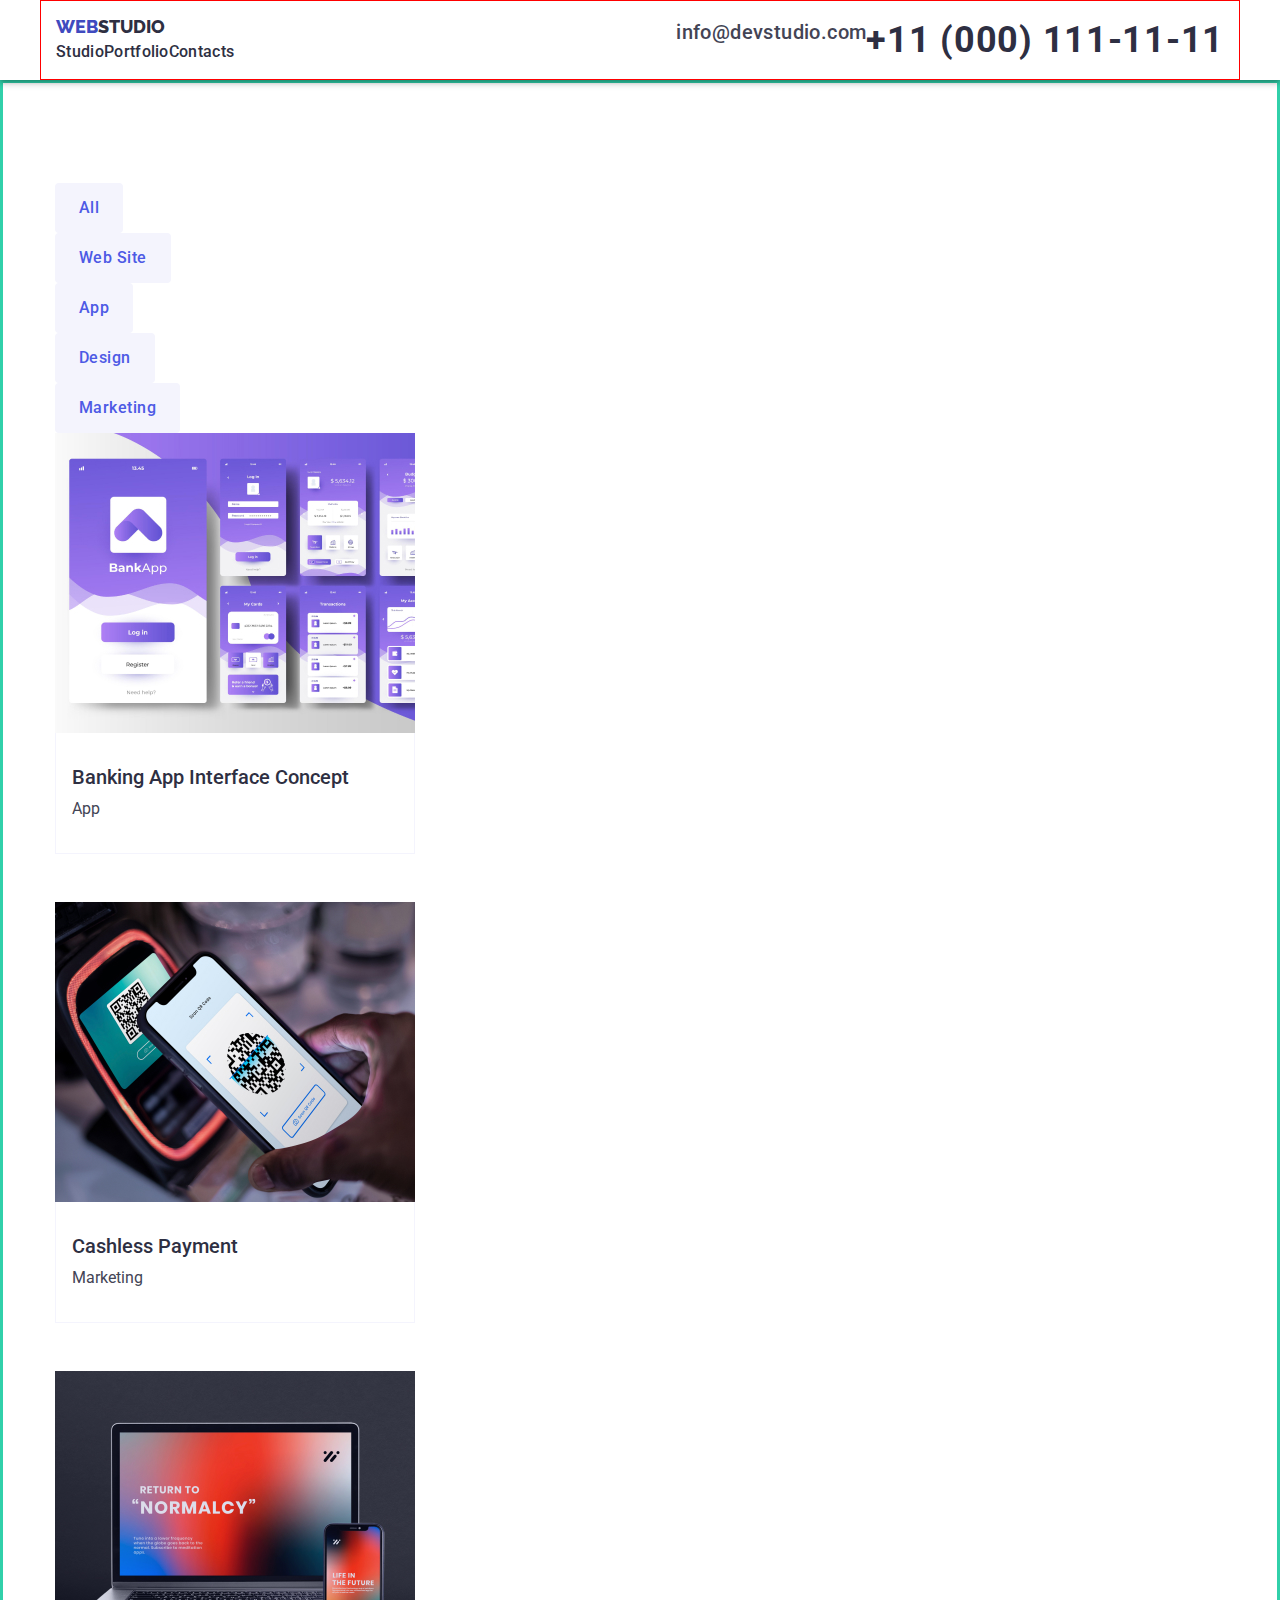
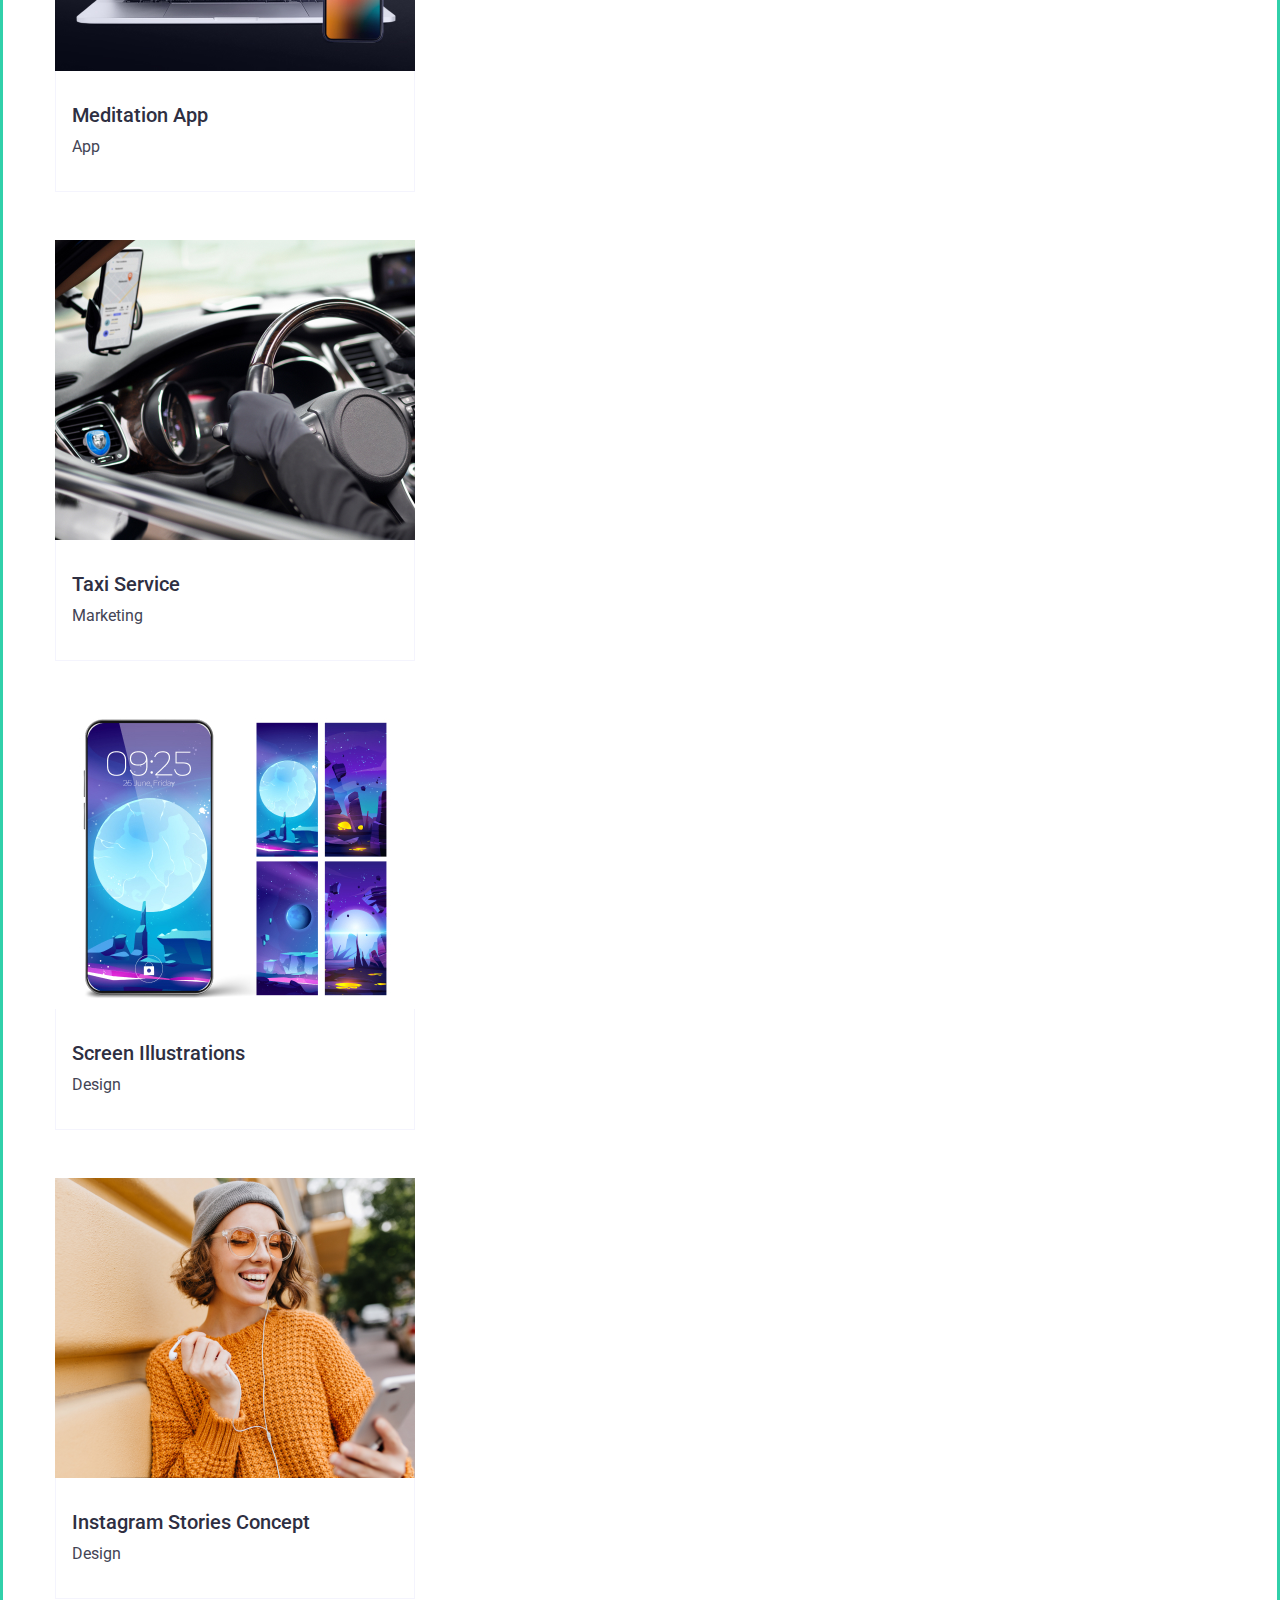
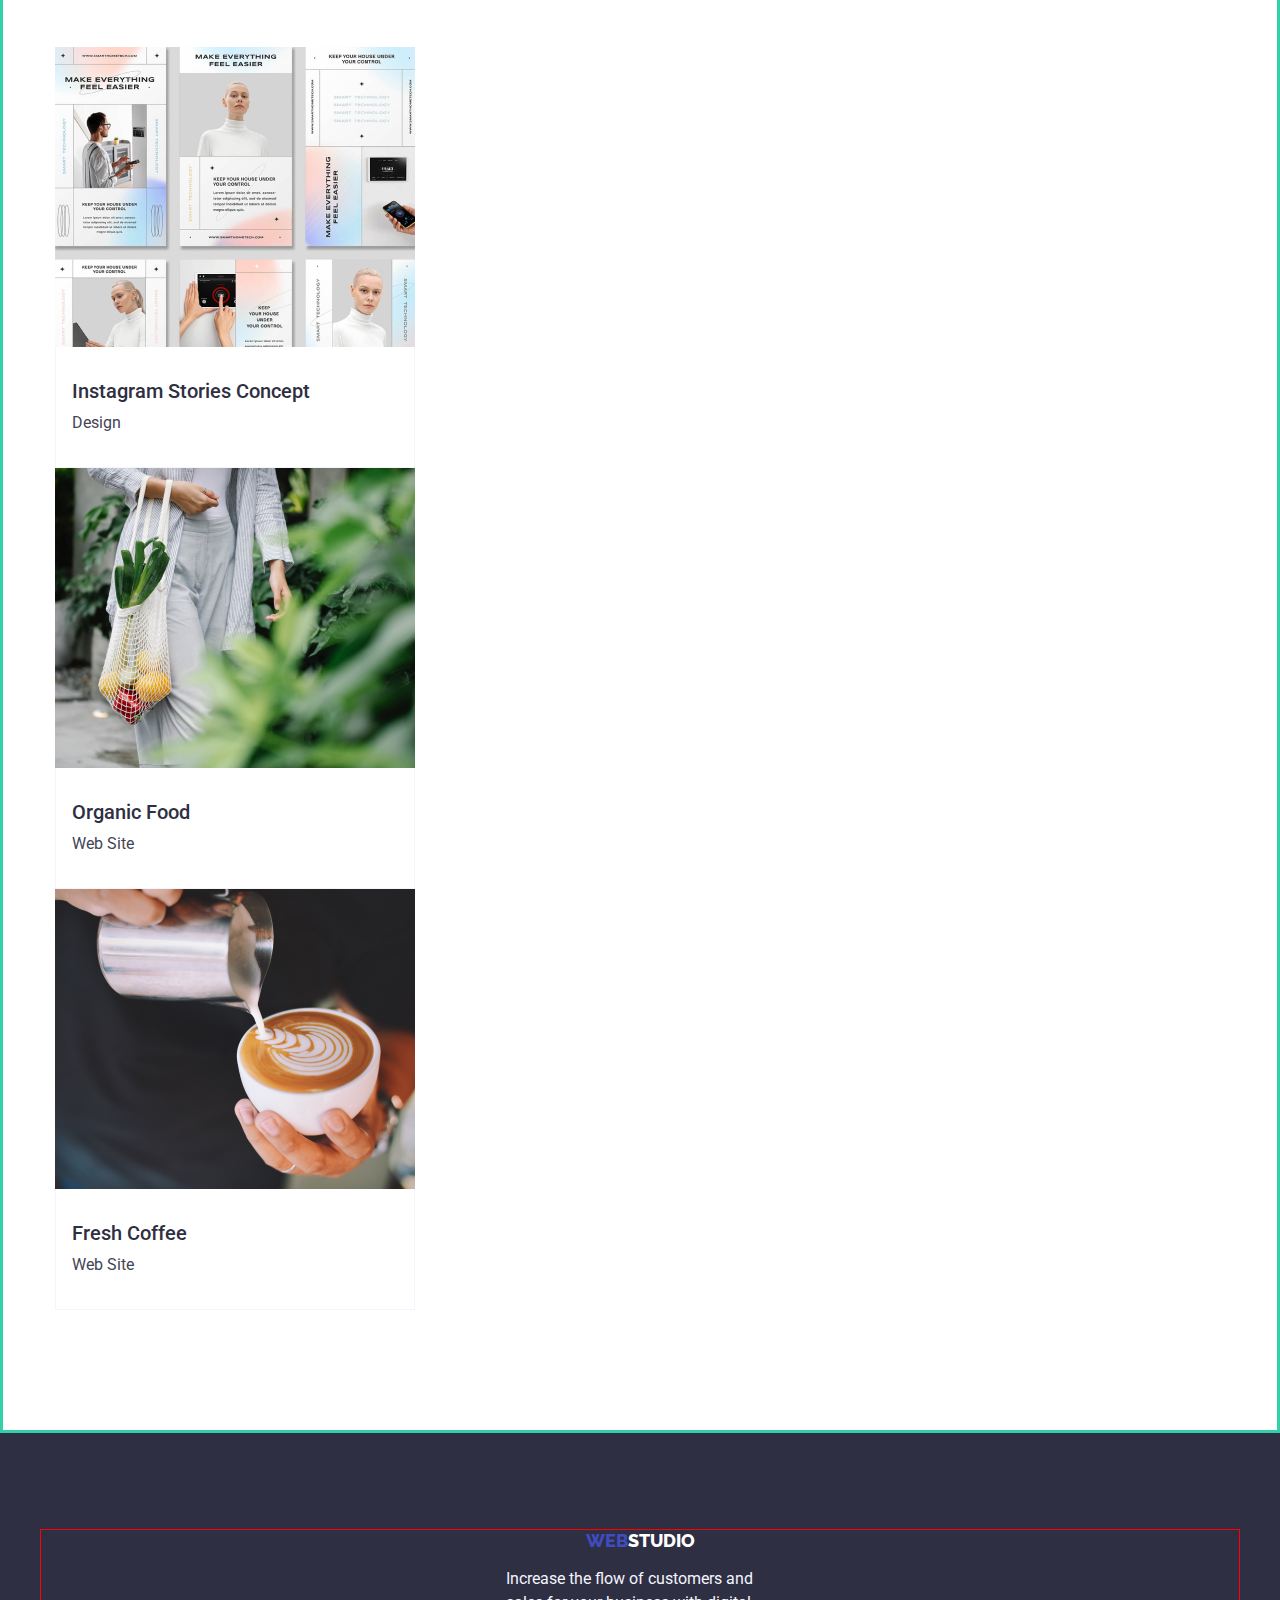
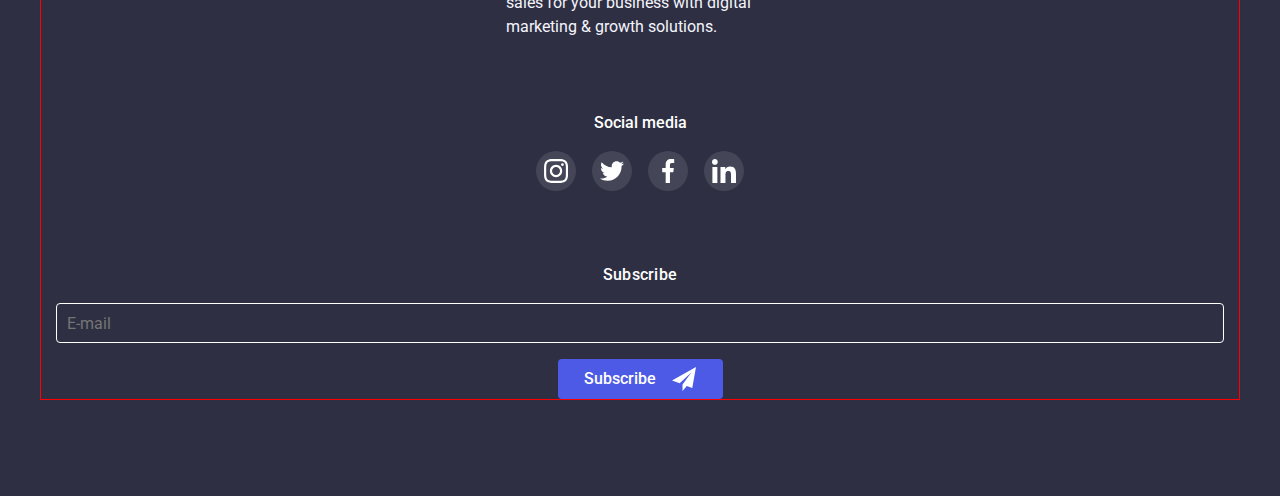
==== commit 2405f1e8: "мучаюсь с портфолио" ====
--- a/portfolio.html
+++ b/portfolio.html
@@ -15,11 +15,15 @@
       href="https://cdnjs.cloudflare.com/ajax/libs/modern-normalize/1.1.0/modern-normalize.min.css"
     />
     <link rel="stylesheet" href="./Styles/styles.css" />
+    <link rel="stylesheet" href="./Styles/icons.css" />
+    <link rel="stylesheet" href="./Styles/mobile.css" />
+    <link rel="stylesheet" href="./Styles/tablet.css" />
+    <link rel="stylesheet" href="./Styles/desktop.css" />
     <title>Portfolio</title>
   </head>
   <body>
     <!--Header-->
-    <header class="header">
+    <header class="page-header">
       <div class="conteiner header-navi">
         <nav class="navi">
           <a
@@ -29,31 +33,31 @@
             ><span class="header-web">WEB</span
             ><span class="header-webstudio">STUDIO</span></a
           >
-          <ul class="header-list list">
-            <li class="header-item">
+          <ul class="header-list menu">
+            <li class="header-item list">
               <a
-                class="header-contac"
+                class="header-contac current"
                 href="./index.html"
                 rel="noopeper noreforrer nofollow"
                 >Studio</a
               >
             </li>
-            <li class="header-item">
+            <li class="header-item list">
               <a
-                class="header-contac current"
+                class="header-contac"
                 href="./portfolio.html"
                 rel="noopeper noreforrer nofollow"
                 >Portfolio</a
               >
             </li>
-            <li class="header-item">
+            <li class="header-item list">
               <a class="header-contac" href="">Contacts</a>
             </li>
           </ul>
         </nav>
         <!--Top Line-->
-        <ul class="out_list list">
-          <li class="item">
+        <ul class="out_list menu">
+          <li class="item list">
             <a
               class="mail"
               href="mailto:info@devstudio.com"
@@ -62,12 +66,110 @@
               info@devstudio.com
             </a>
           </li>
-          <li class="item">
+          <li class="item list">
             <a class="tel" href="tel:+11(000)1111111">+11 (000) 111-11-11</a>
           </li>
         </ul>
+        <button class="menu-toggle js-open-menu">
+          <svg
+            width="24"
+            height="24"
+            fill="currentColor"
+            viewBox="0 0 20 20"
+            xmlns="http://www.w3.org/2000/svg"
+          >
+            <path
+              fill-rule="evenodd"
+              d="M3 5a1 1 0 011-1h12a1 1 0 110 2H4a1 1 0 01-1-1zM3 10a1 1 0 011-1h12a1 1 0 110 2H4a1 1 0 01-1-1zM3 15a1 1 0 011-1h12a1 1 0 110 2H4a1 1 0 01-1-1z"
+              clip-rule="evenodd"
+            ></path>
+          </svg>
+        </button>
       </div>
     </header>
+    <div class="menu-container js-menu-container">
+      <button class="menu-toggle js-close-menu">
+        <svg
+          fill="currentColor"
+          viewBox="0 0 20 20"
+          xmlns="http://www.w3.org/2000/svg"
+          width="24"
+          height="24"
+        >
+          <path
+            fill-rule="evenodd"
+            d="M4.293 4.293a1 1 0 011.414 0L10 8.586l4.293-4.293a1 1 0 111.414 1.414L11.414 10l4.293 4.293a1 1 0 01-1.414 1.414L10 11.414l-4.293 4.293a1 1 0 01-1.414-1.414L8.586 10 4.293 5.707a1 1 0 010-1.414z"
+            clip-rule="evenodd"
+          ></path>
+        </svg>
+      </button>
+      <ul class="header-list mobile-menu">
+        <li class="header-item link list">
+          <a
+            class="header-contac current"
+            href="./index.html"
+            rel="noopeper noreforrer nofollow"
+            >Studio</a
+          >
+        </li>
+        <li class="header-item link list">
+          <a
+            class="header-contac"
+            href="./portfolio.html"
+            rel="noopeper noreforrer nofollow"
+            >Portfolio</a
+          >
+        </li>
+        <li class="header-item link list">
+          <a class="header-contac" href="">Contacts</a>
+        </li>
+      </ul>
+      <!--Top Line-->
+      <ul class="out_list mobile-menu">
+        <li class="item link list">
+          <a class="tel" href="tel:+11(000)1111111">+11 (000) 111-11-11</a>
+        </li>
+        <li class="item link list">
+          <a
+            class="mail"
+            href="mailto:info@devstudio.com"
+            rel="noopeper noreforrer nofollow"
+          >
+            info@devstudio.com
+          </a>
+        </li>
+      </ul>
+      <ul class="social-icon header-social-icon">
+        <li class="social-item">
+          <a href="" class="social-link">
+            <svg class="icon" width="16" height="16">
+              <use href="./img/icons.svg#icon-instagram-2"></use>
+            </svg>
+          </a>
+        </li>
+        <li class="social-item">
+          <a href="" class="social-link">
+            <svg class="icon" width="16" height="16">
+              <use href="./img/icons.svg#icon-twitter-1"></use>
+            </svg>
+          </a>
+        </li>
+        <li class="social-item">
+          <a href="" class="social-link">
+            <svg class="icon" width="16" height="16">
+              <use href="./img/icons.svg#icon-facebook-1"></use>
+            </svg>
+          </a>
+        </li>
+        <li class="social-item">
+          <a href="" class="social-link">
+            <svg class="icon" width="16" height="16">
+              <use href="./img/icons.svg#icon-linkedin-1"></use>
+            </svg>
+          </a>
+        </li>
+      </ul>
+    </div>
     <!--Section Portfolio-->
     <section class="section section_portfolio">
       <div class="conteiner conteiner_portfolio">
@@ -304,7 +406,9 @@
             <span class="header-web">WEB</span>
             <span class="web_studio">STUDIO</span></a
           >
-          <p class="footer-link">
+        </div>
+        <div class="footer-link">
+          <p class="footer-coment">
             Increase the flow of customers and sales for your business with
             digital marketing & growth solutions.
           </p>
@@ -342,28 +446,34 @@
             </li>
           </ul>
         </div>
-        <form class="footer_form">
-          <p class="footer_text">Subscribe</p>
-          <div class="footer_scribe">
-            <label for="user_email" class="footer_email"></label>
-            <input class="footer-input"
-              
-              type="email"
-              name="email"
-              id="user_email"
-              placeholder="E-mail"
-            />
-            <button class="button_tlgm">
-              Subscribe
-              <samp>
-                <svg class="footer_svg" width="24" height="24">
-                  <use href="./img/icons.svg#icon-icon-send"></use>
-                </svg>
-              </samp>
-            </button>
-          </div>
-        </form>
+        <div class="form-links">
+          <form class="footer_form">
+            <p class="footer_text">Subscribe</p>
+            <div class="footer_scribe">
+              <input
+                class="footer-input"
+                type="text"
+                type="email"
+                name="email"
+                id="user_email"
+                placeholder="E-mail"
+              />
+              <div class="footer-button">
+                <button class="button_tlgm" type="submit">
+                  Subscribe
+                  <samp>
+                    <svg class="footer_svg" width="24" height="24">
+                      <use href="./img/icons.svg#icon-icon-send"></use>
+                    </svg>
+                  </samp>
+                </button>
+              </div>
+            </div>
+          </form>
+        </div>
       </div>
     </footer>
+    <script src="./js/modal.js"></script>
+    <script src="./mobile-js/mobile-menu.js"></script>
   </body>
 </html>
--- a/Styles/styles.css
+++ b/Styles/styles.css
@@ -83,7 +83,7 @@
   position: absolute;
   top: 16px;
   right: 16px;
-  color: #fff;
+  color: var(--slate-color);
 }
 
 .page-header {
@@ -96,7 +96,7 @@
   min-height: 80px;
   display: flex;
   align-items: center;
-  justify-content: flex-end;
+  justify-content: space-between;
 }
 
 .menu-container {
@@ -104,9 +104,11 @@
   top: 0;
   left: 0;
   width: 100vw;
-  height: 100vh;
-  padding: 30px;
+  /* height: 796px; */
+  padding: 80px 35px 40px 40px;
+
   background-color: var(--white-color);
+
   transform: translateX(100%);
   transition: transform 250ms ease-in-out;
 }
@@ -124,9 +126,13 @@
 
   margin: 0;
   padding: 0;
-  background-color: transparent;
+
+  background-color: var(--white-color);
+  color: #2e2f42;
+  border: 1px solid #e7e9fc;
+
   cursor: pointer;
-  border: none;
+  /* border: none; */
   border-radius: 50%;
   outline: none;
 }
@@ -142,14 +148,99 @@
   }
 }
 
+.header-web {
+  font-family: "Raleway";
+  font-weight: 800;
+  font-size: 18px;
+  line-height: calc(21 / 18);
+  color: var(--ocean-color);
+}
+
+.header-webstudio {
+  font-family: "Raleway";
+  font-weight: 800;
+  font-size: 18px;
+  line-height: calc(21 / 18);
+  color: var(--naviblue-color);
+}
+
+.header-navi .header-contac {
+  padding-top: 24px;
+  padding-bottom: 24px;
+  font-weight: 500;
+  font-size: 16px;
+  line-height: calc(24 / 16);
+
+  transition: color 250ms cubic-bezier(0.4, 0, 0.2, 1);
+}
+
+.mail {
+  font-weight: 400;
+  font-size: 16px;
+  line-height: calc(24 / 16);
+  letter-spacing: 0.02em;
+  color: var(--slate-color);
+
+  transition: color 250ms cubic-bezier(0.4, 0, 0.2, 1);
+}
+
+.tel {
+  height: 16px;
+  font-weight: 400;
+  font-size: 16px;
+  line-height: calc(24 / 16);
+  letter-spacing: 0.02em;
+  color: var(--slate-color);
+
+  transition: color 250ms cubic-bezier(0.4, 0, 0.2, 1);
+}
+
+.header-contac:focus,
+.header-contac:hover,
+.mail:hover,
+.mail:focus,
+.tel:hover,
+.tel:focus {
+  color: var(--ocean-color);
+}
+
+.current {
+  color: var(--ocean-color);
+}
+
+/* .current::after {
+  position: absolute;
+  content: "";
+  display: block;
+  width: 100%;
+  height: 4px;
+  background: var(--ocean-color);
+  border-radius: 2px;
+  left: 0;
+  bottom: -1px;
+} */
+
+.studio,
+.portfolio,
+.header-item {
+  position: relative;
+}
+
+.curren {
+  padding-top: 32px;
+  padding-bottom: 32px;
+  position: relative;
+  color: var(--ocean-color);
+}
 
 /* <!--Top Line--> */
 
 .menu-container .menu-toggle {
+  max-width: 428px;
+  max-height: 796px;
   position: absolute;
   top: 20px;
   right: 15px;
-  color: #fff;
 }
 
 .mobile-menu {
@@ -160,10 +251,12 @@
 
 .mobile-menu .link {
   display: block;
-  padding: 10px;
-  color: #fff;
+  /* margin-top: 80px; */
+  color: var(--white-color);
   text-decoration: none;
 }
+
+/* ..mobile-menu .link:not(:) */
 
 .menu {
   padding: 0;
@@ -195,6 +288,7 @@
   text-align: center;
   padding: 188px 0;
   max-width: 1440px;
+  max-width: 100%;
   height: 600px;
   margin-left: auto;
   margin-right: auto;
@@ -209,19 +303,54 @@
   /* position: relative; */
 }
 
+.hero-title {
+  margin: auto;
+  width: 496px;
+  margin-bottom: 48px;
+  font-size: 56px;
+  line-height: calc(60 / 56);
+  color: var(--white-color);
+}
+
+.hero_btm {
+  border-radius: 4px;
+  padding: 16px 32px;
+  border: var(--iris-color);
+  min-width: 169px;
+  background-color: var(--iris-color);
+  cursor: pointer;
+  text-decoration: none;
+  font-weight: 500;
+  font-size: 16px;
+  line-height: calc(30 / 16);
+
+  transition: background-color 250ms cubic-bezier(0.4, 0, 0.2, 1);
+}
+
+.button_text {
+  font-size: 16px;
+  line-height: calc(24 / 16);
+  color: var(--white-color);
+}
+
+.hero_btm:hover,
+.hero_btm:focus {
+  background-color: var(--ocean-color);
+}
+
 /* Description */
 
-@media (max-width: 768px) {
+/* @media (max-width: 768px) {
   .boxes {
     display: none;
   }
-}
-
-@media (min-width: 768px) {
+} */
+
+/* @media (min-width: 768px) {
   .boxes {
     display: flex;
   }
-}
+} */
 
 .section_description {
   padding-top: 120px;
@@ -229,9 +358,9 @@
 }
 
 .description {
-  display: flex;
+  /* display: flex;
   align-items: center;
-  justify-content: center;
+  justify-content: center; */
 
   margin: 0px;
   padding: 0px;
@@ -243,15 +372,15 @@
 
 .boxes {
   /* display: flex; */
-  align-items: center;
-  justify-content: center;
+  /* align-items: center;
+  justify-content: center; */
 
   margin-bottom: 8px;
   width: 264px;
   height: 112px;
 
   background-color: var(--cloud-color);
-
+  /* 
   @media screen (min-width: 768px) {
     .boxes {
       display: flex;
@@ -261,7 +390,7 @@
       width: 264px;
       height: 112px;
     }
-  }
+  } */
 }
 
 .description-list {
@@ -270,12 +399,13 @@
   font-size: 20px;
   line-height: calc(24 / 20);
   color: var(--naviblue-color);
-  display: inline;
+  /* display: inline; */
 }
 
 .coment {
   margin-top: 8px;
-  font-weight: 400;
+
+  /* font-weight: 400; */
   font-size: 16px;
   line-height: calc(24 / 16);
   color: var(--slate-color);
@@ -328,70 +458,18 @@
 /* Our team */
 
 .section_team {
-  /* padding-top: 120px;
-  padding-bottom: 120px; */
   background-color: var(--cloud-color);
 }
 
 .team_tekst {
-  /* margin-bottom: 72px; */
   font-weight: 700;
   font-size: 36px;
   line-height: calc(40 / 36);
-  /* text-align: center; */
   color: var(--naviblue-color);
 }
 
-/* @media (min-width: 768px) {
-  .user_team:not(:last-child) {
-    margin-right: 24px;
-  }
-  .user_team:nth-child(2n) {
-    margin-right: 0;
-  }
-  .user_team:nth-last-child(-n + 3) {
-    margin-bottom: 24px;
-  }
-   .user_team {
-    margin-right: 24px;
-  }
-   .user_team {
-    display: flex;
-    text-align: center;
-  }
-} */
-
-/* @media (min-width: 468px) {
-  .team_img:not(:last-child) {
-    margin-right: 24px;
-  }
-  .team_img:nth-child(2n) {
-    margin-right: 0;
-  }
-   .team_img:nth-last-child(-n + 3) { 
-     margin-bottom: 0; 
-  } 
-   .user_team {
-    display: flex;
-    text-align: center;
-  }
-} */
-
-/* @media (min-width: 428px) {
-  .social-icon {
-    display: flex;
-  }
-} */
-
-/* .user_team {
-  @media screen and (min-width: 768px) {
-    display: flex;
-    text-align: center;
-  }
-} */
-
 .team_img {
-  width: 264px;
+  /* width: 264px; */
   background-color: var(--white-color);
 }
 
@@ -400,19 +478,7 @@
   box-shadow: 1px 1px 3px rgba(0, 0, 0, 0.12), 1px 2px 1px rgba(0, 0, 0, 0.2);
 }
 
-/* @media (min-width: 428px) {
-  .team_img:not(:last-child) {
-    margin-right: 24px;
-  }
-} */
-
-/* .team_img:not(:last-child) {
-  margin-right: 24px;
-} */
-
 .our_img {
-  /* margin-bottom: 24px; */
-  /* display: block; */
   background-color: #fff;
 }
 
@@ -433,13 +499,7 @@
 }
 
 .social-icon {
-  /* display: flex;
-  align-items: center;
-  justify-content: center; */
-
   padding: 0;
-
-  /* margin-bottom: 32px; */
 }
 
 .social-item {
@@ -480,6 +540,269 @@
   background-color: var(--ocean-color);
   color: var(--white-color);
 }
+
+/* Section Portfolio */
+
+.section_portfolio {
+  padding-top: 100px;
+  padding-bottom: 120px;
+  background-color: var(--white-color);
+}
+
+.conteiner_portfolio {
+  /* position: relative;
+  justify-content: end; */
+
+  border: 0px;
+}
+
+.list_portfolio {
+  /* display: flex;
+  justify-content: center;
+  text-align: center;
+  align-items: center; */
+
+  /* min-width: 586px; */
+}
+
+.link_portfolio:not(:last-child) {
+  /* margin-right: 24px; */
+}
+
+.button_portfolio {
+  border-radius: 4px;
+  padding: 12px 24px;
+  background-color: var(--cloud-color);
+  cursor: pointer;
+  font-weight: 500;
+  font-size: 16px;
+  line-height: calc(26 / 16);
+  letter-spacing: 0.03em;
+  text-align: center;
+  color: var(--iris-color);
+  border: var(--cloud-color);
+
+  transition: color 250ms cubic-bezier(0.4, 0, 0.2, 1),
+    background-color 250ms cubic-bezier(0.4, 0, 0.2, 1),
+    box-shadow 250ms cubic-bezier(0.4, 0, 0.2, 1);
+}
+
+.button_portfolio:focus,
+.button_portfolio:hover {
+  box-shadow: 0px 3px 1px rgba(0, 0, 0, 0.1), 0px 1px 2px rgba(0, 0, 0, 0.08),
+    0px 2px 2px rgba(0, 0, 0, 0.12);
+  background-color: var(--ocean-color);
+  color: var(--white-color);
+}
+
+.img_portfolio {
+  /* margin-top: 72px;
+  display: flex;
+  flex-wrap: wrap; */
+}
+
+.prt-img {
+  width: 100%;
+  height: 100%;
+}
+
+.portfolio_list {
+  width: 360px;
+  margin-right: 24px;
+  margin-bottom: 48px;
+  background-color: var(--white-color);
+
+  transition: box-shadow 250ms cubic-bezier(0.4, 0, 0.2, 1);
+}
+
+.portfolio_list:nth-child(3n) {
+  margin-right: 0;
+}
+
+.portfolio_list:nth-last-child(-n + 3) {
+  margin-bottom: 0;
+}
+
+.portfolio-subtitle {
+  display: block;
+  width: 100%;
+  height: auto;
+  position: relative;
+  overflow: hidden;
+}
+
+.portfolio_text {
+  padding: 40px 32px;
+  position: absolute;
+  bottom: 0;
+  width: 100%;
+  height: 100%;
+  background-color: var(--iris-color);
+
+  font-weight: 400;
+  font-size: 16px;
+  line-height: calc(24 / 16);
+
+  transform: translateY(100%);
+  transition: transform 250ms cubic-bezier(0.4, 0, 0.2, 1);
+}
+
+.portfolio_list:hover .portfolio_text,
+.portfolio_list:focus .portfolio_text {
+  transform: translatex(0);
+
+  color: var(--white-color);
+}
+
+.portfolio_list:hover,
+.portfolio_list:focus {
+  box-shadow: 0px 1px 6px rgba(46, 47, 66, 0.08),
+    0px 1px 1px rgba(46, 47, 66, 0.16), 0px 2px 1px rgba(46, 47, 66, 0.08);
+}
+
+.button-text {
+  font-weight: 500;
+  font-size: 16px;
+  line-height: calc(24 / 16);
+}
+
+.portfolio-link {
+  padding: 32px 0 32px 16px;
+  width: 360px;
+
+  border-left: 1px solid var(--cloud-color);
+  border-right: 1px solid var(--cloud-color);
+  border-bottom: 1px solid var(--cloud-color);
+}
+
+.about_name {
+  margin-bottom: 8px;
+  font-weight: 500;
+  font-size: 20px;
+  line-height: calc(24 / 20);
+  color: var(--naviblue-color);
+  text-decoration: none;
+}
+
+.about_text {
+  font-weight: 400;
+  font-size: 16px;
+  line-height: calc(24 / 16);
+  color: var(--slate-color);
+}
+
+/* Footer */
+
+.footer {
+  background: var(--naviblue-color);
+}
+
+.footer_nav {
+  /* margin-right: 120px; */
+  /* width: 264px; */
+}
+
+.web_studio {
+  font-family: "Raleway";
+  font-weight: 800;
+  font-size: 18px;
+  line-height: calc(21 / 18);
+  color: var(--white-color);
+}
+
+.footer-link {
+  /* margin-top: 16px; */
+  /* max-width: 264px; */
+  font-weight: 400;
+  font-size: 16px;
+  line-height: calc(24 / 16);
+  color: var(--cloud-color);
+}
+
+.social-icons {
+  /* display: flex; */
+  padding: 0;
+  margin: 0;
+}
+
+.social_ftr {
+  /* margin-bottom: 16px; */
+
+  font-weight: 500;
+  font-size: 16px;
+  line-height: calc(24 / 16);
+  color: var(--white-color);
+  color: var(--white-color);
+}
+
+.social-icons .social-link {
+  width: 100%;
+  height: 100%;
+  /* display: flex;
+  align-items: center;
+  justify-content: center; */
+  border-radius: 50%;
+  background-color: rgba(255, 255, 255, 0.105);
+  color: var(--white-color);
+
+  transition: color 250ms cubic-bezier(0.4, 0, 0.2, 1),
+    background-color 250ms cubic-bezier(0.4, 0, 0.2, 1);
+}
+
+.social-items {
+  width: 40px;
+  height: 40px;
+}
+
+.social-items:not(:last-child) {
+  /* margin-right: 16px; */
+}
+
+.social-icons .icon {
+  fill: currentColor;
+}
+
+.social-icons .icon:hover,
+.social-icons .icon:focus,
+.social-icons .social-link:hover,
+.social-icons .social-link:focus {
+  background-color: var(--green-color);
+  color: var(--cloud-color);
+}
+
+.button_tlgm {
+  font-family: "Roboto";
+  font-style: normal;
+  font-weight: 500;
+  font-size: 16px;
+  line-height: calc(24 / 16);
+
+  /* margin-left: 24px; */
+  width: 165px;
+  height: 40px;
+
+  /* display: flex;
+  text-align: center;
+  align-items: center;
+  justify-content: center; */
+
+  background: var(--iris-color);
+  border-radius: 4px;
+  border: var(--iris-color);
+
+  color: var(--white-color);
+
+  cursor: pointer;
+
+  transition: background-color 250ms cubic-bezier(0.4, 0, 0.2, 1);
+}
+
+.button_tlgm:hover,
+.button_tlgm:focus {
+  background-color: var(--ocean-color);
+}
+
+
 
 /* Modal */
 
--- a/Styles/icons.css
+++ b/Styles/icons.css
@@ -0,0 +1,48 @@
+/* .icon {
+  display: inline-block;
+  width: 1em;
+  height: 1em;
+  stroke-width: 0;
+  stroke: currentColor;
+  fill: currentColor;
+} */
+
+/* ==========================================
+Single-colored icons can be modified like so:
+.icon-name {
+  font-size: 32px;
+  color: red;
+}
+========================================== */
+
+.icon-smartphone {
+  width: 0.625em;
+}
+
+.icon-envelope {
+  width: 1.3330078125em;
+}
+
+.icon-Object-1 {
+  width: 2.0888671875em;
+}
+
+.icon-group-2 {
+  width: 1.3408203125em;
+}
+
+.icon-group-1 {
+  width: 1.888671875em;
+}
+
+.icon-Union {
+  width: 0.8720703125em;
+}
+
+.icon-group {
+  width: 0.76953125em;
+}
+
+.icon-Object {
+  width: 1.0712890625em;
+}
--- a/Styles/mobile.css
+++ b/Styles/mobile.css
@@ -0,0 +1,499 @@
+@media screen and (min-width: 480px) {
+  .conteiner {
+    max-width: 480px;
+  }
+}
+
+:root {
+  --naviblue-color: #2e2f42;
+  --white-color: #ffffff;
+  --ocean-color: #404bbf;
+  --iris-color: #4d5ae5;
+  --green-color: #31d0aa;
+  --slate-color: #434455;
+  --lightslate-color: #8e8f99;
+  --cornflower-color: #e7e9fc;
+  --cloud-color: #f4f4fd;
+}
+
+/* Header */
+
+.header-navi {
+  display: flex;
+  justify-content: center;
+}
+
+.menu-container .header-logo {
+  display: inline;
+  /* justify-content: flex-start; */
+  /* margin-right: 76px; */
+  padding-top: 24px;
+  padding-bottom: 24px;
+}
+
+.header-contac {
+  font-family: "Roboto";
+  font-style: normal;
+  font-weight: 700;
+  font-size: 36px;
+  line-height: calc(40 / 36);
+
+  letter-spacing: 0.02em;
+
+  color: var(--naviblue-color);
+}
+
+.tel {
+  font-family: "Roboto";
+  font-style: normal;
+  font-weight: 700;
+  font-size: 36px;
+  line-height: calc(40 / 36);
+
+  letter-spacing: 0.02em;
+
+  color: var(--naviblue-color);
+}
+
+.mail {
+  font-family: "Roboto";
+  font-style: normal;
+  font-weight: 500;
+  font-size: 20px;
+  line-height: 24px;
+
+  letter-spacing: 0.02em;
+
+  color: var(--slate-color);
+}
+
+.header-social-icon {
+  /* margin-bottom: 40px; */
+  display: flex;
+  align-items: center;
+  justify-content: space-between;
+  /* margin-right: 60px; */
+  margin: 0;
+}
+
+.menu-container .header-list {
+  margin-bottom: 284px;
+}
+
+.mobile-menu {
+  margin-top: 80px;
+}
+
+.mobile-menu .header-item {
+  margin-bottom: 40px;
+}
+
+.mobile-menu .header-item:last-child {
+  margin-bottom: 0;
+}
+
+.mobile-menu .item {
+  margin-bottom: 40px;
+}
+
+.mobile-menu .item:not(:last-child) {
+  margin-bottom: 40px;
+}
+
+.menu-container .out_list {
+  margin-bottom: 48px;
+}
+
+.header-logo {
+  /* overflow: hidden; */
+}
+
+/* Hero */
+
+.hero {
+}
+
+/* Description */
+
+.description {
+  flex-direction: column;
+}
+
+.description_title:not(:last-child) {
+  margin-bottom: 72px;
+}
+
+@media (max-width: 768px) {
+  .boxes {
+    display: none;
+  }
+
+  .description-list {
+    font-family: "Roboto";
+    font-style: normal;
+    font-weight: 700;
+    font-size: 36px;
+    line-height: calc(40 / 36);
+
+    display: flex;
+    text-align: center;
+    justify-content: center;
+    letter-spacing: 0.02em;
+
+    color: var(--naviblue-color);
+  }
+
+  .coment {
+    font-weight: 500;
+  }
+}
+
+/* Our team */
+
+.section_team {
+  padding-top: 96px;
+  padding-bottom: 96px;
+}
+
+.conteine-team {
+  display: flex;
+  justify-content: center;
+
+  background-color: var(--cloud-color);
+}
+
+.team_tekst {
+  display: flex;
+  align-items: center;
+  justify-content: center;
+  margin-bottom: 72px;
+}
+
+.user_team {
+}
+
+.team_img {
+  box-shadow: 0px 1px 6px rgba(46, 47, 66, 0.08),
+    0px 1px 1px rgba(46, 47, 66, 0.16), 0px 2px 1px rgba(46, 47, 66, 0.08);
+  border-radius: 0px 0px 4px 4px;
+  /* border: 1px solid var(--white-color) */
+}
+
+.team-icon {
+  margin-top: 32px;
+  /* margin-bottom: 32px; */
+  border-bottom: 1px solid transparent;
+}
+
+.name {
+  display: flex;
+  align-items: center;
+  justify-content: center;
+
+  margin-bottom: 8px;
+}
+
+.team_work {
+  display: flex;
+  align-items: center;
+  justify-content: center;
+  margin-bottom: 8px;
+}
+
+.team-icon .social-icon {
+  display: flex;
+  align-items: center;
+  justify-content: center;
+  margin-bottom: 32px;
+}
+
+.team_img:not(:last-child) {
+  margin-bottom: 72px;
+}
+
+/* Regular customers */
+
+.section-link {
+  padding-top: 96px;
+  padding-bottom: 96px;
+  background-color: var(--white-color);
+}
+
+.customers {
+  margin-bottom: 72px;
+
+  font-family: "Roboto";
+  font-style: normal;
+  font-weight: 700;
+  font-size: 36px;
+  line-height: calc(40 / 36);
+  text-align: center;
+  color: var(--naviblue-color);
+}
+
+.cust_link {
+  display: flex;
+  justify-content: space-between;
+  /* align-content: space-between; */
+  flex-wrap: wrap;
+}
+
+.customers-item {
+  /* display: flex;
+  justify-content: space-between;
+  align-content: space-between;
+  flex-wrap: wrap; */
+  /* position: relative; */
+  width: 190px;
+  height: 88px;
+  /* width: calc((100% - 16px) / 2); */
+  margin-bottom: 72px;
+  margin-right: 16px;
+}
+
+.customers-item:nth-child(2n) {
+  margin-right: 0;
+}
+
+.cust_link .meta {
+  display: flex;
+  align-items: center;
+  justify-content: center;
+
+  border: 1px solid var(--lightslate-color);
+  width: 190px;
+  height: 88px;
+  border-radius: 4px;
+
+  transition: fill 250ms cubic-bezier(0.4, 0, 0.2, 1),
+    border-color 250ms cubic-bezier(0.4, 0, 0.2, 1);
+}
+
+.cust_link .icon {
+  transition: fill 250ms cubic-bezier(0.4, 0, 0.2, 1),
+    border-color 250ms cubic-bezier(0.4, 0, 0.2, 1);
+
+  background-color: var(--white-color);
+  fill: var(--lightslate-color);
+}
+
+.cust_link .meta:hover,
+.cust_link .meta:focus,
+.cust_link .icon:hover,
+.cust_link .icon:focus {
+  fill: var(--iris-color);
+  border-color: var(--iris-color);
+}
+
+.customers-item .meta:hover .icon {
+  fill: var(--iris-color);
+}
+
+/* Footer */
+
+.footer {
+  background: var(--naviblue-color);
+  padding-top: 96px;
+  padding-bottom: 96px;
+  /* height: 100vh; */
+
+  display: flex;
+  align-items: center;
+  justify-content: center;
+  flex-direction: column;
+}
+
+.conteiner_footer {
+  justify-content: center;
+  width: 100%;
+}
+
+.footer_nav {
+  display: flex;
+  justify-content: center;
+  align-items: center;
+  margin-bottom: 16px;
+}
+
+.footer_web {
+  display: flex;
+  align-items: center;
+  justify-content: center;
+}
+
+.footer-link {
+  display: flex;
+  justify-content: center;
+  align-items: center;
+  /* flex-direction: column; */
+
+  margin-bottom: 72px;
+
+  font-weight: 400;
+  font-size: 16px;
+  line-height: calc(24 / 16);
+  color: var(--cloud-color);
+}
+
+.footer-coment {
+  display: flex;
+  justify-content: center;
+  align-items: center;
+  width: 268px;
+}
+
+.footer_icons {
+  justify-content: center;
+  align-items: center;
+
+  margin-bottom: 72px;
+}
+
+.social-icons {
+  display: flex;
+  justify-content: center;
+  padding: 0;
+  margin: 0;
+}
+
+.social_ftr {
+  display: flex;
+  margin-bottom: 16px;
+  justify-content: center;
+
+  font-weight: 500;
+  font-size: 16px;
+  line-height: calc(24 / 16);
+  color: var(--white-color);
+  color: var(--white-color);
+}
+
+.social-icons .social-link {
+  width: 100%;
+  height: 100%;
+  display: flex;
+  align-items: center;
+  justify-content: center;
+  border-radius: 50%;
+  background-color: rgba(255, 255, 255, 0.105);
+  color: var(--white-color);
+
+  transition: color 250ms cubic-bezier(0.4, 0, 0.2, 1),
+    background-color 250ms cubic-bezier(0.4, 0, 0.2, 1);
+}
+
+.social-items {
+  width: 40px;
+  height: 40px;
+}
+
+.social-items:not(:last-child) {
+  margin-right: 16px;
+}
+
+.social-icons .icon {
+  fill: currentColor;
+}
+
+.social-icons .icon:hover,
+.social-icons .icon:focus,
+.social-icons .social-link:hover,
+.social-icons .social-link:focus {
+  background-color: var(--green-color);
+  color: var(--cloud-color);
+}
+
+/* Footer form */
+
+.form-links {
+  display: block;
+  justify-content: center;
+  align-items: center;
+}
+
+.footer_form {
+  /* display: flex; */
+  /* justify-content: center; */
+  align-items: center;
+}
+
+.footer_text {
+  display: flex;
+  justify-content: center;
+  font-family: "Roboto";
+  font-style: normal;
+  font-weight: 500;
+  font-size: 16px;
+  line-height: calc(24 / 16);
+  letter-spacing: 0.02em;
+
+  color: var(--white-color);
+}
+
+.footer_scribe {
+  /* display: flex; */
+  justify-content: center;
+}
+
+.footer_scribe input {
+  padding-left: 10px;
+  width: 100%;
+  height: 40px;
+  border: 1px solid var(--white-color);
+  border-radius: 4px;
+  background: var(--naviblue-color);
+}
+
+.footer_scribe input:focus {
+  background-color: var(--white-color);
+  border-color: var(--ocean-color);
+}
+
+.footer_scribe input:focus {
+  outline-color: var(--ocean-color);
+}
+
+.footer-input {
+  margin: 16px 0;
+  color: white;
+}
+
+.footer-input:focus {
+  color: var(--naviblue-color);
+}
+
+.footer_email {
+  font-family: "Roboto";
+  font-style: normal;
+  font-weight: 400;
+  font-size: 16px;
+  line-height: 20px;
+
+  /* display: flex; */
+  align-items: center;
+  letter-spacing: 0.03em;
+
+  color: rgba(255, 255, 255, 0.6);
+}
+
+.footer-button {
+  display: flex;
+  justify-content: center;
+}
+
+.button_tlgm {
+  width: 165px;
+  height: 40px;
+
+  display: flex;
+  text-align: center;
+  align-items: center;
+  justify-content: center;
+}
+
+.footer_svg {
+  margin-left: 16px;
+  display: flex;
+  align-items: center;
+  justify-content: center;
+}
--- a/Styles/tablet.css
+++ b/Styles/tablet.css
@@ -0,0 +1,27 @@
+@media screen and (min-width: 768px) {
+  .conteiner {
+    max-width: 768px;
+  }
+
+  .menu-container {
+    display: none;
+  }
+}
+
+/* Our team */
+
+/* .conteine-team {
+}
+
+.user_team {
+  @media (min-width: 768px) {
+    display: flex;
+    text-align: center;
+  }
+}
+
+.team_img {
+  @media (min-width: 768px) {
+    flex-basis: calc((100% - 4 * 5px) / 4);
+  }
+} */
--- a/Styles/desktop.css
+++ b/Styles/desktop.css
@@ -0,0 +1,5 @@
+@media screen and (min-width: 1200px) {
+    .conteiner {
+        max-width: 1200px;
+    }
+}